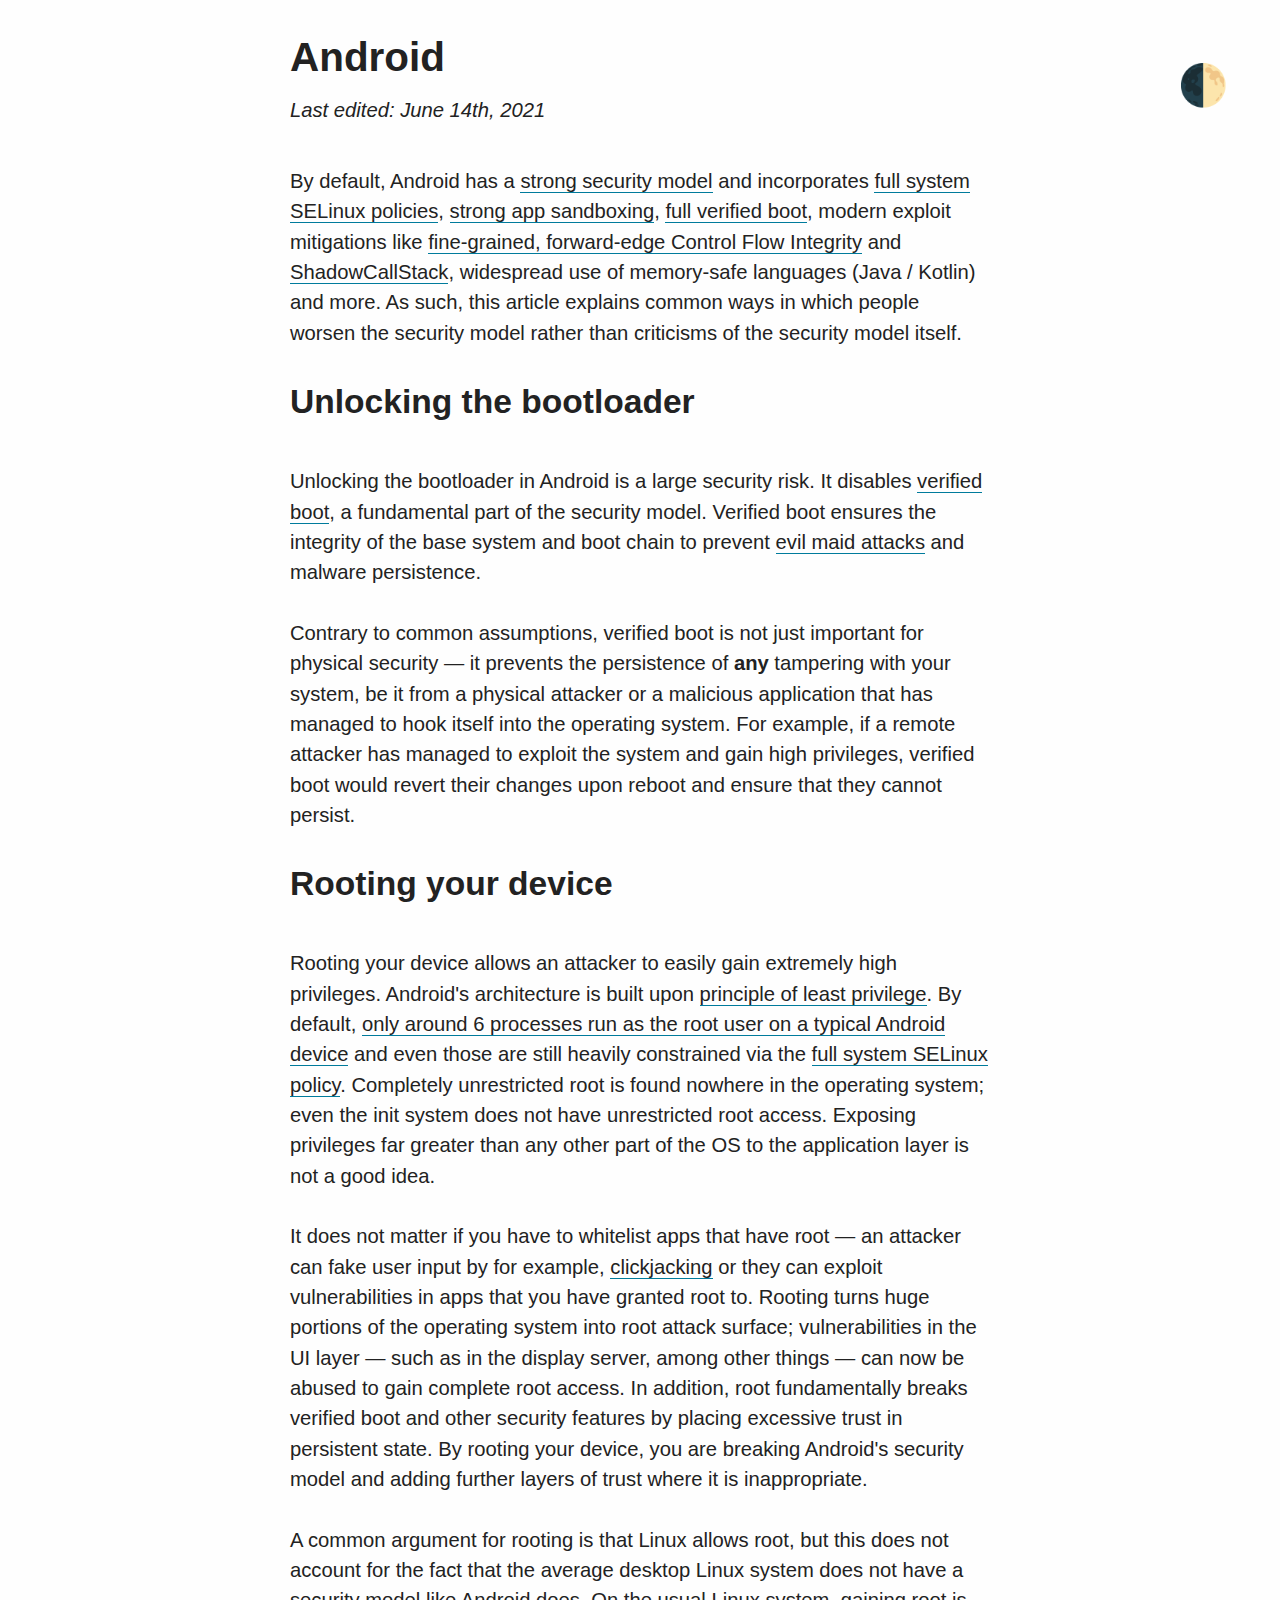
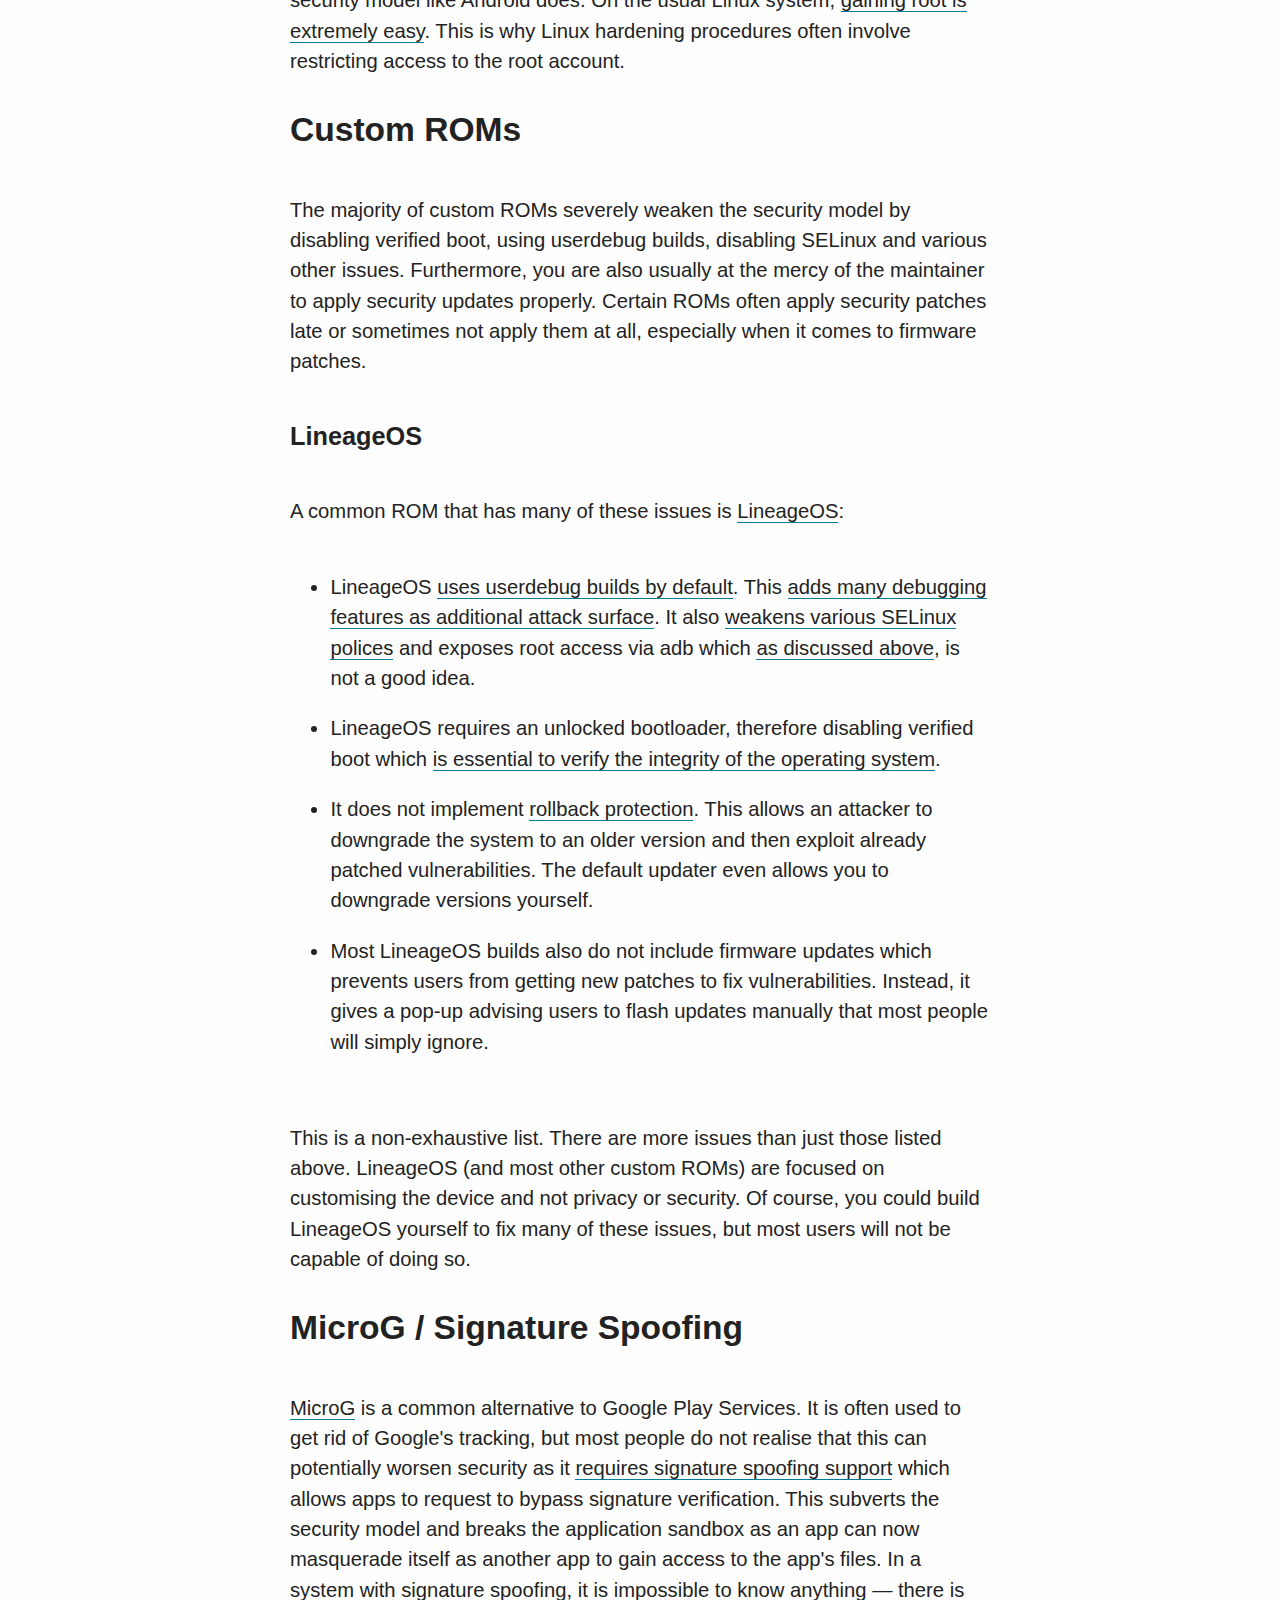
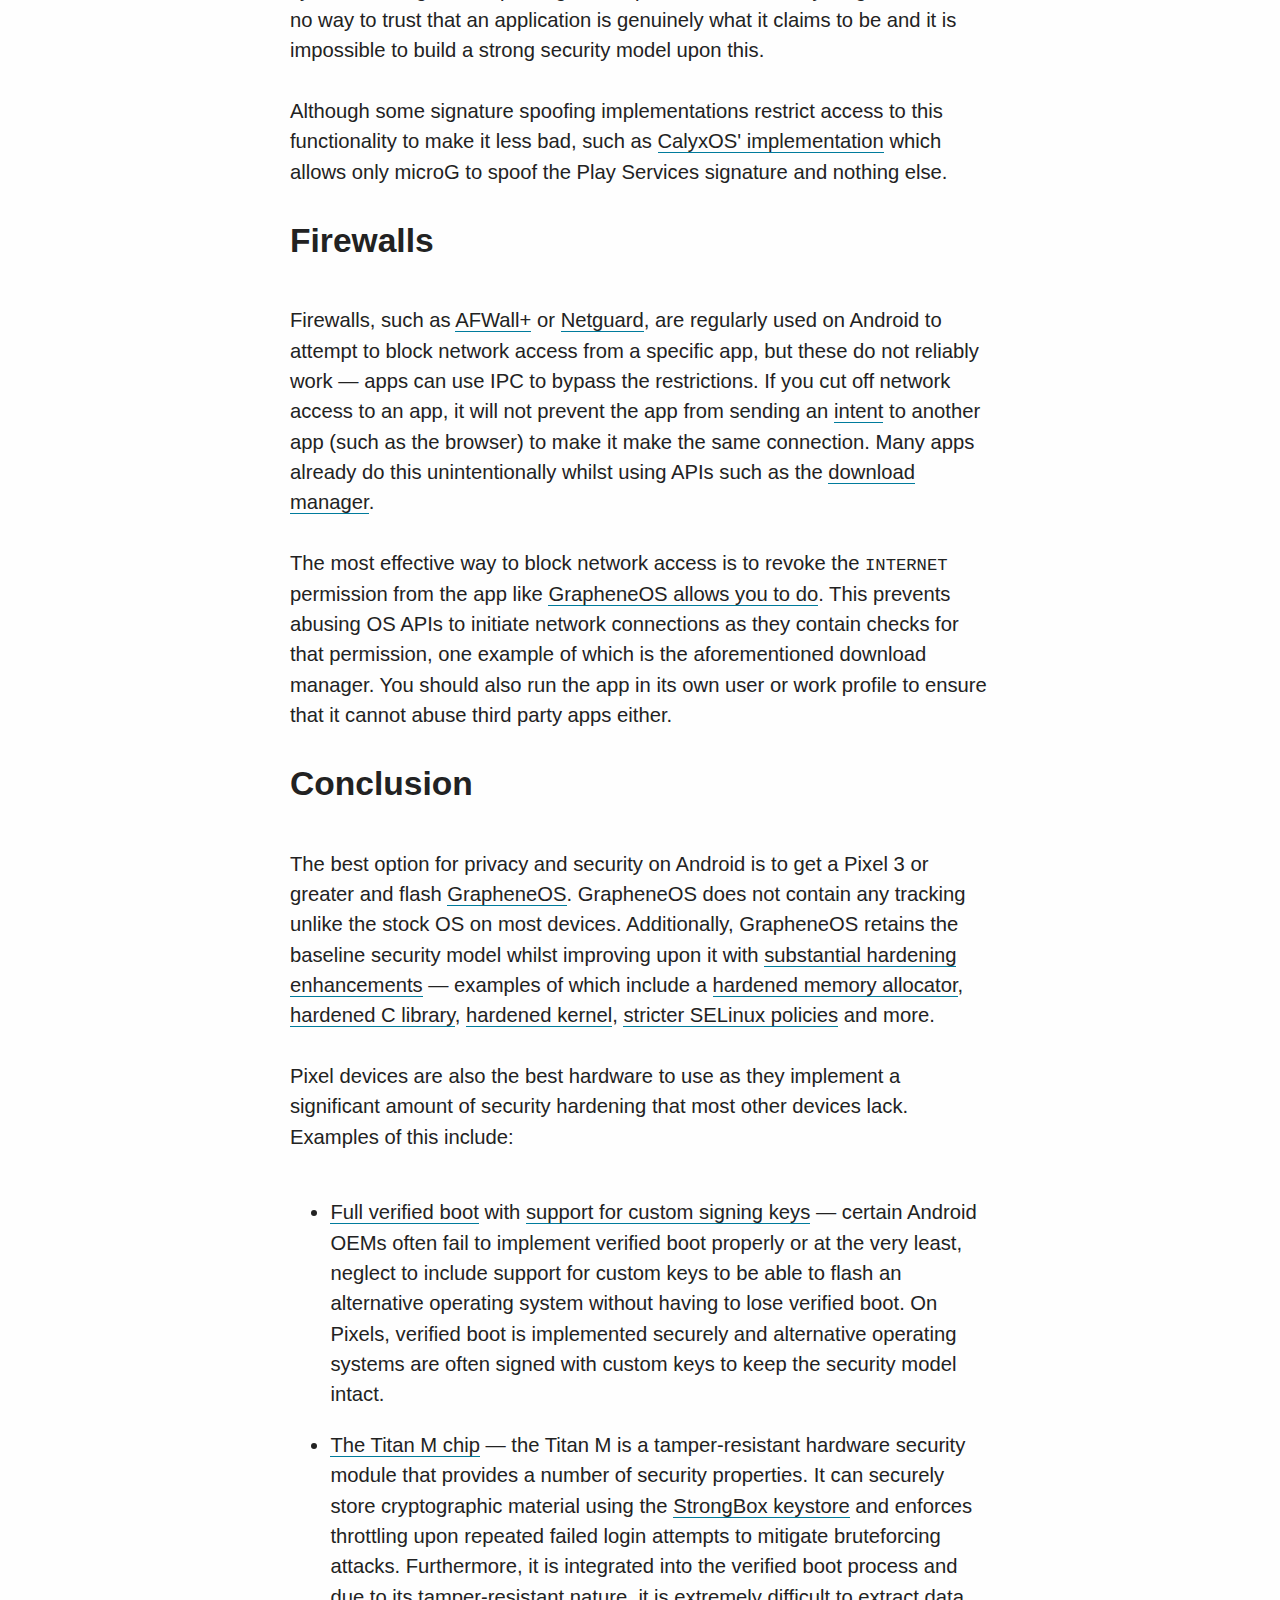
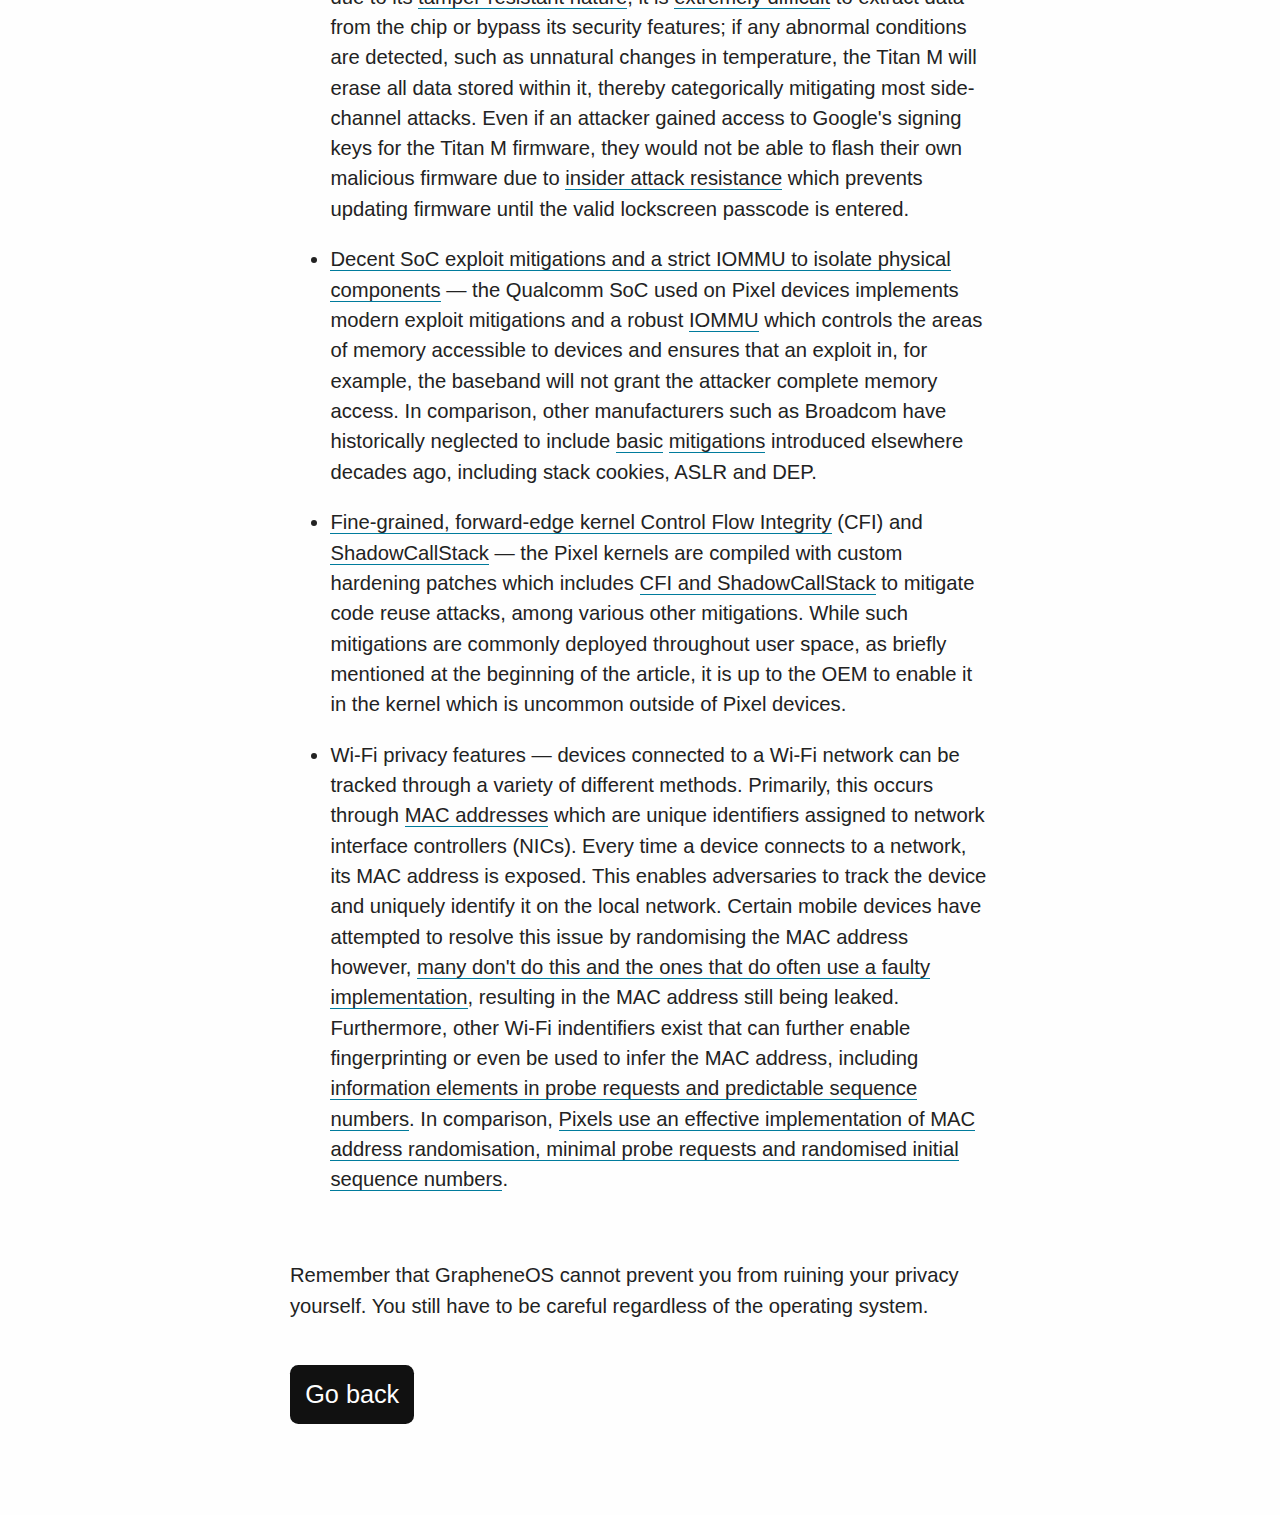
==== android.html @ 83f94c58 "add copyright" ====
<!--
Copyright (C) 2020 - 2021 madaidan
SPDX-License-Identifier: CC-BY-SA-4.0 
-->
<!DOCTYPE html>
<html lang=en>

<head>
  <meta charset="utf-8">
  <meta name="viewport" content="width=device-width, initial-scale=1.0">
  <meta http-equiv="Content-Type" content="text/html; charset=UTF-8">
  <meta http-equiv="Content-Security-Policy" content="default-src 'none'; style-src 'self' 'sha256-BHF2wjYzuFl1eF3qjlsAq+xvWjfztG2awREfjczVAIQ='; script-src 'self' 'sha256-6GFZjgP8rd6OHbLQAdEHCPBmNWb5aZRO1LA9AiwCdHI='; form-action 'none'; upgrade-insecure-requests; block-all-mixed-content; base-uri 'none'">
  <meta name="referrer" content="no-referrer">
  <link rel="stylesheet" type="text/css" href="styles.css">
  <title>Android | Madaidan's Insecurities</title>
</head>

<body>
  <h1>Android</h1>

  <p class="date"><em><time datetime="2021-06-14">Last edited: June 14th, 2021</time></em></p>

  <p>
    By default, Android has a <a href="https://arxiv.org/abs/1904.05572">strong security model</a> and incorporates
    <a href="https://source.android.com/security/selinux/">full system SELinux policies</a>, <a
    href="https://source.android.com/security/app-sandbox">strong app sandboxing</a>,
    <a href="https://source.android.com/security/verifiedboot">full verified boot</a>, modern exploit mitigations like
    <a href="https://source.android.com/devices/tech/debug/cfi">fine-grained, forward-edge Control Flow Integrity</a> and
    <a href="https://source.android.com/devices/tech/debug/shadow-call-stack">ShadowCallStack</a>, widespread use of
    memory-safe languages (Java / Kotlin) and more. As such, this article explains common ways in which people worsen the
    security model rather than criticisms of the security model itself.
  </p>

  <h2 id="unlocking-the-bootloader"><a href="#unlocking-the-bootloader">Unlocking the bootloader</a></h2>

  <p>
    Unlocking the bootloader in Android is a large security risk. It disables <a
    href="https://source.android.com/security/verifiedboot/">verified boot</a>, a fundamental part of the security
    model. Verified boot ensures the integrity of the base system and boot chain to prevent <a href="https://en.wikipedia.org/wiki/Evil_maid_attack">
    evil maid attacks</a> and malware persistence. <br>
    <br>
    Contrary to common assumptions, verified boot is not just important for physical security — it prevents the persistence
    of <strong>any</strong> tampering with your system, be it from a physical attacker or a malicious application that has managed to
    hook itself into the operating system. For example, if a remote attacker has managed to exploit the system and gain high
    privileges, verified boot would revert their changes upon reboot and ensure that they cannot persist.
  </p>

  <h2 id="rooting"><a href="#rooting">Rooting your device</a></h2>

  <p>
    Rooting your device allows an attacker to easily gain extremely high privileges. Android's architecture is built
    upon <a href="https://en.wikipedia.org/wiki/Principle_of_least_privilege">principle of least privilege</a>. By default,
    <a href="https://source.android.com/security/overview/implement#root-processes">only around 6 processes run as the root
    user on a typical Android device</a> and even those are still heavily constrained via the <a
    href="https://source.android.com/security/selinux">full system SELinux policy</a>. Completely unrestricted root is found
    nowhere in the operating system; even the init system does not have unrestricted root access. Exposing privileges far
    greater than any other part of the OS to the application layer is not a good idea. <br>
    <br>
    It does not matter if you have to whitelist apps that have root — an attacker can fake user input by for example,
    <a href="https://en.wikipedia.org/wiki/Clickjacking">clickjacking</a> or they can exploit vulnerabilities in apps that
    you have granted root to. Rooting turns huge portions of the operating system into root attack surface; vulnerabilities
    in the UI layer — such as in the display server, among other things — can now be abused to gain complete root access. In
    addition, root fundamentally breaks verified boot and other security features by placing excessive trust in persistent
    state. By rooting your device, you are breaking Android's security model and adding further layers
    of trust where it is inappropriate. <br>
    <br>
    A common argument for rooting is that Linux allows root, but this does not account for the fact that the average
    desktop Linux system does not have a security model like Android does. On the usual Linux system, <a
    href="linux.html#root">gaining root is extremely easy</a>. This is why Linux hardening procedures often involve
    restricting access to the root account.
  </p>

  <h2 id="custom-roms"><a href="#custom-roms">Custom ROMs</a></h2>

  <p>
    The majority of custom ROMs severely weaken the security model by disabling verified boot, using userdebug builds,
    disabling SELinux and various other issues. Furthermore, you are also usually at the mercy of the maintainer to
    apply security updates properly. Certain ROMs often apply security patches late or sometimes not apply them at all,
    especially when it comes to firmware patches.
  </p>

  <h3 id="lineageos"><a href="#lineageos">LineageOS</a></h3>

  <p>
    A common ROM that has many of these issues is <a href="https://lineageos.org/">LineageOS</a>:
  </p>

  <ul>
    <li class="lilist">
      LineageOS <a href="https://github.com/LineageOS/hudson/blob/master/lineage-build-targets">uses
      userdebug builds by default</a>. This <a href="https://source.android.com/setup/build/building#choose-a-target">
      adds many debugging features as additional attack surface</a>. It also <a
      href="https://github.com/LineageOS/android_system_sepolicy/search?q=userdebug&type=code">weakens various SELinux
      polices</a> and exposes root access via adb which <a href="#rooting">as discussed above</a>, is not a good idea.
    </li>

    <li class="lilist">
      LineageOS requires an unlocked bootloader, therefore disabling verified boot which <a href="#unlocking-the-bootloader">
      is essential to verify the integrity of the operating system</a>.
    </li>

    <li class="lilist">
      It does not implement <a href="https://source.android.com/security/verifiedboot/verified-boot#rollback-protection">
      rollback protection</a>. This allows an attacker to downgrade the system to an older version and then exploit already
      patched vulnerabilities. The default updater even allows you to downgrade versions yourself.
    </li>

    <li class="lilist">
      Most LineageOS builds also do not include firmware updates which prevents users from getting new patches to fix
      vulnerabilities. Instead, it gives a pop-up advising users to flash updates manually that most people will simply
      ignore.
    </li>
  </ul>

  <p>
    This is a non-exhaustive list. There are more issues than just those listed above. LineageOS (and most other custom
    ROMs) are focused on customising the device and not privacy or security. Of course, you could build LineageOS yourself
    to fix many of these issues, but most users will not be capable of doing so.
  </p>

  <h2 id="microg-signature-spoofing"><a href="#microg-signature-spoofing">MicroG / Signature Spoofing</a></h2>

  <p>
    <a href="https://microg.org/">MicroG</a> is a common alternative to Google Play Services. It is often used to get rid
    of Google's tracking, but most people do not realise that this can potentially worsen security as it
    <a href="https://github.com/microg/android_packages_apps_GmsCore/wiki/Signature-Spoofing">requires signature spoofing
    support</a> which allows apps to request to bypass signature verification. This subverts the security model and
    breaks the application sandbox as an app can now masquerade itself as another app to gain access to the app's files.
    In a system with signature spoofing, it is impossible to know anything — there is no way to trust that an application
    is genuinely what it claims to be and it is impossible to build a strong security model upon this. <br>
    <br>
    Although some signature spoofing implementations restrict access to this functionality to make it less bad, such as <a
    href="https://gitlab.com/CalyxOS/platform_frameworks_base/-/commit/bfeee22ba01b6fddb795c6c9b2d93565bb6a4965">CalyxOS'
    implementation</a> which allows only microG to spoof the Play Services signature and nothing else.
  </p>

  <h2 id="firewalls"><a href="#firewalls">Firewalls</a></h2>

  <p>
    Firewalls, such as <a href="https://github.com/ukanth/afwall/">AFWall+</a> or <a href="https://www.netguard.me/">
    Netguard</a>, are regularly used on Android to attempt to block network access from a specific app, but these
    do not reliably work — apps can use IPC to bypass the restrictions. If you cut off network access to an app, it
    will not prevent the app from sending an <a href="https://developer.android.com/reference/android/content/Intent">
    intent</a> to another app (such as the browser) to make it make the same connection. Many apps already do this
    unintentionally whilst using APIs such as the <a
    href="https://developer.android.com/reference/android/app/DownloadManager">download manager</a>. <br>
    <br>
    The most effective way to block network access is to revoke the <code>INTERNET</code> permission from the app
    like <a href="https://github.com/GrapheneOS/platform_frameworks_base/commit/5e2898e9d21dd6802bb0b0139e7e496c41e1cd80">
    GrapheneOS allows you to do</a>. This prevents abusing OS APIs to initiate network connections as they contain checks
    for that permission, one example of which is the aforementioned download manager. You should also run the app in its
    own user or work profile to ensure that it cannot abuse third party apps either.
  </p>

  <h2 id="conclusion"><a href="#conclusion">Conclusion</a></h2>

  <p>
    The best option for privacy and security on Android is to get a Pixel 3 or greater and flash <a href="https://grapheneos.org/">
    GrapheneOS</a>. GrapheneOS does not contain any tracking unlike the stock OS on most devices. Additionally, GrapheneOS
    retains the baseline security model whilst improving upon it with <a href="https://grapheneos.org/features">substantial
    hardening enhancements</a> — examples of which include a <a href="https://github.com/GrapheneOS/hardened_malloc">hardened
    memory allocator</a>, <a href="https://github.com/GrapheneOS/platform_bionic">hardened C library</a>, <a
    href="https://github.com/GrapheneOS/kernel_google_coral">hardened kernel</a>, <a
    href="https://github.com/GrapheneOS/platform_system_sepolicy">stricter SELinux policies</a> and more. <br>
    <br>
    Pixel devices are also the best hardware to use as they implement a significant amount of security hardening that most
    other devices lack. Examples of this include:
  </p>

  <ul>
    <li class="lilist">
      <a href="https://source.android.com/security/verifiedboot/">Full verified boot</a> with <a
      href="https://android.googlesource.com/platform/external/avb/+/master/README.md#pixel-2-and-later">support for custom
      signing keys</a> — certain Android OEMs often fail to implement verified boot properly or at the very least, neglect
      to include support for custom keys to be able to flash an alternative operating system without having to lose verified
      boot. On Pixels, verified boot is implemented securely and alternative operating systems are often signed with custom
      keys to keep the security model intact.
    </li>

    <li class="lilist">
      <a href="https://www.blog.google/products/pixel/titan-m-makes-pixel-3-our-most-secure-phone-yet/">The Titan M chip</a> —
      the Titan M is a tamper-resistant hardware security module that provides a number of security properties. It can securely
      store cryptographic material using the <a href="https://developer.android.com/training/articles/keystore#HardwareSecurityModule">
      StrongBox keystore</a> and enforces throttling upon repeated failed login attempts to mitigate bruteforcing attacks.
      Furthermore, it is integrated into the verified boot process and due to its <a
      href="https://android-developers.googleblog.com/2018/10/building-titan-better-security-through.html">tamper-resistant nature</a>,
      it is <a href="https://www.google.com/about/appsecurity/android-rewards/">extremely difficult</a> to extract data from the chip
      or bypass its security features; if any abnormal conditions are detected, such as unnatural changes in temperature, the Titan M
      will erase all data stored within it, thereby categorically mitigating most side-channel attacks. Even if an attacker gained
      access to Google's signing keys for the Titan M firmware, they would not be able to flash their own malicious firmware due to
      <a href="https://android-developers.googleblog.com/2018/05/insider-attack-resistance.html">insider attack resistance</a> which
      prevents updating firmware until the valid lockscreen passcode is entered.
    </li>

    <li class="lilist">
      <a href="https://i.blackhat.com/USA-19/Thursday/us-19-Pi-Exploiting-Qualcomm-WLAN-And-Modem-Over-The-Air-wp.pdf">
      Decent SoC exploit mitigations and a strict IOMMU to isolate physical components</a> — the Qualcomm SoC used on Pixel devices
      implements modern exploit mitigations and a robust <a href="https://en.wikipedia.org/wiki/Input%E2%80%93output_memory_management_unit">
      IOMMU</a> which controls the areas of memory accessible to devices and ensures that an exploit in, for example, the baseband will
      not grant the attacker complete memory access. In comparison, other manufacturers such as Broadcom have historically neglected to
      include <a href="https://googleprojectzero.blogspot.com/2017/04/over-air-exploiting-broadcoms-wi-fi_4.html">basic</a> <a
      href="https://www.youtube.com/watch?v=TDk2RId8LFo">mitigations</a> introduced elsewhere decades ago, including stack cookies, ASLR
      and DEP.
    </li>

    <li class="lilist">
      <a href="https://android-developers.googleblog.com/2018/10/control-flow-integrity-in-android-kernel.html">
      Fine-grained, forward-edge kernel Control Flow Integrity</a> (CFI) and <a
      href="https://security.googleblog.com/2019/10/protecting-against-code-reuse-in-linux_30.html">ShadowCallStack</a> — the Pixel kernels
      are compiled with custom hardening patches which includes <a href="linux.html#cfi">CFI and ShadowCallStack</a> to mitigate code reuse
      attacks, among various other mitigations. While such mitigations are commonly deployed throughout user space, as briefly mentioned at
      the beginning of the article, it is up to the OEM to enable it in the kernel which is uncommon outside of Pixel devices.
    </li>
    
    <li class="lilist">
      Wi-Fi privacy features — devices connected to a Wi-Fi network can be tracked through a variety of different methods. Primarily, this occurs
      through <a href="https://en.wikipedia.org/wiki/MAC_address">MAC addresses</a> which are unique identifiers assigned to network interface
      controllers (NICs). Every time a device connects to a network, its MAC address is exposed. This enables adversaries to track the device and
      uniquely identify it on the local network. Certain mobile devices have attempted to resolve this issue by randomising the MAC address however, <a
      href="https://arxiv.org/pdf/1703.02874.pdf">many don't do this and the ones that do often use a faulty implementation</a>, resulting in the MAC
      address still being leaked. Furthermore, other Wi-Fi indentifiers exist that can further enable fingerprinting or even be used to infer the MAC
      address, including <a href="https://papers.mathyvanhoef.com/asiaccs2016.pdf">information elements in probe requests and predictable sequence
      numbers</a>. In comparison, <a href="https://android-developers.googleblog.com/2017/04/changes-to-device-identifiers-in.html">Pixels use an
      effective implementation of MAC address randomisation, minimal probe requests and randomised initial sequence numbers</a>.
    </li>
  </ul>

  <p>
    Remember that GrapheneOS cannot prevent you from ruining your privacy yourself. You still have to be
    careful regardless of the operating system.
  </p>

  <p class="p-final">
    <a href="index.html" class="back">Go back</a>
  </p>

  <button class="dark-mode-toggle">🌓</button>
  <script type="text/javascript" src="toggle.js"></script>
</body>
</html>
---- styles.css ----
* {
    font-family: inherit;
    background-color: inherit;
    margin: 0;
    padding: 0;
    box-sizing: border-box;
}

html {
    font-size: calc(1em + 0.33vw);
}

body {
    font-family: Arial, Helvetica Neue, sans-serif;
    line-height: 1.5;
    background-color: #fefefe;
    color: #222;
    max-width: 700px;
    margin: auto;
}

ul {
    overflow: hidden;
    padding-left: 2em;
}

*+* {
    margin-top: 2.25rem;
}

br, li+li, body {
    margin-top: 0;
}

p+p {
    margin-top: 0.75rem;
}

a {
    text-decoration: none;
    border-bottom: 1px solid #007b9c;
    color: inherit;
    outline-offset: 2px;
}

h1, h2, h3, h4 {
    line-height: 1.125;
    max-width: 800px;
}

h2 a, h3 a, h4 a {
    border-bottom: 0;
}

h2 a:hover, h3 a:hover, h4 a:hover {
    border-bottom: 1px solid #007b9c;
}

h1 {
    font-size: 2rem;
    margin: 5% auto;
}

h2 {
    font-size: 1.66rem;
    margin: 5% auto;
}

h3 {
    font-size: 1.25rem;
}

pre {
    overflow-x: auto;
    padding: 1rem;
    border: 1px solid;
}

code {
    font-family: Consolas, Monaco, 'Andale Mono', 'Ubuntu Mono', monospace;
    font-size: 0.85em;
}

.lilist {
    padding-bottom: 1em;
}

.link {
    font-size: 1.3rem;
    line-height: 1.125;
    max-width: 800px;
    margin: 5% auto;
}

.back {
    font-size: 1.25rem;
    border-radius: 0.33em;
    background: #111;
    color: #fefefe;
    padding: 0.75rem;
    border: 0;
}

.dark-mode>.dark-mode-toggle {
    color: white;
}

.dark-mode {
    background-color: #252627;
    color: #a9a9b3;
}

.dark-mode-toggle {
    border: none;
    padding: 15px 32px;
    text-align: center;
    text-decoration: none;
    display: inline-block;
    position: absolute;
    top: 0;
    right: 20px;
    outline: none;
    font-size: 2rem;
    background: transparent;
}

.p-final {
    padding-top: 2rem;
    padding-bottom: 5rem;
}

.date {
    margin-top: -1rem;
    margin-bottom: 2rem;
}

.headers {
    font-size: 25px;
}

.subheaders {
    margin-left: 10px;
    font-size: 18px;
}

.subheaders2 {
    margin-left: 26px;
    font-size: 16px;
}

@media screen and (max-width: 45em) {
    body {
        padding: 25px;
    }
    body a {
        hyphens: auto;
    }
    h1 {
        margin-left: 0;
        margin-top: 0;
        max-width: 75%;
    }
    code {
        word-break: break-all;
    }
    .dark-mode-toggle {
        margin-top: 5px;
    }
}

@media print {
    a {
        border: 0;
    }
    pre code {
        white-space: pre-wrap !important;
    }
}
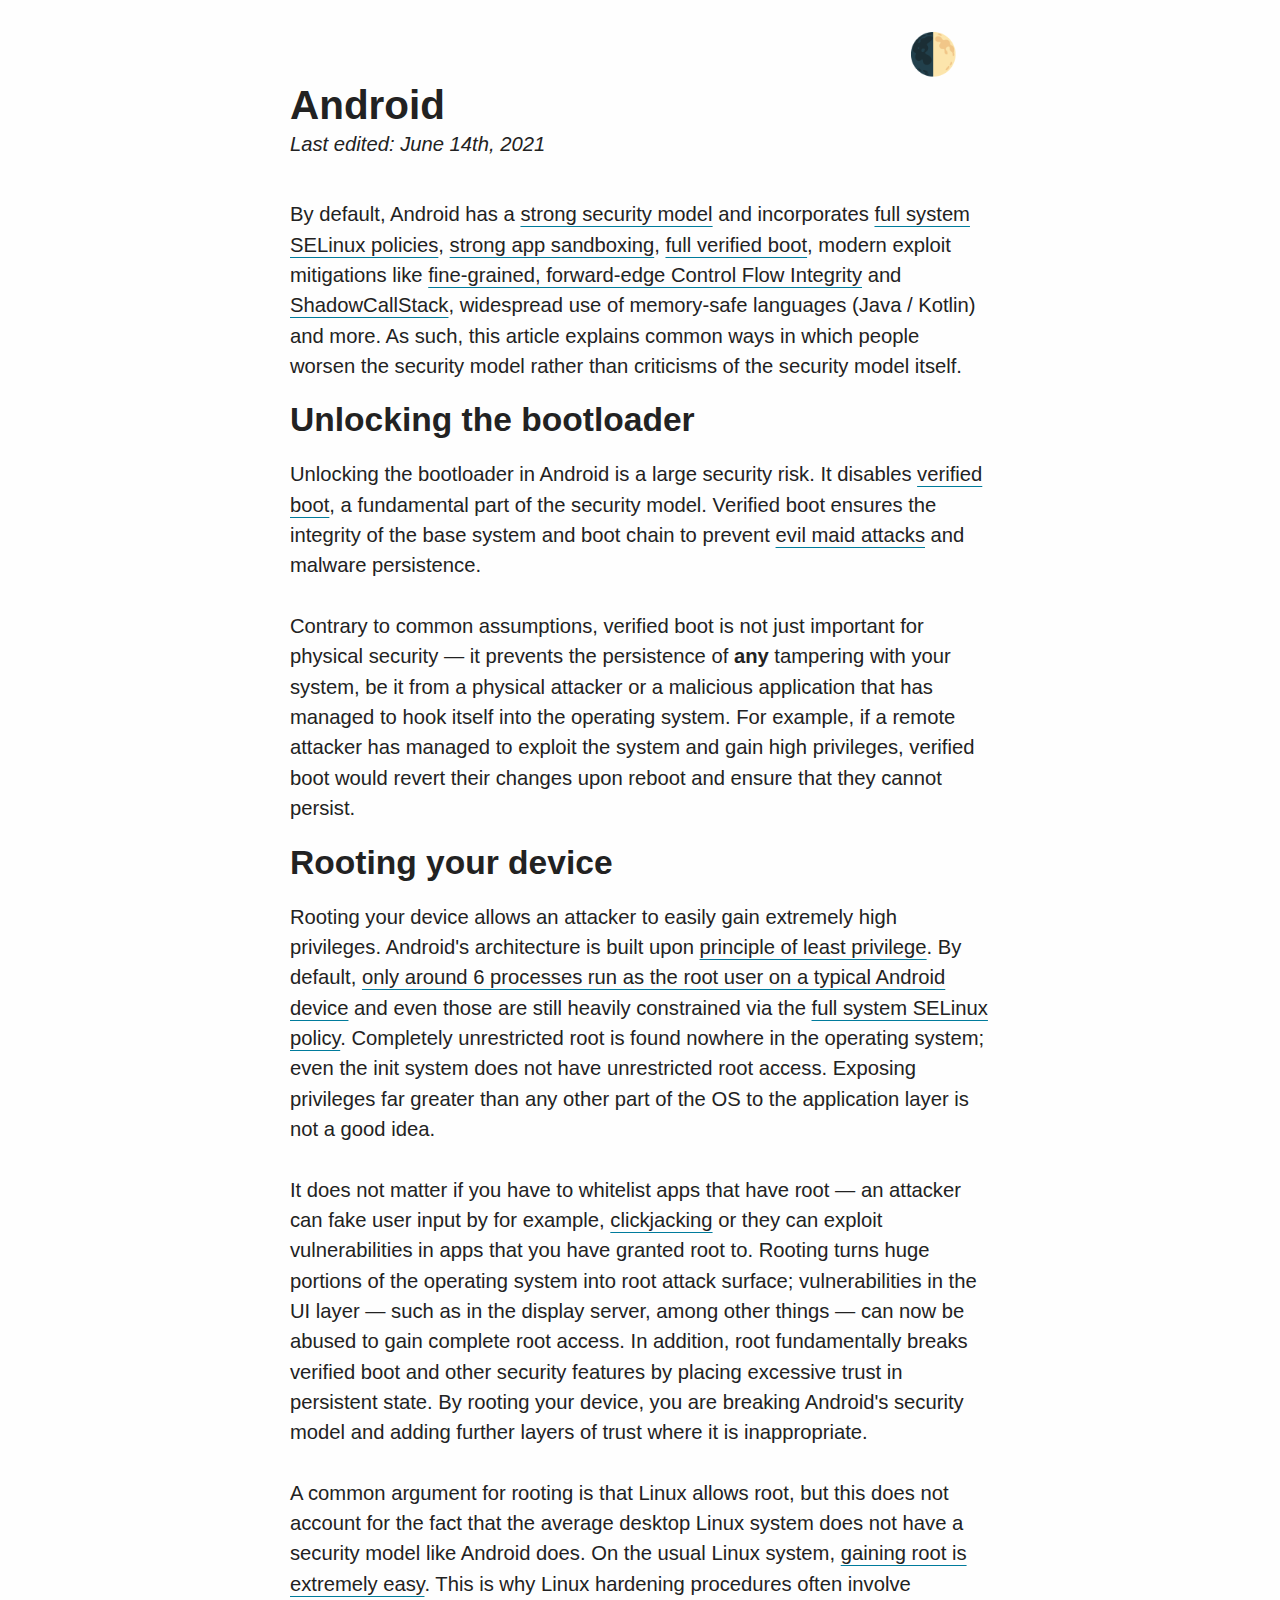
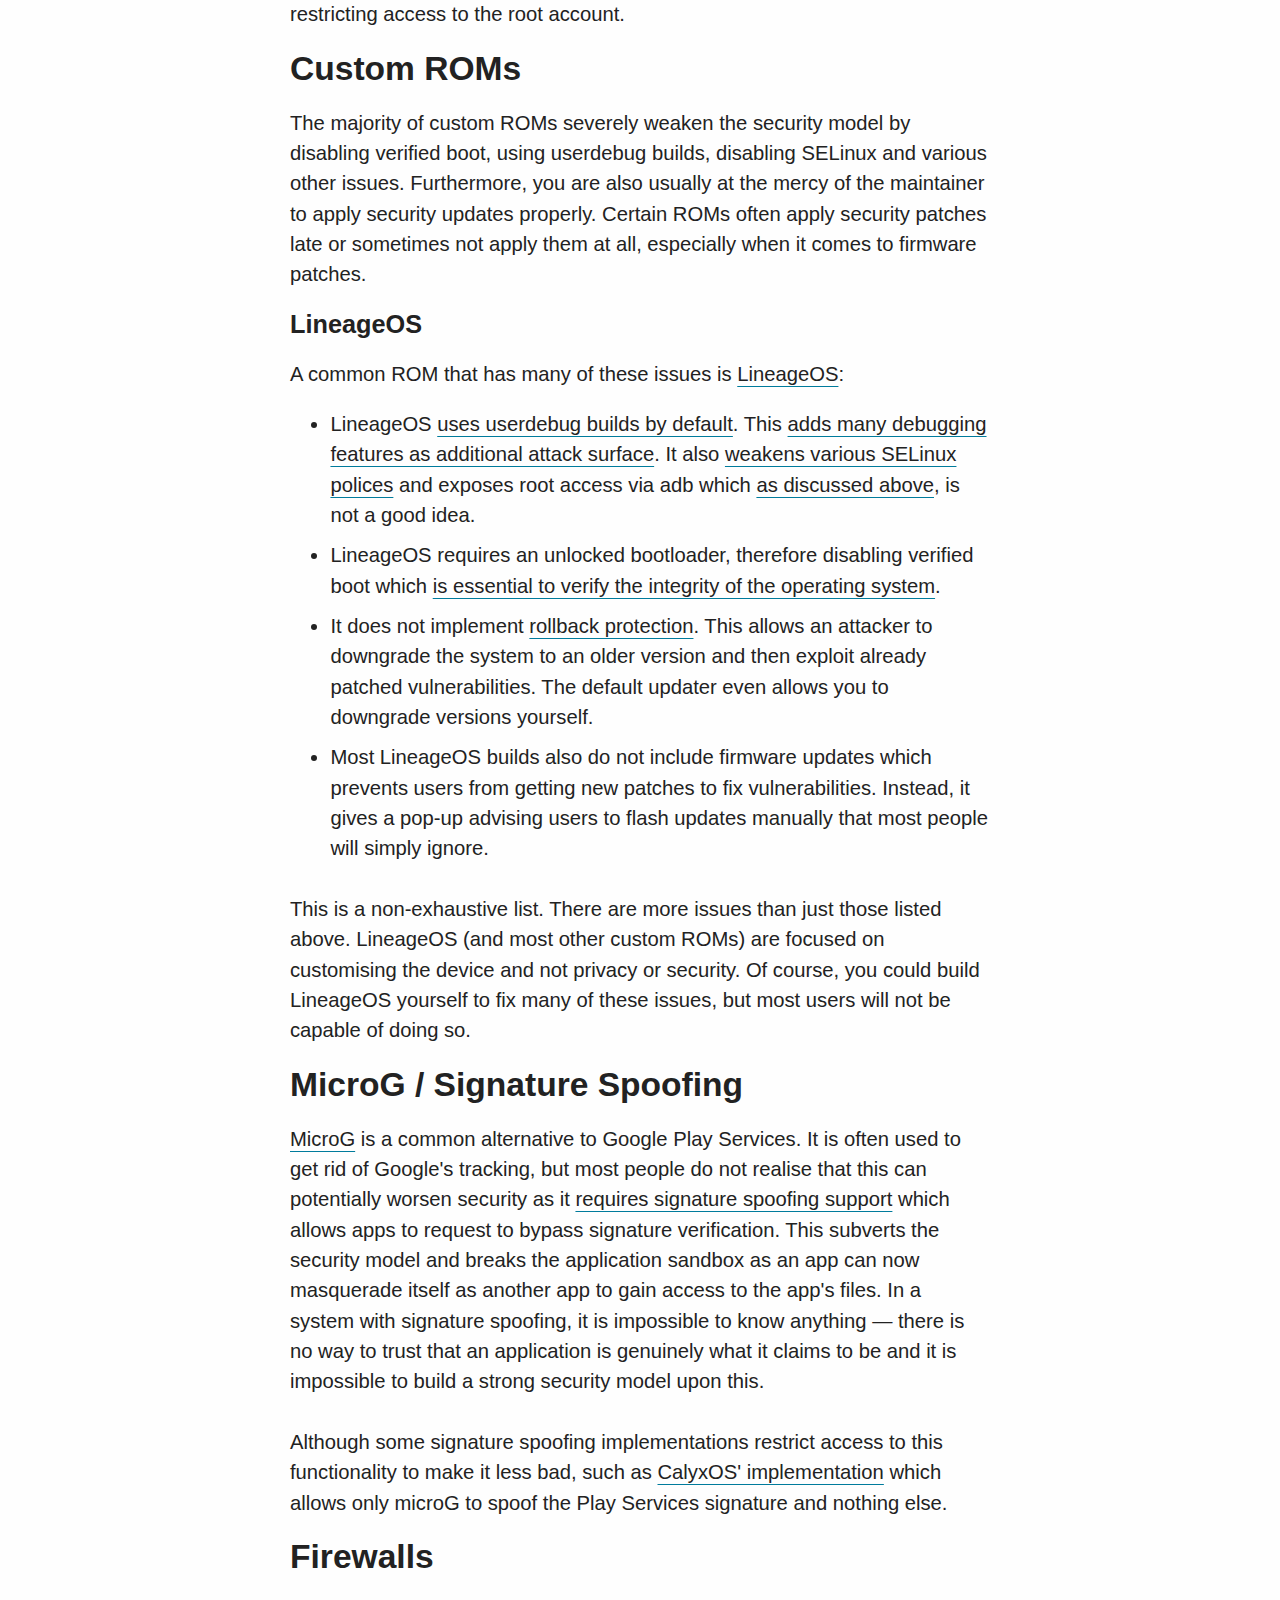
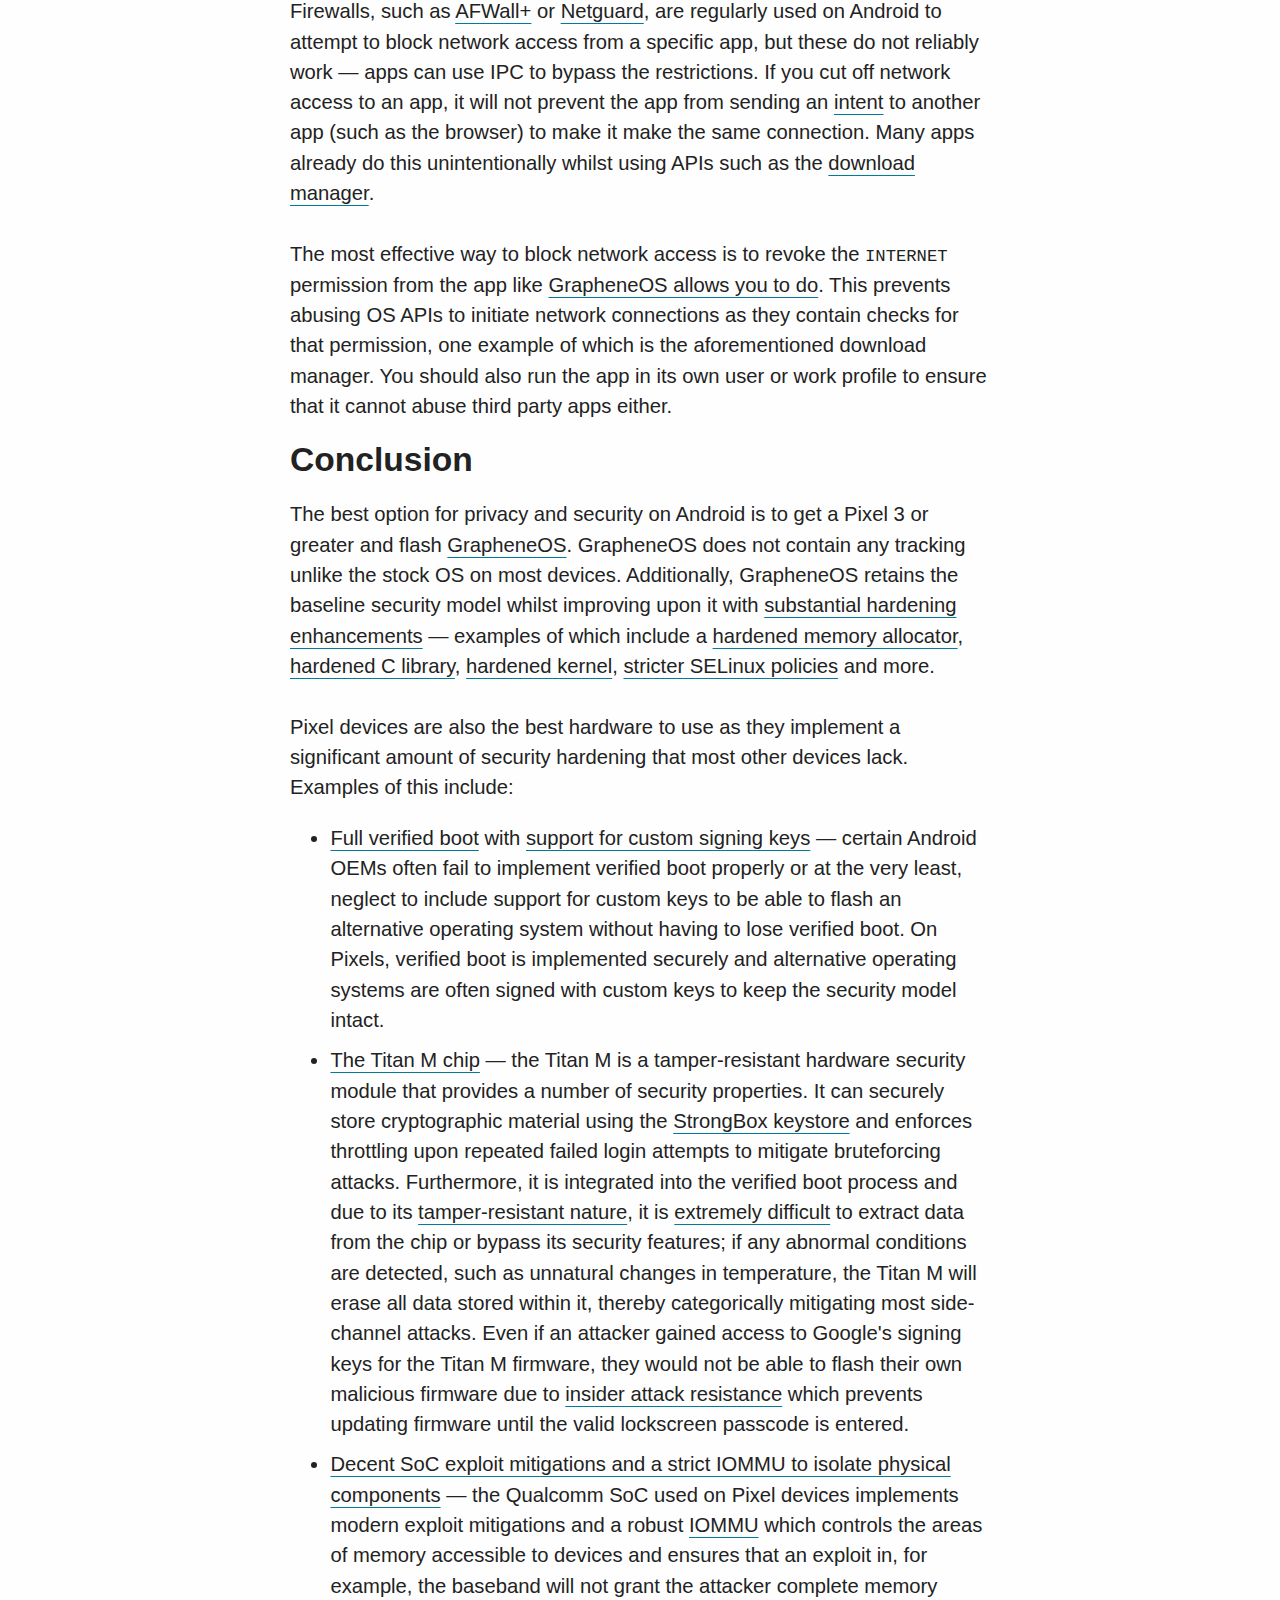
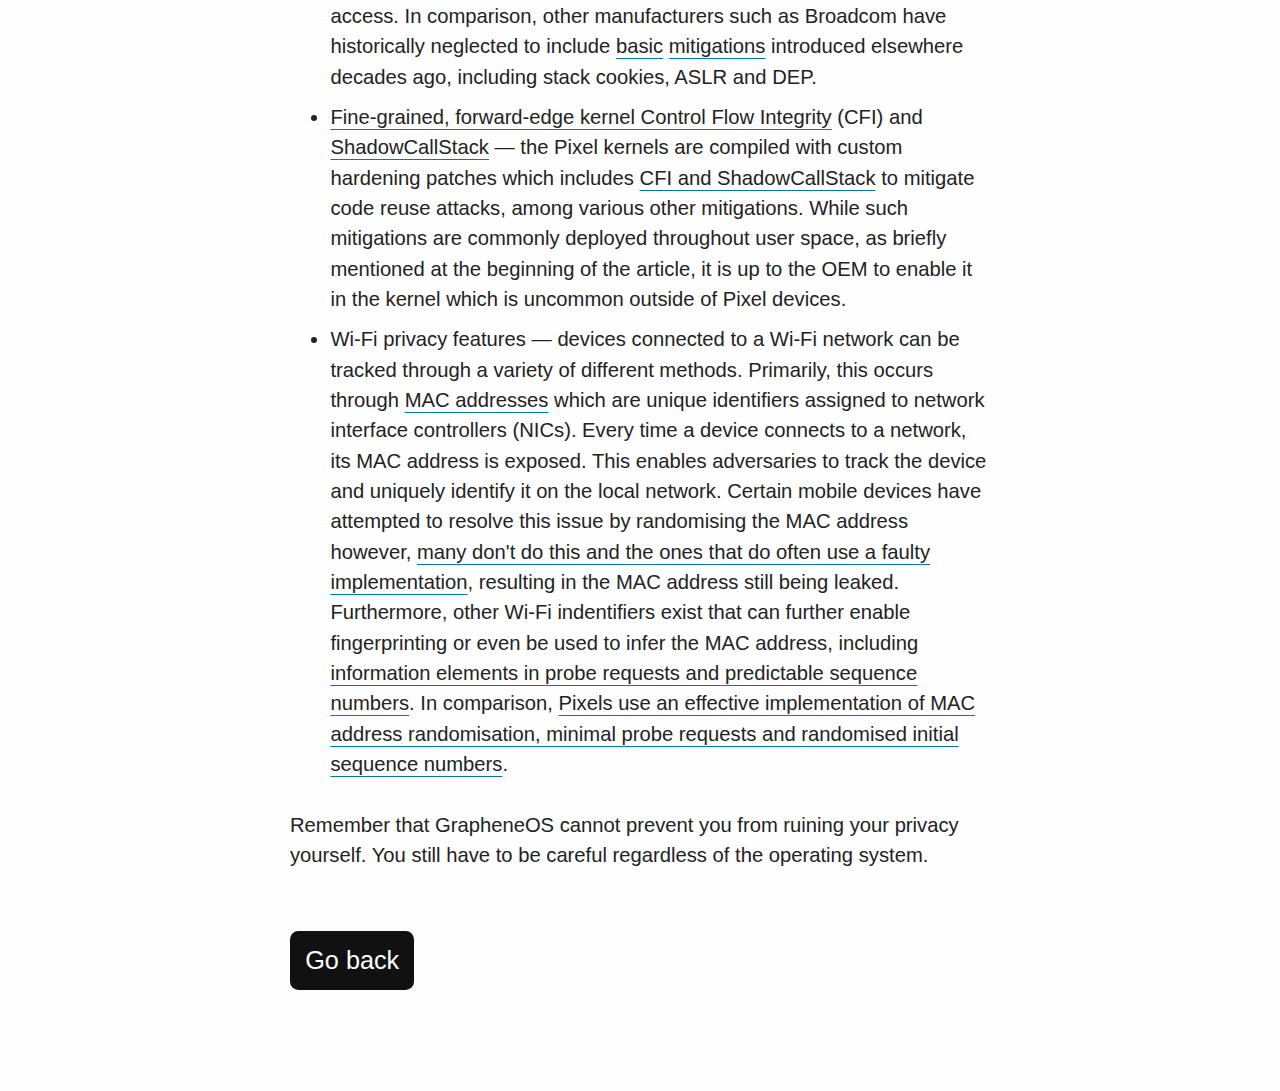
==== commit 62590dce: "Rework sematics" ====
--- a/android.html
+++ b/android.html
@@ -1,240 +1,228 @@
-<!--
-Copyright (C) 2020 - 2021 madaidan
-SPDX-License-Identifier: CC-BY-SA-4.0 
--->
 <!DOCTYPE html>
 <html lang=en>
-
-<head>
-  <meta charset="utf-8">
-  <meta name="viewport" content="width=device-width, initial-scale=1.0">
-  <meta http-equiv="Content-Type" content="text/html; charset=UTF-8">
-  <meta http-equiv="Content-Security-Policy" content="default-src 'none'; style-src 'self' 'sha256-BHF2wjYzuFl1eF3qjlsAq+xvWjfztG2awREfjczVAIQ='; script-src 'self' 'sha256-6GFZjgP8rd6OHbLQAdEHCPBmNWb5aZRO1LA9AiwCdHI='; form-action 'none'; upgrade-insecure-requests; block-all-mixed-content; base-uri 'none'">
-  <meta name="referrer" content="no-referrer">
-  <link rel="stylesheet" type="text/css" href="styles.css">
-  <title>Android | Madaidan's Insecurities</title>
-</head>
-
-<body>
-  <h1>Android</h1>
-
-  <p class="date"><em><time datetime="2021-06-14">Last edited: June 14th, 2021</time></em></p>
-
-  <p>
-    By default, Android has a <a href="https://arxiv.org/abs/1904.05572">strong security model</a> and incorporates
-    <a href="https://source.android.com/security/selinux/">full system SELinux policies</a>, <a
-    href="https://source.android.com/security/app-sandbox">strong app sandboxing</a>,
-    <a href="https://source.android.com/security/verifiedboot">full verified boot</a>, modern exploit mitigations like
-    <a href="https://source.android.com/devices/tech/debug/cfi">fine-grained, forward-edge Control Flow Integrity</a> and
-    <a href="https://source.android.com/devices/tech/debug/shadow-call-stack">ShadowCallStack</a>, widespread use of
-    memory-safe languages (Java / Kotlin) and more. As such, this article explains common ways in which people worsen the
-    security model rather than criticisms of the security model itself.
-  </p>
-
-  <h2 id="unlocking-the-bootloader"><a href="#unlocking-the-bootloader">Unlocking the bootloader</a></h2>
-
-  <p>
-    Unlocking the bootloader in Android is a large security risk. It disables <a
-    href="https://source.android.com/security/verifiedboot/">verified boot</a>, a fundamental part of the security
-    model. Verified boot ensures the integrity of the base system and boot chain to prevent <a href="https://en.wikipedia.org/wiki/Evil_maid_attack">
-    evil maid attacks</a> and malware persistence. <br>
-    <br>
-    Contrary to common assumptions, verified boot is not just important for physical security — it prevents the persistence
-    of <strong>any</strong> tampering with your system, be it from a physical attacker or a malicious application that has managed to
-    hook itself into the operating system. For example, if a remote attacker has managed to exploit the system and gain high
-    privileges, verified boot would revert their changes upon reboot and ensure that they cannot persist.
-  </p>
-
-  <h2 id="rooting"><a href="#rooting">Rooting your device</a></h2>
-
-  <p>
-    Rooting your device allows an attacker to easily gain extremely high privileges. Android's architecture is built
-    upon <a href="https://en.wikipedia.org/wiki/Principle_of_least_privilege">principle of least privilege</a>. By default,
-    <a href="https://source.android.com/security/overview/implement#root-processes">only around 6 processes run as the root
-    user on a typical Android device</a> and even those are still heavily constrained via the <a
-    href="https://source.android.com/security/selinux">full system SELinux policy</a>. Completely unrestricted root is found
-    nowhere in the operating system; even the init system does not have unrestricted root access. Exposing privileges far
-    greater than any other part of the OS to the application layer is not a good idea. <br>
-    <br>
-    It does not matter if you have to whitelist apps that have root — an attacker can fake user input by for example,
-    <a href="https://en.wikipedia.org/wiki/Clickjacking">clickjacking</a> or they can exploit vulnerabilities in apps that
-    you have granted root to. Rooting turns huge portions of the operating system into root attack surface; vulnerabilities
-    in the UI layer — such as in the display server, among other things — can now be abused to gain complete root access. In
-    addition, root fundamentally breaks verified boot and other security features by placing excessive trust in persistent
-    state. By rooting your device, you are breaking Android's security model and adding further layers
-    of trust where it is inappropriate. <br>
-    <br>
-    A common argument for rooting is that Linux allows root, but this does not account for the fact that the average
-    desktop Linux system does not have a security model like Android does. On the usual Linux system, <a
-    href="linux.html#root">gaining root is extremely easy</a>. This is why Linux hardening procedures often involve
-    restricting access to the root account.
-  </p>
-
-  <h2 id="custom-roms"><a href="#custom-roms">Custom ROMs</a></h2>
-
-  <p>
-    The majority of custom ROMs severely weaken the security model by disabling verified boot, using userdebug builds,
-    disabling SELinux and various other issues. Furthermore, you are also usually at the mercy of the maintainer to
-    apply security updates properly. Certain ROMs often apply security patches late or sometimes not apply them at all,
-    especially when it comes to firmware patches.
-  </p>
-
-  <h3 id="lineageos"><a href="#lineageos">LineageOS</a></h3>
-
-  <p>
-    A common ROM that has many of these issues is <a href="https://lineageos.org/">LineageOS</a>:
-  </p>
-
-  <ul>
-    <li class="lilist">
-      LineageOS <a href="https://github.com/LineageOS/hudson/blob/master/lineage-build-targets">uses
-      userdebug builds by default</a>. This <a href="https://source.android.com/setup/build/building#choose-a-target">
-      adds many debugging features as additional attack surface</a>. It also <a
-      href="https://github.com/LineageOS/android_system_sepolicy/search?q=userdebug&type=code">weakens various SELinux
-      polices</a> and exposes root access via adb which <a href="#rooting">as discussed above</a>, is not a good idea.
-    </li>
-
-    <li class="lilist">
-      LineageOS requires an unlocked bootloader, therefore disabling verified boot which <a href="#unlocking-the-bootloader">
-      is essential to verify the integrity of the operating system</a>.
-    </li>
-
-    <li class="lilist">
-      It does not implement <a href="https://source.android.com/security/verifiedboot/verified-boot#rollback-protection">
-      rollback protection</a>. This allows an attacker to downgrade the system to an older version and then exploit already
-      patched vulnerabilities. The default updater even allows you to downgrade versions yourself.
-    </li>
-
-    <li class="lilist">
-      Most LineageOS builds also do not include firmware updates which prevents users from getting new patches to fix
-      vulnerabilities. Instead, it gives a pop-up advising users to flash updates manually that most people will simply
-      ignore.
-    </li>
-  </ul>
-
-  <p>
-    This is a non-exhaustive list. There are more issues than just those listed above. LineageOS (and most other custom
-    ROMs) are focused on customising the device and not privacy or security. Of course, you could build LineageOS yourself
-    to fix many of these issues, but most users will not be capable of doing so.
-  </p>
-
-  <h2 id="microg-signature-spoofing"><a href="#microg-signature-spoofing">MicroG / Signature Spoofing</a></h2>
-
-  <p>
-    <a href="https://microg.org/">MicroG</a> is a common alternative to Google Play Services. It is often used to get rid
-    of Google's tracking, but most people do not realise that this can potentially worsen security as it
-    <a href="https://github.com/microg/android_packages_apps_GmsCore/wiki/Signature-Spoofing">requires signature spoofing
-    support</a> which allows apps to request to bypass signature verification. This subverts the security model and
-    breaks the application sandbox as an app can now masquerade itself as another app to gain access to the app's files.
-    In a system with signature spoofing, it is impossible to know anything — there is no way to trust that an application
-    is genuinely what it claims to be and it is impossible to build a strong security model upon this. <br>
-    <br>
-    Although some signature spoofing implementations restrict access to this functionality to make it less bad, such as <a
-    href="https://gitlab.com/CalyxOS/platform_frameworks_base/-/commit/bfeee22ba01b6fddb795c6c9b2d93565bb6a4965">CalyxOS'
-    implementation</a> which allows only microG to spoof the Play Services signature and nothing else.
-  </p>
-
-  <h2 id="firewalls"><a href="#firewalls">Firewalls</a></h2>
-
-  <p>
-    Firewalls, such as <a href="https://github.com/ukanth/afwall/">AFWall+</a> or <a href="https://www.netguard.me/">
-    Netguard</a>, are regularly used on Android to attempt to block network access from a specific app, but these
-    do not reliably work — apps can use IPC to bypass the restrictions. If you cut off network access to an app, it
-    will not prevent the app from sending an <a href="https://developer.android.com/reference/android/content/Intent">
-    intent</a> to another app (such as the browser) to make it make the same connection. Many apps already do this
-    unintentionally whilst using APIs such as the <a
-    href="https://developer.android.com/reference/android/app/DownloadManager">download manager</a>. <br>
-    <br>
-    The most effective way to block network access is to revoke the <code>INTERNET</code> permission from the app
-    like <a href="https://github.com/GrapheneOS/platform_frameworks_base/commit/5e2898e9d21dd6802bb0b0139e7e496c41e1cd80">
-    GrapheneOS allows you to do</a>. This prevents abusing OS APIs to initiate network connections as they contain checks
-    for that permission, one example of which is the aforementioned download manager. You should also run the app in its
-    own user or work profile to ensure that it cannot abuse third party apps either.
-  </p>
-
-  <h2 id="conclusion"><a href="#conclusion">Conclusion</a></h2>
-
-  <p>
-    The best option for privacy and security on Android is to get a Pixel 3 or greater and flash <a href="https://grapheneos.org/">
-    GrapheneOS</a>. GrapheneOS does not contain any tracking unlike the stock OS on most devices. Additionally, GrapheneOS
-    retains the baseline security model whilst improving upon it with <a href="https://grapheneos.org/features">substantial
-    hardening enhancements</a> — examples of which include a <a href="https://github.com/GrapheneOS/hardened_malloc">hardened
-    memory allocator</a>, <a href="https://github.com/GrapheneOS/platform_bionic">hardened C library</a>, <a
-    href="https://github.com/GrapheneOS/kernel_google_coral">hardened kernel</a>, <a
-    href="https://github.com/GrapheneOS/platform_system_sepolicy">stricter SELinux policies</a> and more. <br>
-    <br>
-    Pixel devices are also the best hardware to use as they implement a significant amount of security hardening that most
-    other devices lack. Examples of this include:
-  </p>
-
-  <ul>
-    <li class="lilist">
-      <a href="https://source.android.com/security/verifiedboot/">Full verified boot</a> with <a
-      href="https://android.googlesource.com/platform/external/avb/+/master/README.md#pixel-2-and-later">support for custom
-      signing keys</a> — certain Android OEMs often fail to implement verified boot properly or at the very least, neglect
-      to include support for custom keys to be able to flash an alternative operating system without having to lose verified
-      boot. On Pixels, verified boot is implemented securely and alternative operating systems are often signed with custom
-      keys to keep the security model intact.
-    </li>
-
-    <li class="lilist">
-      <a href="https://www.blog.google/products/pixel/titan-m-makes-pixel-3-our-most-secure-phone-yet/">The Titan M chip</a> —
-      the Titan M is a tamper-resistant hardware security module that provides a number of security properties. It can securely
-      store cryptographic material using the <a href="https://developer.android.com/training/articles/keystore#HardwareSecurityModule">
-      StrongBox keystore</a> and enforces throttling upon repeated failed login attempts to mitigate bruteforcing attacks.
-      Furthermore, it is integrated into the verified boot process and due to its <a
-      href="https://android-developers.googleblog.com/2018/10/building-titan-better-security-through.html">tamper-resistant nature</a>,
-      it is <a href="https://www.google.com/about/appsecurity/android-rewards/">extremely difficult</a> to extract data from the chip
-      or bypass its security features; if any abnormal conditions are detected, such as unnatural changes in temperature, the Titan M
-      will erase all data stored within it, thereby categorically mitigating most side-channel attacks. Even if an attacker gained
-      access to Google's signing keys for the Titan M firmware, they would not be able to flash their own malicious firmware due to
-      <a href="https://android-developers.googleblog.com/2018/05/insider-attack-resistance.html">insider attack resistance</a> which
-      prevents updating firmware until the valid lockscreen passcode is entered.
-    </li>
-
-    <li class="lilist">
-      <a href="https://i.blackhat.com/USA-19/Thursday/us-19-Pi-Exploiting-Qualcomm-WLAN-And-Modem-Over-The-Air-wp.pdf">
-      Decent SoC exploit mitigations and a strict IOMMU to isolate physical components</a> — the Qualcomm SoC used on Pixel devices
-      implements modern exploit mitigations and a robust <a href="https://en.wikipedia.org/wiki/Input%E2%80%93output_memory_management_unit">
-      IOMMU</a> which controls the areas of memory accessible to devices and ensures that an exploit in, for example, the baseband will
-      not grant the attacker complete memory access. In comparison, other manufacturers such as Broadcom have historically neglected to
-      include <a href="https://googleprojectzero.blogspot.com/2017/04/over-air-exploiting-broadcoms-wi-fi_4.html">basic</a> <a
-      href="https://www.youtube.com/watch?v=TDk2RId8LFo">mitigations</a> introduced elsewhere decades ago, including stack cookies, ASLR
-      and DEP.
-    </li>
-
-    <li class="lilist">
-      <a href="https://android-developers.googleblog.com/2018/10/control-flow-integrity-in-android-kernel.html">
-      Fine-grained, forward-edge kernel Control Flow Integrity</a> (CFI) and <a
-      href="https://security.googleblog.com/2019/10/protecting-against-code-reuse-in-linux_30.html">ShadowCallStack</a> — the Pixel kernels
-      are compiled with custom hardening patches which includes <a href="linux.html#cfi">CFI and ShadowCallStack</a> to mitigate code reuse
-      attacks, among various other mitigations. While such mitigations are commonly deployed throughout user space, as briefly mentioned at
-      the beginning of the article, it is up to the OEM to enable it in the kernel which is uncommon outside of Pixel devices.
-    </li>
-    
-    <li class="lilist">
-      Wi-Fi privacy features — devices connected to a Wi-Fi network can be tracked through a variety of different methods. Primarily, this occurs
-      through <a href="https://en.wikipedia.org/wiki/MAC_address">MAC addresses</a> which are unique identifiers assigned to network interface
-      controllers (NICs). Every time a device connects to a network, its MAC address is exposed. This enables adversaries to track the device and
-      uniquely identify it on the local network. Certain mobile devices have attempted to resolve this issue by randomising the MAC address however, <a
-      href="https://arxiv.org/pdf/1703.02874.pdf">many don't do this and the ones that do often use a faulty implementation</a>, resulting in the MAC
-      address still being leaked. Furthermore, other Wi-Fi indentifiers exist that can further enable fingerprinting or even be used to infer the MAC
-      address, including <a href="https://papers.mathyvanhoef.com/asiaccs2016.pdf">information elements in probe requests and predictable sequence
-      numbers</a>. In comparison, <a href="https://android-developers.googleblog.com/2017/04/changes-to-device-identifiers-in.html">Pixels use an
-      effective implementation of MAC address randomisation, minimal probe requests and randomised initial sequence numbers</a>.
-    </li>
-  </ul>
-
-  <p>
-    Remember that GrapheneOS cannot prevent you from ruining your privacy yourself. You still have to be
-    careful regardless of the operating system.
-  </p>
-
-  <p class="p-final">
-    <a href="index.html" class="back">Go back</a>
-  </p>
-
-  <button class="dark-mode-toggle">🌓</button>
-  <script type="text/javascript" src="toggle.js"></script>
-</body>
+  <head>
+    <meta charset="utf-8">
+    <meta name="viewport" content="width=device-width, initial-scale=1.0">
+    <meta http-equiv="Content-Type" content="text/html; charset=UTF-8">
+    <meta http-equiv="Content-Security-Policy" content="default-src 'none'; style-src 'self' 'sha256-BHF2wjYzuFl1eF3qjlsAq+xvWjfztG2awREfjczVAIQ='; script-src 'self' 'sha256-6GFZjgP8rd6OHbLQAdEHCPBmNWb5aZRO1LA9AiwCdHI='; form-action 'none'; upgrade-insecure-requests; block-all-mixed-content; base-uri 'none'">
+    <meta name="referrer" content="no-referrer">
+    <link rel="stylesheet" type="text/css" href="stylesheets/styles.css">
+    <script type="module" src="js/theme.min.js"></script>
+    <title>Android | Madaidan's Insecurities</title>
+  </head>
+
+  <body>
+    <button class="theme-toggle">🌓</button>
+    <h1>Android</h1>
+
+    <p class="date"><em><time datetime="2021-06-14">Last edited: June 14th, 2021</time></em></p>
+
+    <p>
+      By default, Android has a <a href="https://arxiv.org/abs/1904.05572">strong security model</a> and incorporates
+      <a href="https://source.android.com/security/selinux/">full system SELinux policies</a>, <a
+      href="https://source.android.com/security/app-sandbox">strong app sandboxing</a>,
+      <a href="https://source.android.com/security/verifiedboot">full verified boot</a>, modern exploit mitigations like
+      <a href="https://source.android.com/devices/tech/debug/cfi">fine-grained, forward-edge Control Flow Integrity</a> and
+      <a href="https://source.android.com/devices/tech/debug/shadow-call-stack">ShadowCallStack</a>, widespread use of
+      memory-safe languages (Java / Kotlin) and more. As such, this article explains common ways in which people worsen the
+      security model rather than criticisms of the security model itself.
+    </p>
+
+    <h2 id="unlocking-the-bootloader"><a href="#unlocking-the-bootloader">Unlocking the bootloader</a></h2>
+
+    <p>
+      Unlocking the bootloader in Android is a large security risk. It disables <a
+      href="https://source.android.com/security/verifiedboot/">verified boot</a>, a fundamental part of the security
+      model. Verified boot ensures the integrity of the base system and boot chain to prevent <a href="https://en.wikipedia.org/wiki/Evil_maid_attack">
+      evil maid attacks</a> and malware persistence. <br>
+      <br>
+      Contrary to common assumptions, verified boot is not just important for physical security — it prevents the persistence
+      of <strong>any</strong> tampering with your system, be it from a physical attacker or a malicious application that has managed to
+      hook itself into the operating system. For example, if a remote attacker has managed to exploit the system and gain high
+      privileges, verified boot would revert their changes upon reboot and ensure that they cannot persist.
+    </p>
+
+    <h2 id="rooting"><a href="#rooting">Rooting your device</a></h2>
+
+    <p>
+      Rooting your device allows an attacker to easily gain extremely high privileges. Android's architecture is built
+      upon <a href="https://en.wikipedia.org/wiki/Principle_of_least_privilege">principle of least privilege</a>. By default,
+      <a href="https://source.android.com/security/overview/implement#root-processes">only around 6 processes run as the root
+      user on a typical Android device</a> and even those are still heavily constrained via the <a
+      href="https://source.android.com/security/selinux">full system SELinux policy</a>. Completely unrestricted root is found
+      nowhere in the operating system; even the init system does not have unrestricted root access. Exposing privileges far
+      greater than any other part of the OS to the application layer is not a good idea. <br>
+      <br>
+      It does not matter if you have to whitelist apps that have root — an attacker can fake user input by for example,
+      <a href="https://en.wikipedia.org/wiki/Clickjacking">clickjacking</a> or they can exploit vulnerabilities in apps that
+      you have granted root to. Rooting turns huge portions of the operating system into root attack surface; vulnerabilities
+      in the UI layer — such as in the display server, among other things — can now be abused to gain complete root access. In
+      addition, root fundamentally breaks verified boot and other security features by placing excessive trust in persistent
+      state. By rooting your device, you are breaking Android's security model and adding further layers
+      of trust where it is inappropriate. <br>
+      <br>
+      A common argument for rooting is that Linux allows root, but this does not account for the fact that the average
+      desktop Linux system does not have a security model like Android does. On the usual Linux system, <a
+      href="linux.html#root">gaining root is extremely easy</a>. This is why Linux hardening procedures often involve
+      restricting access to the root account.
+    </p>
+
+    <h2 id="custom-roms"><a href="#custom-roms">Custom ROMs</a></h2>
+
+    <p>
+      The majority of custom ROMs severely weaken the security model by disabling verified boot, using userdebug builds,
+      disabling SELinux and various other issues. Furthermore, you are also usually at the mercy of the maintainer to
+      apply security updates properly. Certain ROMs often apply security patches late or sometimes not apply them at all,
+      especially when it comes to firmware patches.
+    </p>
+
+    <h3 id="lineageos"><a href="#lineageos">LineageOS</a></h3>
+
+    <p>
+      A common ROM that has many of these issues is <a href="https://lineageos.org/">LineageOS</a>:
+    </p>
+
+    <ul>
+      <li>
+        LineageOS <a href="https://github.com/LineageOS/hudson/blob/master/lineage-build-targets">uses
+        userdebug builds by default</a>. This <a href="https://source.android.com/setup/build/building#choose-a-target">
+        adds many debugging features as additional attack surface</a>. It also <a
+        href="https://github.com/LineageOS/android_system_sepolicy/search?q=userdebug&type=code">weakens various SELinux
+        polices</a> and exposes root access via adb which <a href="#rooting">as discussed above</a>, is not a good idea.
+      </li>
+
+      <li>
+        LineageOS requires an unlocked bootloader, therefore disabling verified boot which <a href="#unlocking-the-bootloader">
+        is essential to verify the integrity of the operating system</a>.
+      </li>
+
+      <li>
+        It does not implement <a href="https://source.android.com/security/verifiedboot/verified-boot#rollback-protection">
+        rollback protection</a>. This allows an attacker to downgrade the system to an older version and then exploit already
+        patched vulnerabilities. The default updater even allows you to downgrade versions yourself.
+      </li>
+
+      <li>
+        Most LineageOS builds also do not include firmware updates which prevents users from getting new patches to fix
+        vulnerabilities. Instead, it gives a pop-up advising users to flash updates manually that most people will simply
+        ignore.
+      </li>
+    </ul>
+
+    <p>
+      This is a non-exhaustive list. There are more issues than just those listed above. LineageOS (and most other custom
+      ROMs) are focused on customising the device and not privacy or security. Of course, you could build LineageOS yourself
+      to fix many of these issues, but most users will not be capable of doing so.
+    </p>
+
+    <h2 id="microg-signature-spoofing"><a href="#microg-signature-spoofing">MicroG / Signature Spoofing</a></h2>
+
+    <p>
+      <a href="https://microg.org/">MicroG</a> is a common alternative to Google Play Services. It is often used to get rid
+      of Google's tracking, but most people do not realise that this can potentially worsen security as it
+      <a href="https://github.com/microg/android_packages_apps_GmsCore/wiki/Signature-Spoofing">requires signature spoofing
+      support</a> which allows apps to request to bypass signature verification. This subverts the security model and
+      breaks the application sandbox as an app can now masquerade itself as another app to gain access to the app's files.
+      In a system with signature spoofing, it is impossible to know anything — there is no way to trust that an application
+      is genuinely what it claims to be and it is impossible to build a strong security model upon this. <br>
+      <br>
+      Although some signature spoofing implementations restrict access to this functionality to make it less bad, such as <a
+      href="https://gitlab.com/CalyxOS/platform_frameworks_base/-/commit/bfeee22ba01b6fddb795c6c9b2d93565bb6a4965">CalyxOS'
+      implementation</a> which allows only microG to spoof the Play Services signature and nothing else.
+    </p>
+
+    <h2 id="firewalls"><a href="#firewalls">Firewalls</a></h2>
+
+    <p>
+      Firewalls, such as <a href="https://github.com/ukanth/afwall/">AFWall+</a> or <a href="https://www.netguard.me/">
+      Netguard</a>, are regularly used on Android to attempt to block network access from a specific app, but these
+      do not reliably work — apps can use IPC to bypass the restrictions. If you cut off network access to an app, it
+      will not prevent the app from sending an <a href="https://developer.android.com/reference/android/content/Intent">
+      intent</a> to another app (such as the browser) to make it make the same connection. Many apps already do this
+      unintentionally whilst using APIs such as the <a
+      href="https://developer.android.com/reference/android/app/DownloadManager">download manager</a>. <br>
+      <br>
+      The most effective way to block network access is to revoke the <code>INTERNET</code> permission from the app
+      like <a href="https://github.com/GrapheneOS/platform_frameworks_base/commit/5e2898e9d21dd6802bb0b0139e7e496c41e1cd80">
+      GrapheneOS allows you to do</a>. This prevents abusing OS APIs to initiate network connections as they contain checks
+      for that permission, one example of which is the aforementioned download manager. You should also run the app in its
+      own user or work profile to ensure that it cannot abuse third party apps either.
+    </p>
+
+    <h2 id="conclusion"><a href="#conclusion">Conclusion</a></h2>
+
+    <p>
+      The best option for privacy and security on Android is to get a Pixel 3 or greater and flash <a href="https://grapheneos.org/">
+      GrapheneOS</a>. GrapheneOS does not contain any tracking unlike the stock OS on most devices. Additionally, GrapheneOS
+      retains the baseline security model whilst improving upon it with <a href="https://grapheneos.org/features">substantial
+      hardening enhancements</a> — examples of which include a <a href="https://github.com/GrapheneOS/hardened_malloc">hardened
+      memory allocator</a>, <a href="https://github.com/GrapheneOS/platform_bionic">hardened C library</a>, <a
+      href="https://github.com/GrapheneOS/kernel_google_coral">hardened kernel</a>, <a
+      href="https://github.com/GrapheneOS/platform_system_sepolicy">stricter SELinux policies</a> and more. <br>
+      <br>
+      Pixel devices are also the best hardware to use as they implement a significant amount of security hardening that most
+      other devices lack. Examples of this include:
+    </p>
+
+    <ul>
+      <li>
+        <a href="https://source.android.com/security/verifiedboot/">Full verified boot</a> with <a
+        href="https://android.googlesource.com/platform/external/avb/+/master/README.md#pixel-2-and-later">support for custom
+        signing keys</a> — certain Android OEMs often fail to implement verified boot properly or at the very least, neglect
+        to include support for custom keys to be able to flash an alternative operating system without having to lose verified
+        boot. On Pixels, verified boot is implemented securely and alternative operating systems are often signed with custom
+        keys to keep the security model intact.
+      </li>
+
+      <li>
+        <a href="https://www.blog.google/products/pixel/titan-m-makes-pixel-3-our-most-secure-phone-yet/">The Titan M chip</a> —
+        the Titan M is a tamper-resistant hardware security module that provides a number of security properties. It can securely
+        store cryptographic material using the <a href="https://developer.android.com/training/articles/keystore#HardwareSecurityModule">
+        StrongBox keystore</a> and enforces throttling upon repeated failed login attempts to mitigate bruteforcing attacks.
+        Furthermore, it is integrated into the verified boot process and due to its <a
+        href="https://android-developers.googleblog.com/2018/10/building-titan-better-security-through.html">tamper-resistant nature</a>,
+        it is <a href="https://www.google.com/about/appsecurity/android-rewards/">extremely difficult</a> to extract data from the chip
+        or bypass its security features; if any abnormal conditions are detected, such as unnatural changes in temperature, the Titan M
+        will erase all data stored within it, thereby categorically mitigating most side-channel attacks. Even if an attacker gained
+        access to Google's signing keys for the Titan M firmware, they would not be able to flash their own malicious firmware due to
+        <a href="https://android-developers.googleblog.com/2018/05/insider-attack-resistance.html">insider attack resistance</a> which
+        prevents updating firmware until the valid lockscreen passcode is entered.
+      </li>
+
+      <li>
+        <a href="https://i.blackhat.com/USA-19/Thursday/us-19-Pi-Exploiting-Qualcomm-WLAN-And-Modem-Over-The-Air-wp.pdf">
+        Decent SoC exploit mitigations and a strict IOMMU to isolate physical components</a> — the Qualcomm SoC used on Pixel devices
+        implements modern exploit mitigations and a robust <a href="https://en.wikipedia.org/wiki/Input%E2%80%93output_memory_management_unit">
+        IOMMU</a> which controls the areas of memory accessible to devices and ensures that an exploit in, for example, the baseband will
+        not grant the attacker complete memory access. In comparison, other manufacturers such as Broadcom have historically neglected to
+        include <a href="https://googleprojectzero.blogspot.com/2017/04/over-air-exploiting-broadcoms-wi-fi_4.html">basic</a> <a
+        href="https://www.youtube.com/watch?v=TDk2RId8LFo">mitigations</a> introduced elsewhere decades ago, including stack cookies, ASLR
+        and DEP.
+      </li>
+
+      <li>
+        <a href="https://android-developers.googleblog.com/2018/10/control-flow-integrity-in-android-kernel.html">
+        Fine-grained, forward-edge kernel Control Flow Integrity</a> (CFI) and <a
+        href="https://security.googleblog.com/2019/10/protecting-against-code-reuse-in-linux_30.html">ShadowCallStack</a> — the Pixel kernels
+        are compiled with custom hardening patches which includes <a href="linux.html#cfi">CFI and ShadowCallStack</a> to mitigate code reuse
+        attacks, among various other mitigations. While such mitigations are commonly deployed throughout user space, as briefly mentioned at
+        the beginning of the article, it is up to the OEM to enable it in the kernel which is uncommon outside of Pixel devices.
+      </li>
+      
+      <li>
+        Wi-Fi privacy features — devices connected to a Wi-Fi network can be tracked through a variety of different methods. Primarily, this occurs
+        through <a href="https://en.wikipedia.org/wiki/MAC_address">MAC addresses</a> which are unique identifiers assigned to network interface
+        controllers (NICs). Every time a device connects to a network, its MAC address is exposed. This enables adversaries to track the device and
+        uniquely identify it on the local network. Certain mobile devices have attempted to resolve this issue by randomising the MAC address however, <a
+        href="https://arxiv.org/pdf/1703.02874.pdf">many don't do this and the ones that do often use a faulty implementation</a>, resulting in the MAC
+        address still being leaked. Furthermore, other Wi-Fi indentifiers exist that can further enable fingerprinting or even be used to infer the MAC
+        address, including <a href="https://papers.mathyvanhoef.com/asiaccs2016.pdf">information elements in probe requests and predictable sequence
+        numbers</a>. In comparison, <a href="https://android-developers.googleblog.com/2017/04/changes-to-device-identifiers-in.html">Pixels use an
+        effective implementation of MAC address randomisation, minimal probe requests and randomised initial sequence numbers</a>.
+      </li>
+    </ul>
+
+    <p>Remember that GrapheneOS cannot prevent you from ruining your privacy yourself. You still have to be careful regardless of the operating system.</p>
+    <button class="back"><a href="index.html">Go back</a></button>
+  </body>
 </html>
--- a/stylesheets/styles.css
+++ b/stylesheets/styles.css
@@ -0,0 +1,263 @@
+:root {
+    --background-color-dark: #252627;
+    --background-color-light: #fefefe;
+    --color-dark: #a9a9b3;
+    --color-light: #222;
+}
+
+* {
+    box-sizing: border-box;
+    background-color: inherit;
+    font-family: inherit;
+    margin: 0;
+    padding: 0;
+}
+
+html {
+    font-size: calc(1em + 0.33vw);
+}
+
+body {
+    background-color: var(--background-color-light);
+    color: var(--color-light);
+    font-family: Arial, "Helvetica Neue", sans-serif;
+    line-height: 1.5;
+    /* need to add top margin */
+    margin: 0 auto;
+    max-width: 700px;
+}
+
+h1,
+h2,
+h3, 
+h4 {
+    line-height: 1.125;
+}
+
+h1, 
+h2,
+h3,
+h4,
+h5,
+h6 {
+    margin: 0 auto 1rem;
+}
+
+h1 {
+    font-size: 2rem;
+}
+
+h2 {
+    font-size: 1.66rem;
+}
+
+h3 {
+    font-size: 1.25rem;
+}
+
+h2 a, 
+h3 a, 
+h4 a,
+h5 a,
+h6 a {
+    text-decoration: none;
+}
+
+h2 a:hover, 
+h3 a:hover, 
+h4 a:hover,
+h5 a:hover,
+h6 a:hover {
+    text-decoration: underline solid #007b9c 1px;
+}
+
+p {
+    margin-bottom: 1rem;
+}
+
+a {
+    color: inherit;
+    text-decoration: underline solid #007b9c 1px;
+    text-underline-position: under;
+}
+
+pre {
+    overflow-x: auto;
+    padding: 1rem;
+    border: 1px solid;
+    margin-bottom: 1rem;
+}
+
+code {
+    font-family: Consolas, Monaco, 'Andale Mono', 'Ubuntu Mono', monospace;
+    font-size: 0.85em;
+    background-color: transparent;
+}
+
+ul {
+    overflow: hidden;
+    padding-left: 2em;
+    margin-bottom: 1rem;
+}
+
+li {
+    margin-bottom: 10px;
+}
+
+table,
+td {
+    border: 1px solid #333;
+}
+
+table {
+    margin-bottom: 1rem;
+}
+
+td {
+    padding: 5px 10px;
+    text-align: center;
+}
+
+thead,
+tfoot {
+    background-color: #333;
+    color: #fff;
+}
+
+ol {
+    counter-reset: item;
+    list-style-type: none;
+    margin-top: .6em;
+    margin-bottom: 1rem;
+}
+
+ol > li {
+  counter-increment: item;
+  margin-bottom: 0.6em;
+  margin-left: 1em;
+}
+
+ol > li:before {
+  content: counters(item, ".") ". ";
+  padding-right: 0.2em;    
+}
+
+li > ol {
+    margin-bottom: 0;
+}
+
+.anchor {
+    border-bottom: initial;
+}
+
+.anchor:hover {
+    border-bottom: 1px solid #007b9c;
+}
+
+.identifier-column, .identifier-row {
+    text-align: left;
+}
+
+.identifier-row {
+    font-weight: bold;
+}
+
+blockquote {
+    border: 1px solid;
+    font-style: italic;
+    margin-bottom: 1rem;
+    overflow-x: auto;
+    padding: 1rem;
+}
+
+.italic {
+    font-style: italic;
+}
+
+.index-column {
+    margin-bottom: 1rem;
+}
+
+.index-column-list {
+    margin-left: -1rem;
+}
+
+.index-row {
+    columns: 2;
+    margin-bottom: 5%;
+}
+
+.back {
+    background: #111;
+    border-radius: 0.33em;
+    color: #fefefe;
+    font-size: 1.25rem;
+    margin: 2rem 0 5rem;
+    padding: .75rem;
+    border: 0;
+}
+
+.back a {
+    text-decoration: none;
+}
+
+.theme-toggle {
+    background: transparent;
+    border: none;
+    display: block;
+    font-size: 2rem;
+    margin: 30px 0 0 auto;
+    outline: none;
+    padding-right: 32px;
+    padding-bottom: 5px;
+    text-align: right;
+    text-decoration: none;
+    visibility: hidden;
+}
+
+.date {
+    margin-top: -1rem;
+    margin-bottom: 2rem;
+}
+
+/* Makes the index columns stack on top of each other at low screen width */
+@media screen and (max-width: 360px) {
+    .index-row {
+        width: 100%;
+    }
+}
+
+@media screen and (max-width: 45em) {
+    body {
+        padding: 25px;
+    }
+    body a {
+        hyphens: auto;
+    }
+    h1 {
+        margin-left: 0;
+        max-width: 75%;
+    }
+    code {
+        word-break: break-all;
+    }
+    .theme-toggle {
+        margin-top: 5px;
+    }
+}
+
+@media print {
+    a {
+        border: 0;
+    }
+    pre code {
+        white-space: pre-wrap !important;
+    }
+}
+
+@media (prefers-color-scheme: dark) {
+    body {
+        background-color: var(--background-color-dark);
+        color: var(--color-dark);
+    }
+}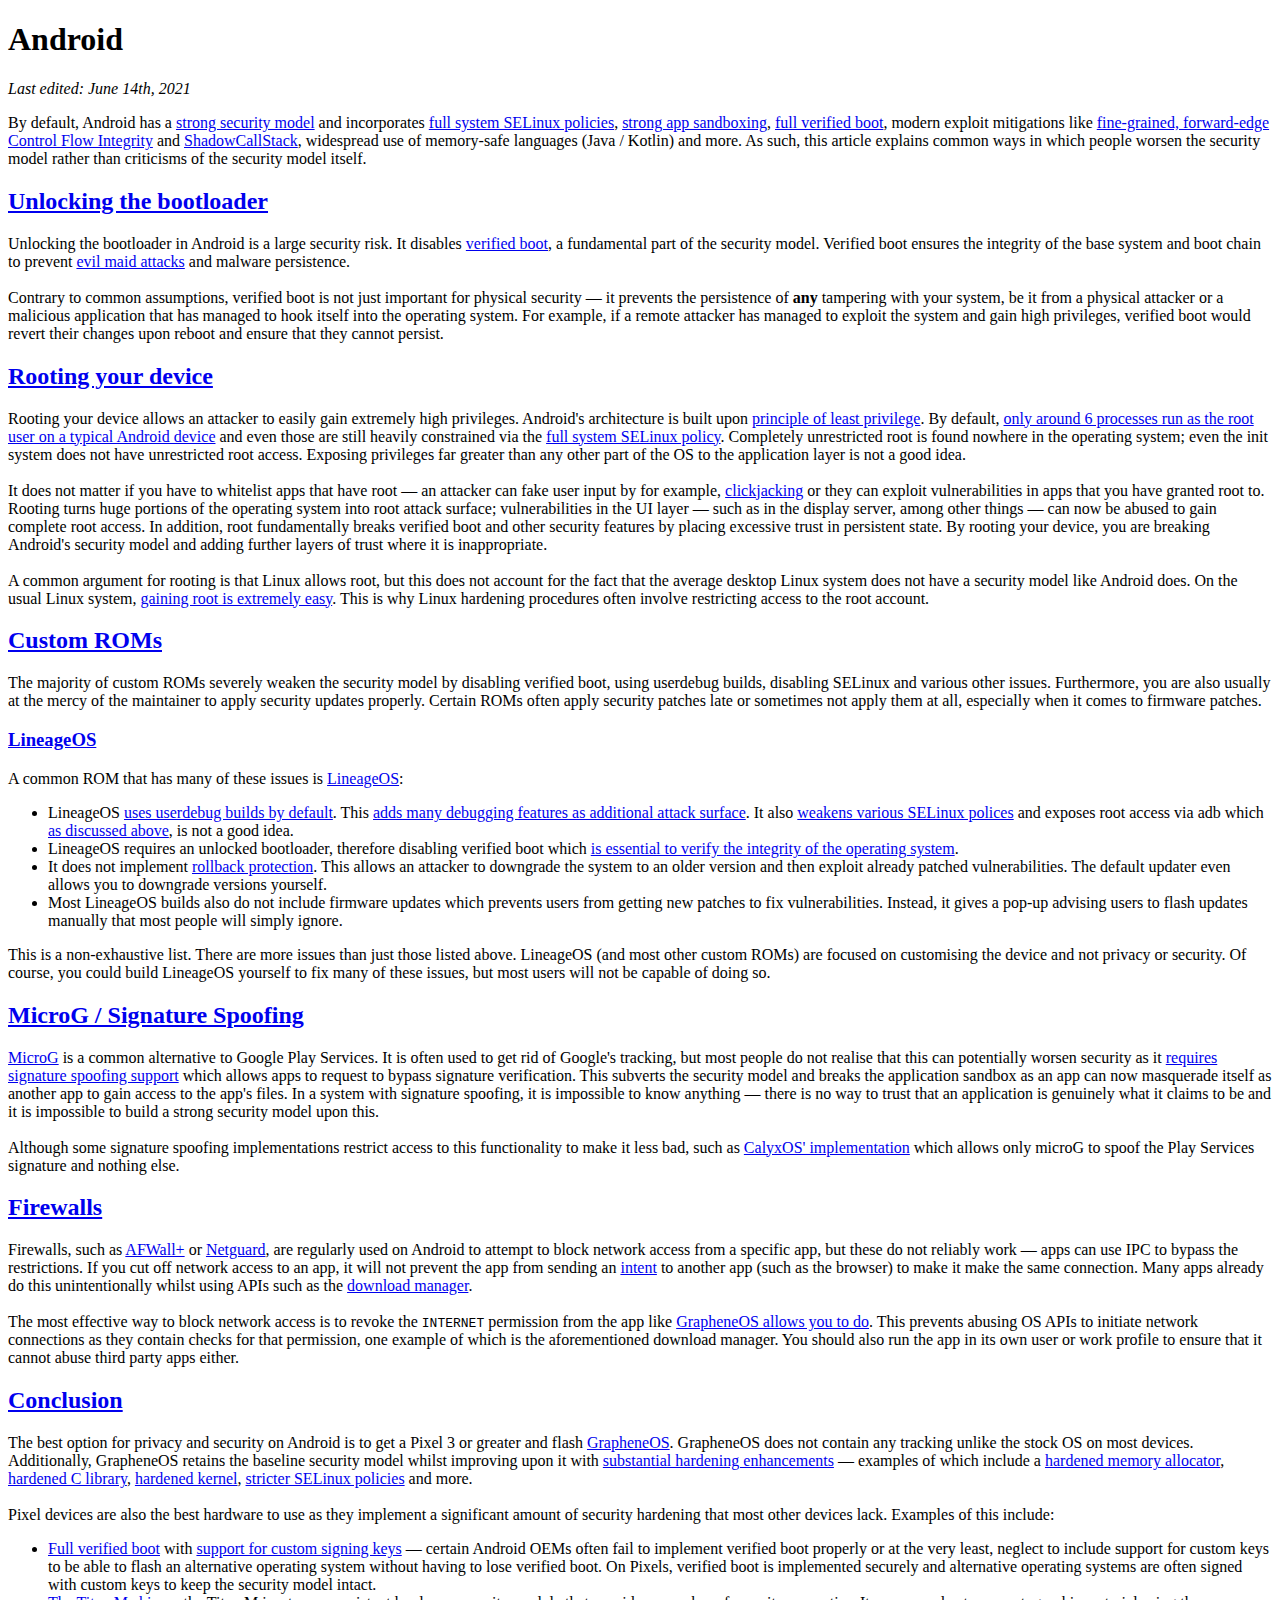
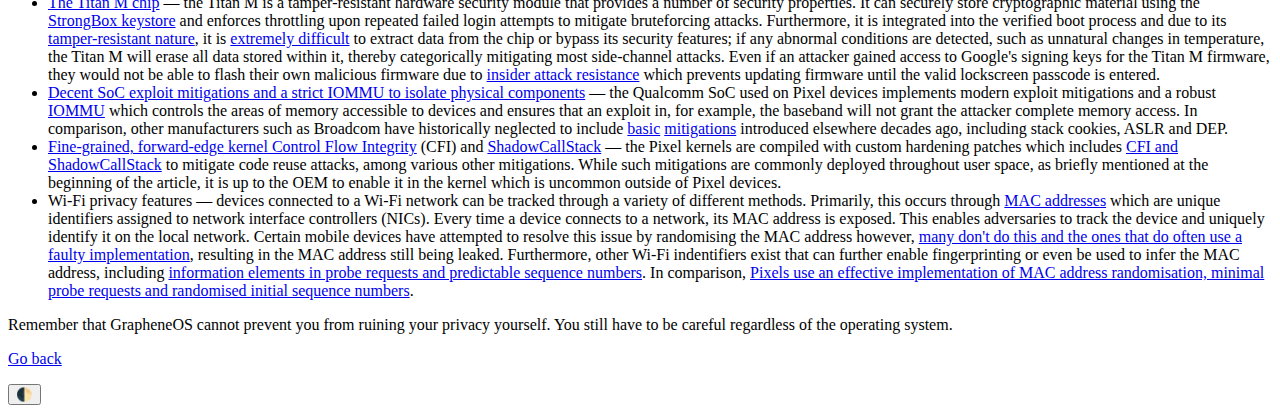
==== commit 35a75459: "Move script to head" ====
--- a/android.html
+++ b/android.html
@@ -1,228 +1,237 @@
 <!DOCTYPE html>
 <html lang=en>
-  <head>
-    <meta charset="utf-8">
-    <meta name="viewport" content="width=device-width, initial-scale=1.0">
-    <meta http-equiv="Content-Type" content="text/html; charset=UTF-8">
-    <meta http-equiv="Content-Security-Policy" content="default-src 'none'; style-src 'self' 'sha256-BHF2wjYzuFl1eF3qjlsAq+xvWjfztG2awREfjczVAIQ='; script-src 'self' 'sha256-6GFZjgP8rd6OHbLQAdEHCPBmNWb5aZRO1LA9AiwCdHI='; form-action 'none'; upgrade-insecure-requests; block-all-mixed-content; base-uri 'none'">
-    <meta name="referrer" content="no-referrer">
-    <link rel="stylesheet" type="text/css" href="stylesheets/styles.css">
-    <script type="module" src="js/theme.min.js"></script>
-    <title>Android | Madaidan's Insecurities</title>
-  </head>
-
-  <body>
-    <button class="theme-toggle">🌓</button>
-    <h1>Android</h1>
-
-    <p class="date"><em><time datetime="2021-06-14">Last edited: June 14th, 2021</time></em></p>
-
-    <p>
-      By default, Android has a <a href="https://arxiv.org/abs/1904.05572">strong security model</a> and incorporates
-      <a href="https://source.android.com/security/selinux/">full system SELinux policies</a>, <a
-      href="https://source.android.com/security/app-sandbox">strong app sandboxing</a>,
-      <a href="https://source.android.com/security/verifiedboot">full verified boot</a>, modern exploit mitigations like
-      <a href="https://source.android.com/devices/tech/debug/cfi">fine-grained, forward-edge Control Flow Integrity</a> and
-      <a href="https://source.android.com/devices/tech/debug/shadow-call-stack">ShadowCallStack</a>, widespread use of
-      memory-safe languages (Java / Kotlin) and more. As such, this article explains common ways in which people worsen the
-      security model rather than criticisms of the security model itself.
-    </p>
-
-    <h2 id="unlocking-the-bootloader"><a href="#unlocking-the-bootloader">Unlocking the bootloader</a></h2>
-
-    <p>
-      Unlocking the bootloader in Android is a large security risk. It disables <a
-      href="https://source.android.com/security/verifiedboot/">verified boot</a>, a fundamental part of the security
-      model. Verified boot ensures the integrity of the base system and boot chain to prevent <a href="https://en.wikipedia.org/wiki/Evil_maid_attack">
-      evil maid attacks</a> and malware persistence. <br>
-      <br>
-      Contrary to common assumptions, verified boot is not just important for physical security — it prevents the persistence
-      of <strong>any</strong> tampering with your system, be it from a physical attacker or a malicious application that has managed to
-      hook itself into the operating system. For example, if a remote attacker has managed to exploit the system and gain high
-      privileges, verified boot would revert their changes upon reboot and ensure that they cannot persist.
-    </p>
-
-    <h2 id="rooting"><a href="#rooting">Rooting your device</a></h2>
-
-    <p>
-      Rooting your device allows an attacker to easily gain extremely high privileges. Android's architecture is built
-      upon <a href="https://en.wikipedia.org/wiki/Principle_of_least_privilege">principle of least privilege</a>. By default,
-      <a href="https://source.android.com/security/overview/implement#root-processes">only around 6 processes run as the root
-      user on a typical Android device</a> and even those are still heavily constrained via the <a
-      href="https://source.android.com/security/selinux">full system SELinux policy</a>. Completely unrestricted root is found
-      nowhere in the operating system; even the init system does not have unrestricted root access. Exposing privileges far
-      greater than any other part of the OS to the application layer is not a good idea. <br>
-      <br>
-      It does not matter if you have to whitelist apps that have root — an attacker can fake user input by for example,
-      <a href="https://en.wikipedia.org/wiki/Clickjacking">clickjacking</a> or they can exploit vulnerabilities in apps that
-      you have granted root to. Rooting turns huge portions of the operating system into root attack surface; vulnerabilities
-      in the UI layer — such as in the display server, among other things — can now be abused to gain complete root access. In
-      addition, root fundamentally breaks verified boot and other security features by placing excessive trust in persistent
-      state. By rooting your device, you are breaking Android's security model and adding further layers
-      of trust where it is inappropriate. <br>
-      <br>
-      A common argument for rooting is that Linux allows root, but this does not account for the fact that the average
-      desktop Linux system does not have a security model like Android does. On the usual Linux system, <a
-      href="linux.html#root">gaining root is extremely easy</a>. This is why Linux hardening procedures often involve
-      restricting access to the root account.
-    </p>
-
-    <h2 id="custom-roms"><a href="#custom-roms">Custom ROMs</a></h2>
-
-    <p>
-      The majority of custom ROMs severely weaken the security model by disabling verified boot, using userdebug builds,
-      disabling SELinux and various other issues. Furthermore, you are also usually at the mercy of the maintainer to
-      apply security updates properly. Certain ROMs often apply security patches late or sometimes not apply them at all,
-      especially when it comes to firmware patches.
-    </p>
-
-    <h3 id="lineageos"><a href="#lineageos">LineageOS</a></h3>
-
-    <p>
-      A common ROM that has many of these issues is <a href="https://lineageos.org/">LineageOS</a>:
-    </p>
-
-    <ul>
-      <li>
-        LineageOS <a href="https://github.com/LineageOS/hudson/blob/master/lineage-build-targets">uses
-        userdebug builds by default</a>. This <a href="https://source.android.com/setup/build/building#choose-a-target">
-        adds many debugging features as additional attack surface</a>. It also <a
-        href="https://github.com/LineageOS/android_system_sepolicy/search?q=userdebug&type=code">weakens various SELinux
-        polices</a> and exposes root access via adb which <a href="#rooting">as discussed above</a>, is not a good idea.
-      </li>
-
-      <li>
-        LineageOS requires an unlocked bootloader, therefore disabling verified boot which <a href="#unlocking-the-bootloader">
-        is essential to verify the integrity of the operating system</a>.
-      </li>
-
-      <li>
-        It does not implement <a href="https://source.android.com/security/verifiedboot/verified-boot#rollback-protection">
-        rollback protection</a>. This allows an attacker to downgrade the system to an older version and then exploit already
-        patched vulnerabilities. The default updater even allows you to downgrade versions yourself.
-      </li>
-
-      <li>
-        Most LineageOS builds also do not include firmware updates which prevents users from getting new patches to fix
-        vulnerabilities. Instead, it gives a pop-up advising users to flash updates manually that most people will simply
-        ignore.
-      </li>
-    </ul>
-
-    <p>
-      This is a non-exhaustive list. There are more issues than just those listed above. LineageOS (and most other custom
-      ROMs) are focused on customising the device and not privacy or security. Of course, you could build LineageOS yourself
-      to fix many of these issues, but most users will not be capable of doing so.
-    </p>
-
-    <h2 id="microg-signature-spoofing"><a href="#microg-signature-spoofing">MicroG / Signature Spoofing</a></h2>
-
-    <p>
-      <a href="https://microg.org/">MicroG</a> is a common alternative to Google Play Services. It is often used to get rid
-      of Google's tracking, but most people do not realise that this can potentially worsen security as it
-      <a href="https://github.com/microg/android_packages_apps_GmsCore/wiki/Signature-Spoofing">requires signature spoofing
-      support</a> which allows apps to request to bypass signature verification. This subverts the security model and
-      breaks the application sandbox as an app can now masquerade itself as another app to gain access to the app's files.
-      In a system with signature spoofing, it is impossible to know anything — there is no way to trust that an application
-      is genuinely what it claims to be and it is impossible to build a strong security model upon this. <br>
-      <br>
-      Although some signature spoofing implementations restrict access to this functionality to make it less bad, such as <a
-      href="https://gitlab.com/CalyxOS/platform_frameworks_base/-/commit/bfeee22ba01b6fddb795c6c9b2d93565bb6a4965">CalyxOS'
-      implementation</a> which allows only microG to spoof the Play Services signature and nothing else.
-    </p>
-
-    <h2 id="firewalls"><a href="#firewalls">Firewalls</a></h2>
-
-    <p>
-      Firewalls, such as <a href="https://github.com/ukanth/afwall/">AFWall+</a> or <a href="https://www.netguard.me/">
-      Netguard</a>, are regularly used on Android to attempt to block network access from a specific app, but these
-      do not reliably work — apps can use IPC to bypass the restrictions. If you cut off network access to an app, it
-      will not prevent the app from sending an <a href="https://developer.android.com/reference/android/content/Intent">
-      intent</a> to another app (such as the browser) to make it make the same connection. Many apps already do this
-      unintentionally whilst using APIs such as the <a
-      href="https://developer.android.com/reference/android/app/DownloadManager">download manager</a>. <br>
-      <br>
-      The most effective way to block network access is to revoke the <code>INTERNET</code> permission from the app
-      like <a href="https://github.com/GrapheneOS/platform_frameworks_base/commit/5e2898e9d21dd6802bb0b0139e7e496c41e1cd80">
-      GrapheneOS allows you to do</a>. This prevents abusing OS APIs to initiate network connections as they contain checks
-      for that permission, one example of which is the aforementioned download manager. You should also run the app in its
-      own user or work profile to ensure that it cannot abuse third party apps either.
-    </p>
-
-    <h2 id="conclusion"><a href="#conclusion">Conclusion</a></h2>
-
-    <p>
-      The best option for privacy and security on Android is to get a Pixel 3 or greater and flash <a href="https://grapheneos.org/">
-      GrapheneOS</a>. GrapheneOS does not contain any tracking unlike the stock OS on most devices. Additionally, GrapheneOS
-      retains the baseline security model whilst improving upon it with <a href="https://grapheneos.org/features">substantial
-      hardening enhancements</a> — examples of which include a <a href="https://github.com/GrapheneOS/hardened_malloc">hardened
-      memory allocator</a>, <a href="https://github.com/GrapheneOS/platform_bionic">hardened C library</a>, <a
-      href="https://github.com/GrapheneOS/kernel_google_coral">hardened kernel</a>, <a
-      href="https://github.com/GrapheneOS/platform_system_sepolicy">stricter SELinux policies</a> and more. <br>
-      <br>
-      Pixel devices are also the best hardware to use as they implement a significant amount of security hardening that most
-      other devices lack. Examples of this include:
-    </p>
-
-    <ul>
-      <li>
-        <a href="https://source.android.com/security/verifiedboot/">Full verified boot</a> with <a
-        href="https://android.googlesource.com/platform/external/avb/+/master/README.md#pixel-2-and-later">support for custom
-        signing keys</a> — certain Android OEMs often fail to implement verified boot properly or at the very least, neglect
-        to include support for custom keys to be able to flash an alternative operating system without having to lose verified
-        boot. On Pixels, verified boot is implemented securely and alternative operating systems are often signed with custom
-        keys to keep the security model intact.
-      </li>
-
-      <li>
-        <a href="https://www.blog.google/products/pixel/titan-m-makes-pixel-3-our-most-secure-phone-yet/">The Titan M chip</a> —
-        the Titan M is a tamper-resistant hardware security module that provides a number of security properties. It can securely
-        store cryptographic material using the <a href="https://developer.android.com/training/articles/keystore#HardwareSecurityModule">
-        StrongBox keystore</a> and enforces throttling upon repeated failed login attempts to mitigate bruteforcing attacks.
-        Furthermore, it is integrated into the verified boot process and due to its <a
-        href="https://android-developers.googleblog.com/2018/10/building-titan-better-security-through.html">tamper-resistant nature</a>,
-        it is <a href="https://www.google.com/about/appsecurity/android-rewards/">extremely difficult</a> to extract data from the chip
-        or bypass its security features; if any abnormal conditions are detected, such as unnatural changes in temperature, the Titan M
-        will erase all data stored within it, thereby categorically mitigating most side-channel attacks. Even if an attacker gained
-        access to Google's signing keys for the Titan M firmware, they would not be able to flash their own malicious firmware due to
-        <a href="https://android-developers.googleblog.com/2018/05/insider-attack-resistance.html">insider attack resistance</a> which
-        prevents updating firmware until the valid lockscreen passcode is entered.
-      </li>
-
-      <li>
-        <a href="https://i.blackhat.com/USA-19/Thursday/us-19-Pi-Exploiting-Qualcomm-WLAN-And-Modem-Over-The-Air-wp.pdf">
-        Decent SoC exploit mitigations and a strict IOMMU to isolate physical components</a> — the Qualcomm SoC used on Pixel devices
-        implements modern exploit mitigations and a robust <a href="https://en.wikipedia.org/wiki/Input%E2%80%93output_memory_management_unit">
-        IOMMU</a> which controls the areas of memory accessible to devices and ensures that an exploit in, for example, the baseband will
-        not grant the attacker complete memory access. In comparison, other manufacturers such as Broadcom have historically neglected to
-        include <a href="https://googleprojectzero.blogspot.com/2017/04/over-air-exploiting-broadcoms-wi-fi_4.html">basic</a> <a
-        href="https://www.youtube.com/watch?v=TDk2RId8LFo">mitigations</a> introduced elsewhere decades ago, including stack cookies, ASLR
-        and DEP.
-      </li>
-
-      <li>
-        <a href="https://android-developers.googleblog.com/2018/10/control-flow-integrity-in-android-kernel.html">
-        Fine-grained, forward-edge kernel Control Flow Integrity</a> (CFI) and <a
-        href="https://security.googleblog.com/2019/10/protecting-against-code-reuse-in-linux_30.html">ShadowCallStack</a> — the Pixel kernels
-        are compiled with custom hardening patches which includes <a href="linux.html#cfi">CFI and ShadowCallStack</a> to mitigate code reuse
-        attacks, among various other mitigations. While such mitigations are commonly deployed throughout user space, as briefly mentioned at
-        the beginning of the article, it is up to the OEM to enable it in the kernel which is uncommon outside of Pixel devices.
-      </li>
-      
-      <li>
-        Wi-Fi privacy features — devices connected to a Wi-Fi network can be tracked through a variety of different methods. Primarily, this occurs
-        through <a href="https://en.wikipedia.org/wiki/MAC_address">MAC addresses</a> which are unique identifiers assigned to network interface
-        controllers (NICs). Every time a device connects to a network, its MAC address is exposed. This enables adversaries to track the device and
-        uniquely identify it on the local network. Certain mobile devices have attempted to resolve this issue by randomising the MAC address however, <a
-        href="https://arxiv.org/pdf/1703.02874.pdf">many don't do this and the ones that do often use a faulty implementation</a>, resulting in the MAC
-        address still being leaked. Furthermore, other Wi-Fi indentifiers exist that can further enable fingerprinting or even be used to infer the MAC
-        address, including <a href="https://papers.mathyvanhoef.com/asiaccs2016.pdf">information elements in probe requests and predictable sequence
-        numbers</a>. In comparison, <a href="https://android-developers.googleblog.com/2017/04/changes-to-device-identifiers-in.html">Pixels use an
-        effective implementation of MAC address randomisation, minimal probe requests and randomised initial sequence numbers</a>.
-      </li>
-    </ul>
-
-    <p>Remember that GrapheneOS cannot prevent you from ruining your privacy yourself. You still have to be careful regardless of the operating system.</p>
-    <button class="back"><a href="index.html">Go back</a></button>
-  </body>
+
+<head>
+  <meta charset="utf-8">
+  <meta name="viewport" content="width=device-width, initial-scale=1.0">
+  <meta http-equiv="Content-Type" content="text/html; charset=UTF-8">
+  <meta http-equiv="Content-Security-Policy" content="default-src 'none'; style-src 'self' 'sha256-BHF2wjYzuFl1eF3qjlsAq+xvWjfztG2awREfjczVAIQ='; script-src 'self' 'sha256-6GFZjgP8rd6OHbLQAdEHCPBmNWb5aZRO1LA9AiwCdHI='; form-action 'none'; upgrade-insecure-requests; block-all-mixed-content; base-uri 'none'">
+  <meta name="referrer" content="no-referrer">
+  <link rel="stylesheet" type="text/css" href="styles.css">
+  <script type="text/javascript" src="dark.js"></script>
+  <title>Android | Madaidan's Insecurities</title>
+</head>
+
+<body>
+  <h1>Android</h1>
+
+  <p class="date"><em><time datetime="2021-06-14">Last edited: June 14th, 2021</time></em></p>
+
+  <p>
+    By default, Android has a <a href="https://arxiv.org/abs/1904.05572">strong security model</a> and incorporates
+    <a href="https://source.android.com/security/selinux/">full system SELinux policies</a>, <a
+    href="https://source.android.com/security/app-sandbox">strong app sandboxing</a>,
+    <a href="https://source.android.com/security/verifiedboot">full verified boot</a>, modern exploit mitigations like
+    <a href="https://source.android.com/devices/tech/debug/cfi">fine-grained, forward-edge Control Flow Integrity</a> and
+    <a href="https://source.android.com/devices/tech/debug/shadow-call-stack">ShadowCallStack</a>, widespread use of
+    memory-safe languages (Java / Kotlin) and more. As such, this article explains common ways in which people worsen the
+    security model rather than criticisms of the security model itself.
+  </p>
+
+  <h2 id="unlocking-the-bootloader"><a href="#unlocking-the-bootloader">Unlocking the bootloader</a></h2>
+
+  <p>
+    Unlocking the bootloader in Android is a large security risk. It disables <a
+    href="https://source.android.com/security/verifiedboot/">verified boot</a>, a fundamental part of the security
+    model. Verified boot ensures the integrity of the base system and boot chain to prevent <a href="https://en.wikipedia.org/wiki/Evil_maid_attack">
+    evil maid attacks</a> and malware persistence. <br>
+    <br>
+    Contrary to common assumptions, verified boot is not just important for physical security — it prevents the persistence
+    of <strong>any</strong> tampering with your system, be it from a physical attacker or a malicious application that has managed to
+    hook itself into the operating system. For example, if a remote attacker has managed to exploit the system and gain high
+    privileges, verified boot would revert their changes upon reboot and ensure that they cannot persist.
+  </p>
+
+  <h2 id="rooting"><a href="#rooting">Rooting your device</a></h2>
+
+  <p>
+    Rooting your device allows an attacker to easily gain extremely high privileges. Android's architecture is built
+    upon <a href="https://en.wikipedia.org/wiki/Principle_of_least_privilege">principle of least privilege</a>. By default,
+    <a href="https://source.android.com/security/overview/implement#root-processes">only around 6 processes run as the root
+    user on a typical Android device</a> and even those are still heavily constrained via the <a
+    href="https://source.android.com/security/selinux">full system SELinux policy</a>. Completely unrestricted root is found
+    nowhere in the operating system; even the init system does not have unrestricted root access. Exposing privileges far
+    greater than any other part of the OS to the application layer is not a good idea. <br>
+    <br>
+    It does not matter if you have to whitelist apps that have root — an attacker can fake user input by for example,
+    <a href="https://en.wikipedia.org/wiki/Clickjacking">clickjacking</a> or they can exploit vulnerabilities in apps that
+    you have granted root to. Rooting turns huge portions of the operating system into root attack surface; vulnerabilities
+    in the UI layer — such as in the display server, among other things — can now be abused to gain complete root access. In
+    addition, root fundamentally breaks verified boot and other security features by placing excessive trust in persistent
+    state. By rooting your device, you are breaking Android's security model and adding further layers
+    of trust where it is inappropriate. <br>
+    <br>
+    A common argument for rooting is that Linux allows root, but this does not account for the fact that the average
+    desktop Linux system does not have a security model like Android does. On the usual Linux system, <a
+    href="linux.html#root">gaining root is extremely easy</a>. This is why Linux hardening procedures often involve
+    restricting access to the root account.
+  </p>
+
+  <h2 id="custom-roms"><a href="#custom-roms">Custom ROMs</a></h2>
+
+  <p>
+    The majority of custom ROMs severely weaken the security model by disabling verified boot, using userdebug builds,
+    disabling SELinux and various other issues. Furthermore, you are also usually at the mercy of the maintainer to
+    apply security updates properly. Certain ROMs often apply security patches late or sometimes not apply them at all,
+    especially when it comes to firmware patches.
+  </p>
+
+  <h3 id="lineageos"><a href="#lineageos">LineageOS</a></h3>
+
+  <p>
+    A common ROM that has many of these issues is <a href="https://lineageos.org/">LineageOS</a>:
+  </p>
+
+  <ul>
+    <li class="lilist">
+      LineageOS <a href="https://github.com/LineageOS/hudson/blob/master/lineage-build-targets">uses
+      userdebug builds by default</a>. This <a href="https://source.android.com/setup/build/building#choose-a-target">
+      adds many debugging features as additional attack surface</a>. It also <a
+      href="https://github.com/LineageOS/android_system_sepolicy/search?q=userdebug&type=code">weakens various SELinux
+      polices</a> and exposes root access via adb which <a href="#rooting">as discussed above</a>, is not a good idea.
+    </li>
+
+    <li class="lilist">
+      LineageOS requires an unlocked bootloader, therefore disabling verified boot which <a href="#unlocking-the-bootloader">
+      is essential to verify the integrity of the operating system</a>.
+    </li>
+
+    <li class="lilist">
+      It does not implement <a href="https://source.android.com/security/verifiedboot/verified-boot#rollback-protection">
+      rollback protection</a>. This allows an attacker to downgrade the system to an older version and then exploit already
+      patched vulnerabilities. The default updater even allows you to downgrade versions yourself.
+    </li>
+
+    <li class="lilist">
+      Most LineageOS builds also do not include firmware updates which prevents users from getting new patches to fix
+      vulnerabilities. Instead, it gives a pop-up advising users to flash updates manually that most people will simply
+      ignore.
+    </li>
+  </ul>
+
+  <p>
+    This is a non-exhaustive list. There are more issues than just those listed above. LineageOS (and most other custom
+    ROMs) are focused on customising the device and not privacy or security. Of course, you could build LineageOS yourself
+    to fix many of these issues, but most users will not be capable of doing so.
+  </p>
+
+  <h2 id="microg-signature-spoofing"><a href="#microg-signature-spoofing">MicroG / Signature Spoofing</a></h2>
+
+  <p>
+    <a href="https://microg.org/">MicroG</a> is a common alternative to Google Play Services. It is often used to get rid
+    of Google's tracking, but most people do not realise that this can potentially worsen security as it
+    <a href="https://github.com/microg/android_packages_apps_GmsCore/wiki/Signature-Spoofing">requires signature spoofing
+    support</a> which allows apps to request to bypass signature verification. This subverts the security model and
+    breaks the application sandbox as an app can now masquerade itself as another app to gain access to the app's files.
+    In a system with signature spoofing, it is impossible to know anything — there is no way to trust that an application
+    is genuinely what it claims to be and it is impossible to build a strong security model upon this. <br>
+    <br>
+    Although some signature spoofing implementations restrict access to this functionality to make it less bad, such as <a
+    href="https://gitlab.com/CalyxOS/platform_frameworks_base/-/commit/bfeee22ba01b6fddb795c6c9b2d93565bb6a4965">CalyxOS'
+    implementation</a> which allows only microG to spoof the Play Services signature and nothing else.
+  </p>
+
+  <h2 id="firewalls"><a href="#firewalls">Firewalls</a></h2>
+
+  <p>
+    Firewalls, such as <a href="https://github.com/ukanth/afwall/">AFWall+</a> or <a href="https://www.netguard.me/">
+    Netguard</a>, are regularly used on Android to attempt to block network access from a specific app, but these
+    do not reliably work — apps can use IPC to bypass the restrictions. If you cut off network access to an app, it
+    will not prevent the app from sending an <a href="https://developer.android.com/reference/android/content/Intent">
+    intent</a> to another app (such as the browser) to make it make the same connection. Many apps already do this
+    unintentionally whilst using APIs such as the <a
+    href="https://developer.android.com/reference/android/app/DownloadManager">download manager</a>. <br>
+    <br>
+    The most effective way to block network access is to revoke the <code>INTERNET</code> permission from the app
+    like <a href="https://github.com/GrapheneOS/platform_frameworks_base/commit/5e2898e9d21dd6802bb0b0139e7e496c41e1cd80">
+    GrapheneOS allows you to do</a>. This prevents abusing OS APIs to initiate network connections as they contain checks
+    for that permission, one example of which is the aforementioned download manager. You should also run the app in its
+    own user or work profile to ensure that it cannot abuse third party apps either.
+  </p>
+
+  <h2 id="conclusion"><a href="#conclusion">Conclusion</a></h2>
+
+  <p>
+    The best option for privacy and security on Android is to get a Pixel 3 or greater and flash <a href="https://grapheneos.org/">
+    GrapheneOS</a>. GrapheneOS does not contain any tracking unlike the stock OS on most devices. Additionally, GrapheneOS
+    retains the baseline security model whilst improving upon it with <a href="https://grapheneos.org/features">substantial
+    hardening enhancements</a> — examples of which include a <a href="https://github.com/GrapheneOS/hardened_malloc">hardened
+    memory allocator</a>, <a href="https://github.com/GrapheneOS/platform_bionic">hardened C library</a>, <a
+    href="https://github.com/GrapheneOS/kernel_google_coral">hardened kernel</a>, <a
+    href="https://github.com/GrapheneOS/platform_system_sepolicy">stricter SELinux policies</a> and more. <br>
+    <br>
+    Pixel devices are also the best hardware to use as they implement a significant amount of security hardening that most
+    other devices lack. Examples of this include:
+  </p>
+
+  <ul>
+    <li class="lilist">
+      <a href="https://source.android.com/security/verifiedboot/">Full verified boot</a> with <a
+      href="https://android.googlesource.com/platform/external/avb/+/master/README.md#pixel-2-and-later">support for custom
+      signing keys</a> — certain Android OEMs often fail to implement verified boot properly or at the very least, neglect
+      to include support for custom keys to be able to flash an alternative operating system without having to lose verified
+      boot. On Pixels, verified boot is implemented securely and alternative operating systems are often signed with custom
+      keys to keep the security model intact.
+    </li>
+
+    <li class="lilist">
+      <a href="https://www.blog.google/products/pixel/titan-m-makes-pixel-3-our-most-secure-phone-yet/">The Titan M chip</a> —
+      the Titan M is a tamper-resistant hardware security module that provides a number of security properties. It can securely
+      store cryptographic material using the <a href="https://developer.android.com/training/articles/keystore#HardwareSecurityModule">
+      StrongBox keystore</a> and enforces throttling upon repeated failed login attempts to mitigate bruteforcing attacks.
+      Furthermore, it is integrated into the verified boot process and due to its <a
+      href="https://android-developers.googleblog.com/2018/10/building-titan-better-security-through.html">tamper-resistant nature</a>,
+      it is <a href="https://www.google.com/about/appsecurity/android-rewards/">extremely difficult</a> to extract data from the chip
+      or bypass its security features; if any abnormal conditions are detected, such as unnatural changes in temperature, the Titan M
+      will erase all data stored within it, thereby categorically mitigating most side-channel attacks. Even if an attacker gained
+      access to Google's signing keys for the Titan M firmware, they would not be able to flash their own malicious firmware due to
+      <a href="https://android-developers.googleblog.com/2018/05/insider-attack-resistance.html">insider attack resistance</a> which
+      prevents updating firmware until the valid lockscreen passcode is entered.
+    </li>
+
+    <li class="lilist">
+      <a href="https://i.blackhat.com/USA-19/Thursday/us-19-Pi-Exploiting-Qualcomm-WLAN-And-Modem-Over-The-Air-wp.pdf">
+      Decent SoC exploit mitigations and a strict IOMMU to isolate physical components</a> — the Qualcomm SoC used on Pixel devices
+      implements modern exploit mitigations and a robust <a href="https://en.wikipedia.org/wiki/Input%E2%80%93output_memory_management_unit">
+      IOMMU</a> which controls the areas of memory accessible to devices and ensures that an exploit in, for example, the baseband will
+      not grant the attacker complete memory access. In comparison, other manufacturers such as Broadcom have historically neglected to
+      include <a href="https://googleprojectzero.blogspot.com/2017/04/over-air-exploiting-broadcoms-wi-fi_4.html">basic</a> <a
+      href="https://www.youtube.com/watch?v=TDk2RId8LFo">mitigations</a> introduced elsewhere decades ago, including stack cookies, ASLR
+      and DEP.
+    </li>
+
+    <li class="lilist">
+      <a href="https://android-developers.googleblog.com/2018/10/control-flow-integrity-in-android-kernel.html">
+      Fine-grained, forward-edge kernel Control Flow Integrity</a> (CFI) and <a
+      href="https://security.googleblog.com/2019/10/protecting-against-code-reuse-in-linux_30.html">ShadowCallStack</a> — the Pixel kernels
+      are compiled with custom hardening patches which includes <a href="linux.html#cfi">CFI and ShadowCallStack</a> to mitigate code reuse
+      attacks, among various other mitigations. While such mitigations are commonly deployed throughout user space, as briefly mentioned at
+      the beginning of the article, it is up to the OEM to enable it in the kernel which is uncommon outside of Pixel devices.
+    </li>
+    
+    <li class="lilist">
+      Wi-Fi privacy features — devices connected to a Wi-Fi network can be tracked through a variety of different methods. Primarily, this occurs
+      through <a href="https://en.wikipedia.org/wiki/MAC_address">MAC addresses</a> which are unique identifiers assigned to network interface
+      controllers (NICs). Every time a device connects to a network, its MAC address is exposed. This enables adversaries to track the device and
+      uniquely identify it on the local network. Certain mobile devices have attempted to resolve this issue by randomising the MAC address however, <a
+      href="https://arxiv.org/pdf/1703.02874.pdf">many don't do this and the ones that do often use a faulty implementation</a>, resulting in the MAC
+      address still being leaked. Furthermore, other Wi-Fi indentifiers exist that can further enable fingerprinting or even be used to infer the MAC
+      address, including <a href="https://papers.mathyvanhoef.com/asiaccs2016.pdf">information elements in probe requests and predictable sequence
+      numbers</a>. In comparison, <a href="https://android-developers.googleblog.com/2017/04/changes-to-device-identifiers-in.html">Pixels use an
+      effective implementation of MAC address randomisation, minimal probe requests and randomised initial sequence numbers</a>.
+    </li>
+  </ul>
+
+  <p>
+    Remember that GrapheneOS cannot prevent you from ruining your privacy yourself. You still have to be
+    careful regardless of the operating system.
+  </p>
+
+  <p class="p-final">
+    <a href="index.html" class="back">Go back</a>
+  </p>
+
+  <button class="dark-mode-toggle">🌓</button>
+  <script type="text/javascript" src="toggle.js"></script>
+</body>
 </html>
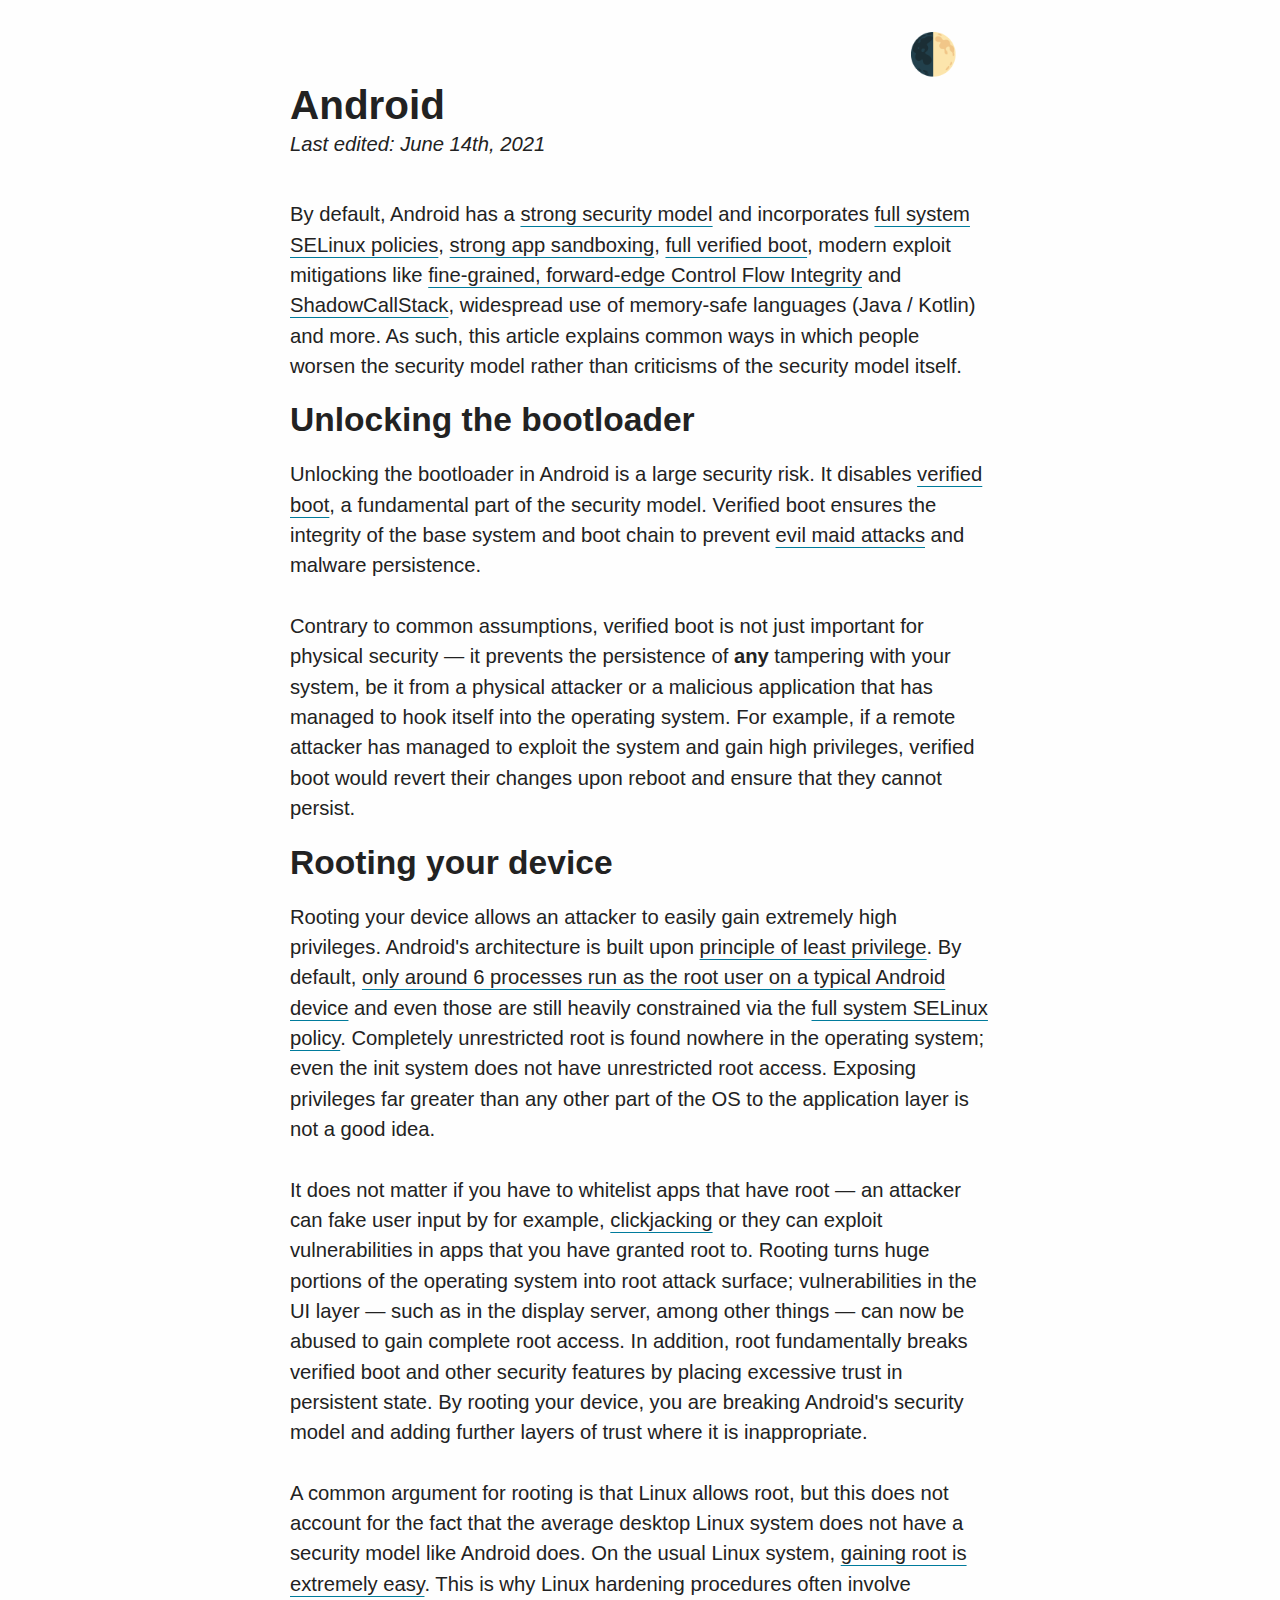
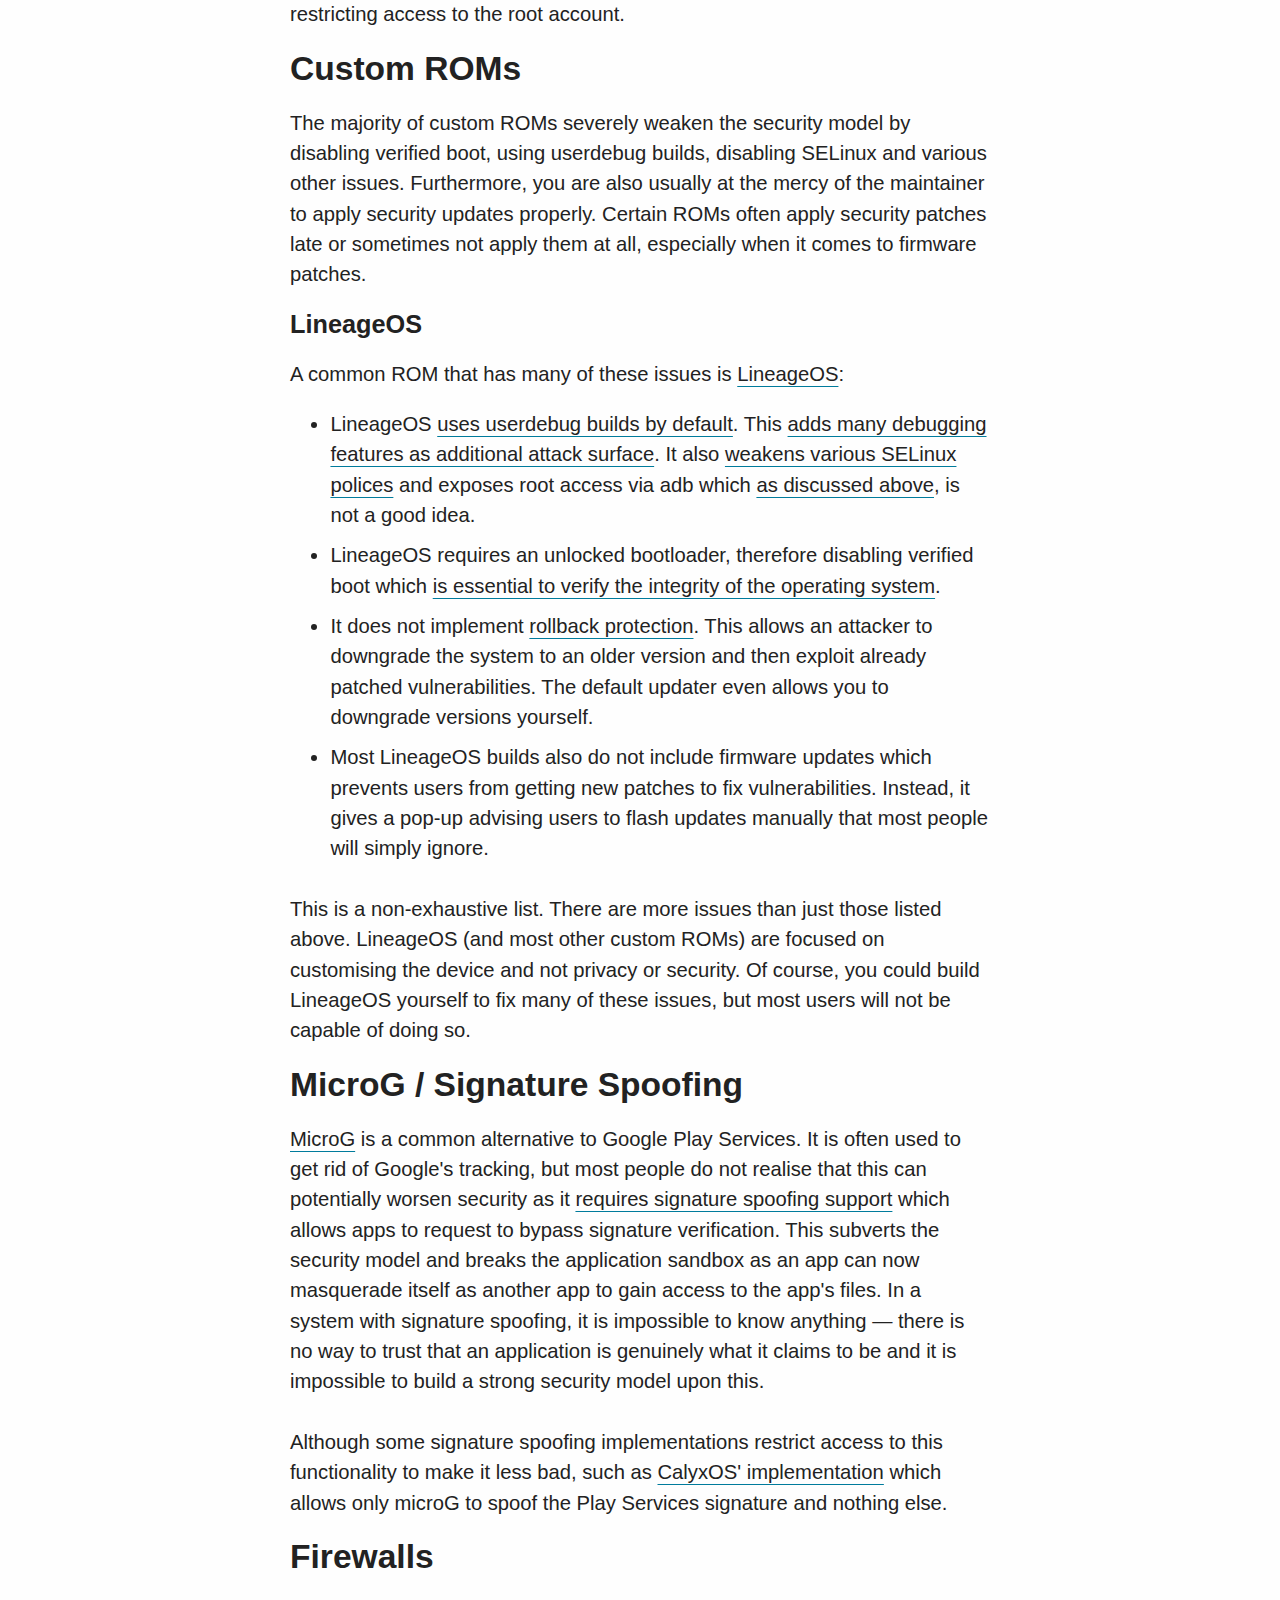
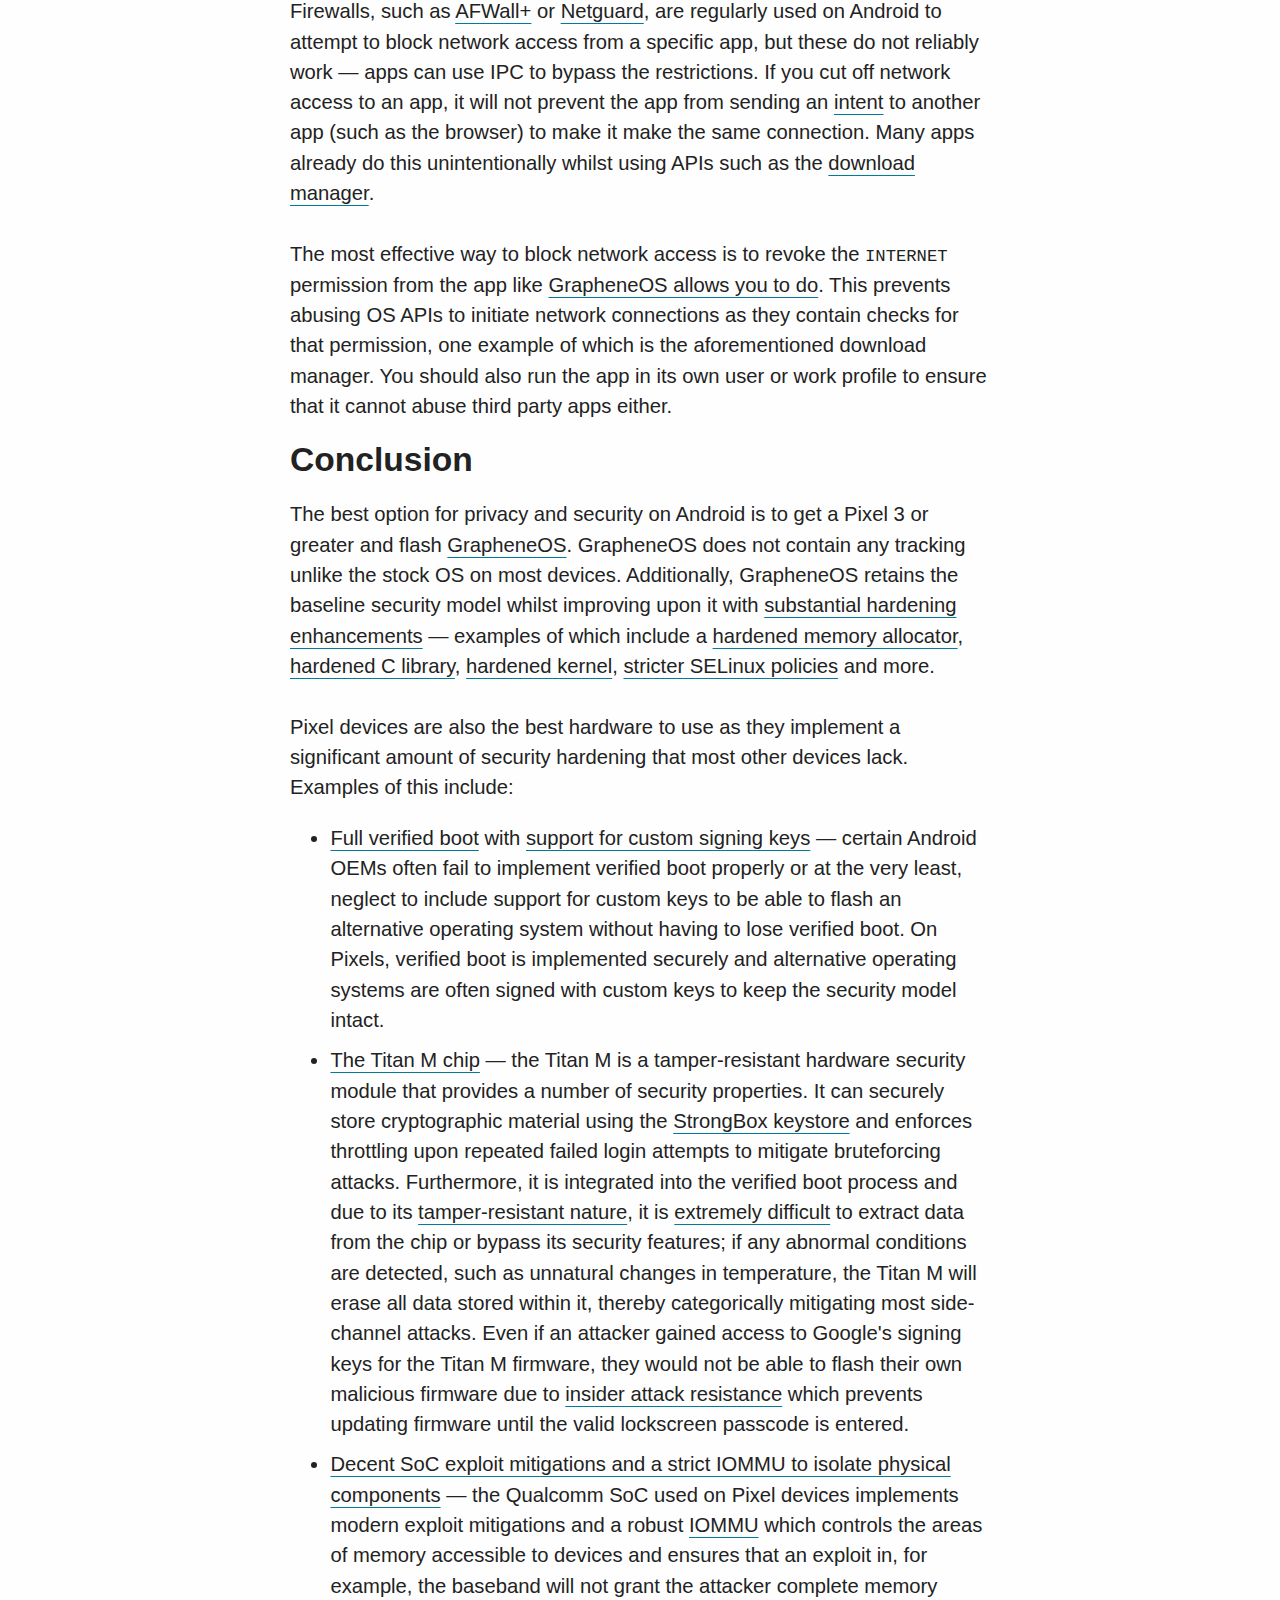
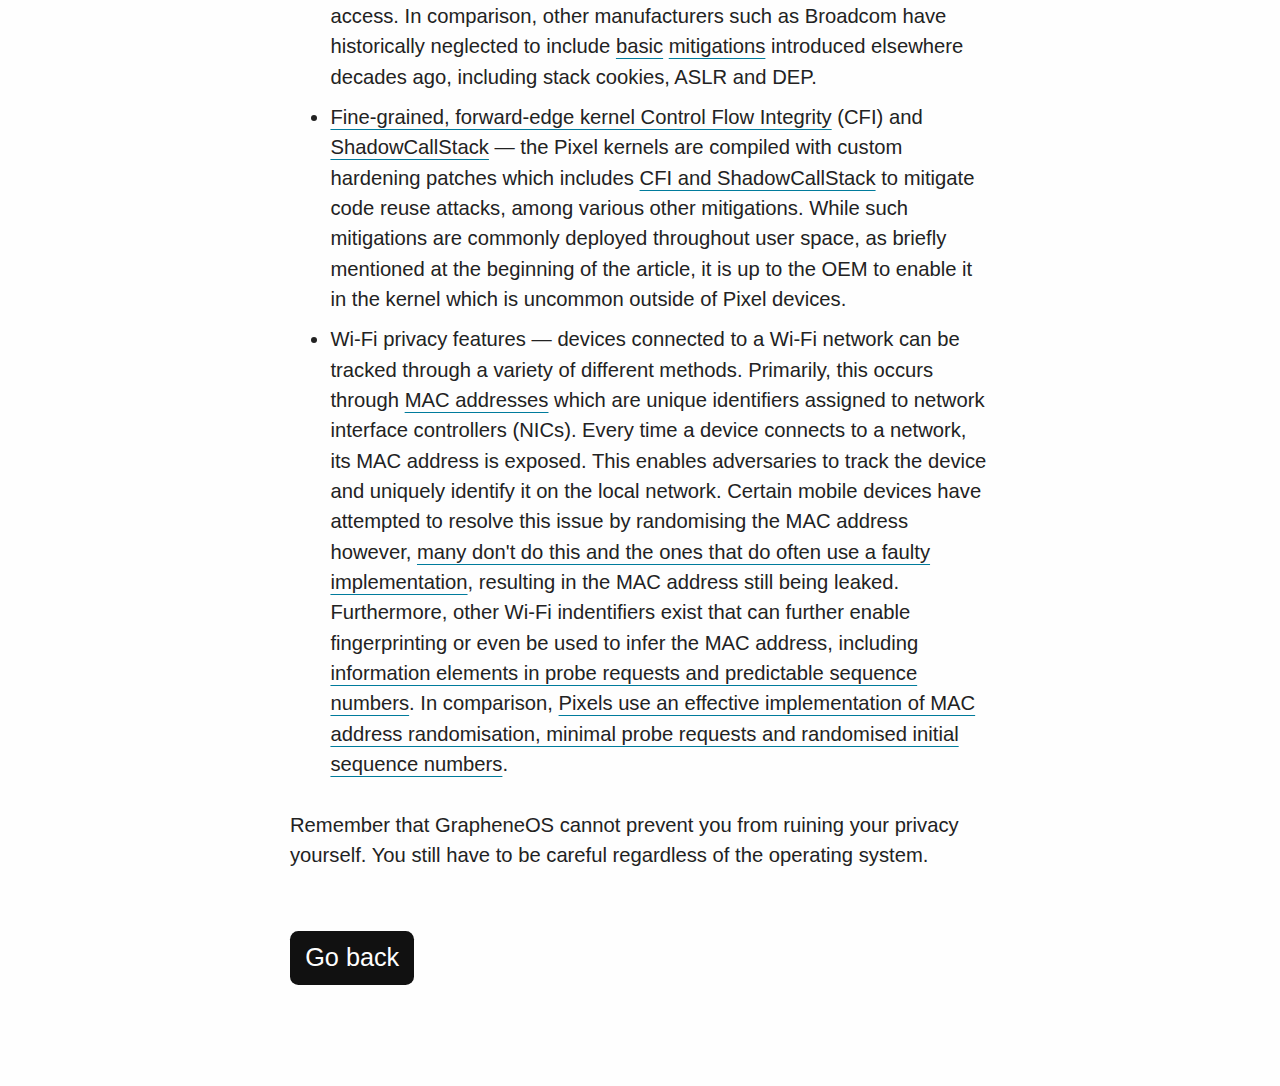
==== commit 9135e677: "Fix validator errors" ====
--- a/android.html
+++ b/android.html
@@ -1,237 +1,227 @@
 <!DOCTYPE html>
 <html lang=en>
-
-<head>
-  <meta charset="utf-8">
-  <meta name="viewport" content="width=device-width, initial-scale=1.0">
-  <meta http-equiv="Content-Type" content="text/html; charset=UTF-8">
-  <meta http-equiv="Content-Security-Policy" content="default-src 'none'; style-src 'self' 'sha256-BHF2wjYzuFl1eF3qjlsAq+xvWjfztG2awREfjczVAIQ='; script-src 'self' 'sha256-6GFZjgP8rd6OHbLQAdEHCPBmNWb5aZRO1LA9AiwCdHI='; form-action 'none'; upgrade-insecure-requests; block-all-mixed-content; base-uri 'none'">
-  <meta name="referrer" content="no-referrer">
-  <link rel="stylesheet" type="text/css" href="styles.css">
-  <script type="text/javascript" src="dark.js"></script>
-  <title>Android | Madaidan's Insecurities</title>
-</head>
-
-<body>
-  <h1>Android</h1>
-
-  <p class="date"><em><time datetime="2021-06-14">Last edited: June 14th, 2021</time></em></p>
-
-  <p>
-    By default, Android has a <a href="https://arxiv.org/abs/1904.05572">strong security model</a> and incorporates
-    <a href="https://source.android.com/security/selinux/">full system SELinux policies</a>, <a
-    href="https://source.android.com/security/app-sandbox">strong app sandboxing</a>,
-    <a href="https://source.android.com/security/verifiedboot">full verified boot</a>, modern exploit mitigations like
-    <a href="https://source.android.com/devices/tech/debug/cfi">fine-grained, forward-edge Control Flow Integrity</a> and
-    <a href="https://source.android.com/devices/tech/debug/shadow-call-stack">ShadowCallStack</a>, widespread use of
-    memory-safe languages (Java / Kotlin) and more. As such, this article explains common ways in which people worsen the
-    security model rather than criticisms of the security model itself.
-  </p>
-
-  <h2 id="unlocking-the-bootloader"><a href="#unlocking-the-bootloader">Unlocking the bootloader</a></h2>
-
-  <p>
-    Unlocking the bootloader in Android is a large security risk. It disables <a
-    href="https://source.android.com/security/verifiedboot/">verified boot</a>, a fundamental part of the security
-    model. Verified boot ensures the integrity of the base system and boot chain to prevent <a href="https://en.wikipedia.org/wiki/Evil_maid_attack">
-    evil maid attacks</a> and malware persistence. <br>
-    <br>
-    Contrary to common assumptions, verified boot is not just important for physical security — it prevents the persistence
-    of <strong>any</strong> tampering with your system, be it from a physical attacker or a malicious application that has managed to
-    hook itself into the operating system. For example, if a remote attacker has managed to exploit the system and gain high
-    privileges, verified boot would revert their changes upon reboot and ensure that they cannot persist.
-  </p>
-
-  <h2 id="rooting"><a href="#rooting">Rooting your device</a></h2>
-
-  <p>
-    Rooting your device allows an attacker to easily gain extremely high privileges. Android's architecture is built
-    upon <a href="https://en.wikipedia.org/wiki/Principle_of_least_privilege">principle of least privilege</a>. By default,
-    <a href="https://source.android.com/security/overview/implement#root-processes">only around 6 processes run as the root
-    user on a typical Android device</a> and even those are still heavily constrained via the <a
-    href="https://source.android.com/security/selinux">full system SELinux policy</a>. Completely unrestricted root is found
-    nowhere in the operating system; even the init system does not have unrestricted root access. Exposing privileges far
-    greater than any other part of the OS to the application layer is not a good idea. <br>
-    <br>
-    It does not matter if you have to whitelist apps that have root — an attacker can fake user input by for example,
-    <a href="https://en.wikipedia.org/wiki/Clickjacking">clickjacking</a> or they can exploit vulnerabilities in apps that
-    you have granted root to. Rooting turns huge portions of the operating system into root attack surface; vulnerabilities
-    in the UI layer — such as in the display server, among other things — can now be abused to gain complete root access. In
-    addition, root fundamentally breaks verified boot and other security features by placing excessive trust in persistent
-    state. By rooting your device, you are breaking Android's security model and adding further layers
-    of trust where it is inappropriate. <br>
-    <br>
-    A common argument for rooting is that Linux allows root, but this does not account for the fact that the average
-    desktop Linux system does not have a security model like Android does. On the usual Linux system, <a
-    href="linux.html#root">gaining root is extremely easy</a>. This is why Linux hardening procedures often involve
-    restricting access to the root account.
-  </p>
-
-  <h2 id="custom-roms"><a href="#custom-roms">Custom ROMs</a></h2>
-
-  <p>
-    The majority of custom ROMs severely weaken the security model by disabling verified boot, using userdebug builds,
-    disabling SELinux and various other issues. Furthermore, you are also usually at the mercy of the maintainer to
-    apply security updates properly. Certain ROMs often apply security patches late or sometimes not apply them at all,
-    especially when it comes to firmware patches.
-  </p>
-
-  <h3 id="lineageos"><a href="#lineageos">LineageOS</a></h3>
-
-  <p>
-    A common ROM that has many of these issues is <a href="https://lineageos.org/">LineageOS</a>:
-  </p>
-
-  <ul>
-    <li class="lilist">
-      LineageOS <a href="https://github.com/LineageOS/hudson/blob/master/lineage-build-targets">uses
-      userdebug builds by default</a>. This <a href="https://source.android.com/setup/build/building#choose-a-target">
-      adds many debugging features as additional attack surface</a>. It also <a
-      href="https://github.com/LineageOS/android_system_sepolicy/search?q=userdebug&type=code">weakens various SELinux
-      polices</a> and exposes root access via adb which <a href="#rooting">as discussed above</a>, is not a good idea.
-    </li>
-
-    <li class="lilist">
-      LineageOS requires an unlocked bootloader, therefore disabling verified boot which <a href="#unlocking-the-bootloader">
-      is essential to verify the integrity of the operating system</a>.
-    </li>
-
-    <li class="lilist">
-      It does not implement <a href="https://source.android.com/security/verifiedboot/verified-boot#rollback-protection">
-      rollback protection</a>. This allows an attacker to downgrade the system to an older version and then exploit already
-      patched vulnerabilities. The default updater even allows you to downgrade versions yourself.
-    </li>
-
-    <li class="lilist">
-      Most LineageOS builds also do not include firmware updates which prevents users from getting new patches to fix
-      vulnerabilities. Instead, it gives a pop-up advising users to flash updates manually that most people will simply
-      ignore.
-    </li>
-  </ul>
-
-  <p>
-    This is a non-exhaustive list. There are more issues than just those listed above. LineageOS (and most other custom
-    ROMs) are focused on customising the device and not privacy or security. Of course, you could build LineageOS yourself
-    to fix many of these issues, but most users will not be capable of doing so.
-  </p>
-
-  <h2 id="microg-signature-spoofing"><a href="#microg-signature-spoofing">MicroG / Signature Spoofing</a></h2>
-
-  <p>
-    <a href="https://microg.org/">MicroG</a> is a common alternative to Google Play Services. It is often used to get rid
-    of Google's tracking, but most people do not realise that this can potentially worsen security as it
-    <a href="https://github.com/microg/android_packages_apps_GmsCore/wiki/Signature-Spoofing">requires signature spoofing
-    support</a> which allows apps to request to bypass signature verification. This subverts the security model and
-    breaks the application sandbox as an app can now masquerade itself as another app to gain access to the app's files.
-    In a system with signature spoofing, it is impossible to know anything — there is no way to trust that an application
-    is genuinely what it claims to be and it is impossible to build a strong security model upon this. <br>
-    <br>
-    Although some signature spoofing implementations restrict access to this functionality to make it less bad, such as <a
-    href="https://gitlab.com/CalyxOS/platform_frameworks_base/-/commit/bfeee22ba01b6fddb795c6c9b2d93565bb6a4965">CalyxOS'
-    implementation</a> which allows only microG to spoof the Play Services signature and nothing else.
-  </p>
-
-  <h2 id="firewalls"><a href="#firewalls">Firewalls</a></h2>
-
-  <p>
-    Firewalls, such as <a href="https://github.com/ukanth/afwall/">AFWall+</a> or <a href="https://www.netguard.me/">
-    Netguard</a>, are regularly used on Android to attempt to block network access from a specific app, but these
-    do not reliably work — apps can use IPC to bypass the restrictions. If you cut off network access to an app, it
-    will not prevent the app from sending an <a href="https://developer.android.com/reference/android/content/Intent">
-    intent</a> to another app (such as the browser) to make it make the same connection. Many apps already do this
-    unintentionally whilst using APIs such as the <a
-    href="https://developer.android.com/reference/android/app/DownloadManager">download manager</a>. <br>
-    <br>
-    The most effective way to block network access is to revoke the <code>INTERNET</code> permission from the app
-    like <a href="https://github.com/GrapheneOS/platform_frameworks_base/commit/5e2898e9d21dd6802bb0b0139e7e496c41e1cd80">
-    GrapheneOS allows you to do</a>. This prevents abusing OS APIs to initiate network connections as they contain checks
-    for that permission, one example of which is the aforementioned download manager. You should also run the app in its
-    own user or work profile to ensure that it cannot abuse third party apps either.
-  </p>
-
-  <h2 id="conclusion"><a href="#conclusion">Conclusion</a></h2>
-
-  <p>
-    The best option for privacy and security on Android is to get a Pixel 3 or greater and flash <a href="https://grapheneos.org/">
-    GrapheneOS</a>. GrapheneOS does not contain any tracking unlike the stock OS on most devices. Additionally, GrapheneOS
-    retains the baseline security model whilst improving upon it with <a href="https://grapheneos.org/features">substantial
-    hardening enhancements</a> — examples of which include a <a href="https://github.com/GrapheneOS/hardened_malloc">hardened
-    memory allocator</a>, <a href="https://github.com/GrapheneOS/platform_bionic">hardened C library</a>, <a
-    href="https://github.com/GrapheneOS/kernel_google_coral">hardened kernel</a>, <a
-    href="https://github.com/GrapheneOS/platform_system_sepolicy">stricter SELinux policies</a> and more. <br>
-    <br>
-    Pixel devices are also the best hardware to use as they implement a significant amount of security hardening that most
-    other devices lack. Examples of this include:
-  </p>
-
-  <ul>
-    <li class="lilist">
-      <a href="https://source.android.com/security/verifiedboot/">Full verified boot</a> with <a
-      href="https://android.googlesource.com/platform/external/avb/+/master/README.md#pixel-2-and-later">support for custom
-      signing keys</a> — certain Android OEMs often fail to implement verified boot properly or at the very least, neglect
-      to include support for custom keys to be able to flash an alternative operating system without having to lose verified
-      boot. On Pixels, verified boot is implemented securely and alternative operating systems are often signed with custom
-      keys to keep the security model intact.
-    </li>
-
-    <li class="lilist">
-      <a href="https://www.blog.google/products/pixel/titan-m-makes-pixel-3-our-most-secure-phone-yet/">The Titan M chip</a> —
-      the Titan M is a tamper-resistant hardware security module that provides a number of security properties. It can securely
-      store cryptographic material using the <a href="https://developer.android.com/training/articles/keystore#HardwareSecurityModule">
-      StrongBox keystore</a> and enforces throttling upon repeated failed login attempts to mitigate bruteforcing attacks.
-      Furthermore, it is integrated into the verified boot process and due to its <a
-      href="https://android-developers.googleblog.com/2018/10/building-titan-better-security-through.html">tamper-resistant nature</a>,
-      it is <a href="https://www.google.com/about/appsecurity/android-rewards/">extremely difficult</a> to extract data from the chip
-      or bypass its security features; if any abnormal conditions are detected, such as unnatural changes in temperature, the Titan M
-      will erase all data stored within it, thereby categorically mitigating most side-channel attacks. Even if an attacker gained
-      access to Google's signing keys for the Titan M firmware, they would not be able to flash their own malicious firmware due to
-      <a href="https://android-developers.googleblog.com/2018/05/insider-attack-resistance.html">insider attack resistance</a> which
-      prevents updating firmware until the valid lockscreen passcode is entered.
-    </li>
-
-    <li class="lilist">
-      <a href="https://i.blackhat.com/USA-19/Thursday/us-19-Pi-Exploiting-Qualcomm-WLAN-And-Modem-Over-The-Air-wp.pdf">
-      Decent SoC exploit mitigations and a strict IOMMU to isolate physical components</a> — the Qualcomm SoC used on Pixel devices
-      implements modern exploit mitigations and a robust <a href="https://en.wikipedia.org/wiki/Input%E2%80%93output_memory_management_unit">
-      IOMMU</a> which controls the areas of memory accessible to devices and ensures that an exploit in, for example, the baseband will
-      not grant the attacker complete memory access. In comparison, other manufacturers such as Broadcom have historically neglected to
-      include <a href="https://googleprojectzero.blogspot.com/2017/04/over-air-exploiting-broadcoms-wi-fi_4.html">basic</a> <a
-      href="https://www.youtube.com/watch?v=TDk2RId8LFo">mitigations</a> introduced elsewhere decades ago, including stack cookies, ASLR
-      and DEP.
-    </li>
-
-    <li class="lilist">
-      <a href="https://android-developers.googleblog.com/2018/10/control-flow-integrity-in-android-kernel.html">
-      Fine-grained, forward-edge kernel Control Flow Integrity</a> (CFI) and <a
-      href="https://security.googleblog.com/2019/10/protecting-against-code-reuse-in-linux_30.html">ShadowCallStack</a> — the Pixel kernels
-      are compiled with custom hardening patches which includes <a href="linux.html#cfi">CFI and ShadowCallStack</a> to mitigate code reuse
-      attacks, among various other mitigations. While such mitigations are commonly deployed throughout user space, as briefly mentioned at
-      the beginning of the article, it is up to the OEM to enable it in the kernel which is uncommon outside of Pixel devices.
-    </li>
-    
-    <li class="lilist">
-      Wi-Fi privacy features — devices connected to a Wi-Fi network can be tracked through a variety of different methods. Primarily, this occurs
-      through <a href="https://en.wikipedia.org/wiki/MAC_address">MAC addresses</a> which are unique identifiers assigned to network interface
-      controllers (NICs). Every time a device connects to a network, its MAC address is exposed. This enables adversaries to track the device and
-      uniquely identify it on the local network. Certain mobile devices have attempted to resolve this issue by randomising the MAC address however, <a
-      href="https://arxiv.org/pdf/1703.02874.pdf">many don't do this and the ones that do often use a faulty implementation</a>, resulting in the MAC
-      address still being leaked. Furthermore, other Wi-Fi indentifiers exist that can further enable fingerprinting or even be used to infer the MAC
-      address, including <a href="https://papers.mathyvanhoef.com/asiaccs2016.pdf">information elements in probe requests and predictable sequence
-      numbers</a>. In comparison, <a href="https://android-developers.googleblog.com/2017/04/changes-to-device-identifiers-in.html">Pixels use an
-      effective implementation of MAC address randomisation, minimal probe requests and randomised initial sequence numbers</a>.
-    </li>
-  </ul>
-
-  <p>
-    Remember that GrapheneOS cannot prevent you from ruining your privacy yourself. You still have to be
-    careful regardless of the operating system.
-  </p>
-
-  <p class="p-final">
-    <a href="index.html" class="back">Go back</a>
-  </p>
-
-  <button class="dark-mode-toggle">🌓</button>
-  <script type="text/javascript" src="toggle.js"></script>
-</body>
+  <head>
+    <meta name="viewport" content="width=device-width, initial-scale=1.0">
+    <meta http-equiv="Content-Type" content="text/html; charset=UTF-8">
+    <meta http-equiv="Content-Security-Policy" content="default-src 'none'; style-src 'self' 'sha256-BHF2wjYzuFl1eF3qjlsAq+xvWjfztG2awREfjczVAIQ='; script-src 'self' 'sha256-6GFZjgP8rd6OHbLQAdEHCPBmNWb5aZRO1LA9AiwCdHI='; form-action 'none'; upgrade-insecure-requests; block-all-mixed-content; base-uri 'none'">
+    <meta name="referrer" content="no-referrer">
+    <link rel="stylesheet" type="text/css" href="/stylesheets/styles.css">
+    <script type="module" src="/js/theme.min.js"></script>
+    <title>Android | Madaidan's Insecurities</title>
+  </head>
+
+  <body>
+    <button class="theme-toggle">🌓</button>
+    <h1>Android</h1>
+
+    <p class="date"><em><time datetime="2021-06-14">Last edited: June 14th, 2021</time></em></p>
+
+    <p>
+      By default, Android has a <a href="https://arxiv.org/abs/1904.05572">strong security model</a> and incorporates
+      <a href="https://source.android.com/security/selinux/">full system SELinux policies</a>, <a
+      href="https://source.android.com/security/app-sandbox">strong app sandboxing</a>,
+      <a href="https://source.android.com/security/verifiedboot">full verified boot</a>, modern exploit mitigations like
+      <a href="https://source.android.com/devices/tech/debug/cfi">fine-grained, forward-edge Control Flow Integrity</a> and
+      <a href="https://source.android.com/devices/tech/debug/shadow-call-stack">ShadowCallStack</a>, widespread use of
+      memory-safe languages (Java / Kotlin) and more. As such, this article explains common ways in which people worsen the
+      security model rather than criticisms of the security model itself.
+    </p>
+
+    <h2 id="unlocking-the-bootloader"><a href="#unlocking-the-bootloader">Unlocking the bootloader</a></h2>
+
+    <p>
+      Unlocking the bootloader in Android is a large security risk. It disables <a
+      href="https://source.android.com/security/verifiedboot/">verified boot</a>, a fundamental part of the security
+      model. Verified boot ensures the integrity of the base system and boot chain to prevent <a href="https://en.wikipedia.org/wiki/Evil_maid_attack">
+      evil maid attacks</a> and malware persistence. <br>
+      <br>
+      Contrary to common assumptions, verified boot is not just important for physical security — it prevents the persistence
+      of <strong>any</strong> tampering with your system, be it from a physical attacker or a malicious application that has managed to
+      hook itself into the operating system. For example, if a remote attacker has managed to exploit the system and gain high
+      privileges, verified boot would revert their changes upon reboot and ensure that they cannot persist.
+    </p>
+
+    <h2 id="rooting"><a href="#rooting">Rooting your device</a></h2>
+
+    <p>
+      Rooting your device allows an attacker to easily gain extremely high privileges. Android's architecture is built
+      upon <a href="https://en.wikipedia.org/wiki/Principle_of_least_privilege">principle of least privilege</a>. By default,
+      <a href="https://source.android.com/security/overview/implement#root-processes">only around 6 processes run as the root
+      user on a typical Android device</a> and even those are still heavily constrained via the <a
+      href="https://source.android.com/security/selinux">full system SELinux policy</a>. Completely unrestricted root is found
+      nowhere in the operating system; even the init system does not have unrestricted root access. Exposing privileges far
+      greater than any other part of the OS to the application layer is not a good idea. <br>
+      <br>
+      It does not matter if you have to whitelist apps that have root — an attacker can fake user input by for example,
+      <a href="https://en.wikipedia.org/wiki/Clickjacking">clickjacking</a> or they can exploit vulnerabilities in apps that
+      you have granted root to. Rooting turns huge portions of the operating system into root attack surface; vulnerabilities
+      in the UI layer — such as in the display server, among other things — can now be abused to gain complete root access. In
+      addition, root fundamentally breaks verified boot and other security features by placing excessive trust in persistent
+      state. By rooting your device, you are breaking Android's security model and adding further layers
+      of trust where it is inappropriate. <br>
+      <br>
+      A common argument for rooting is that Linux allows root, but this does not account for the fact that the average
+      desktop Linux system does not have a security model like Android does. On the usual Linux system, <a
+      href="linux.html#root">gaining root is extremely easy</a>. This is why Linux hardening procedures often involve
+      restricting access to the root account.
+    </p>
+
+    <h2 id="custom-roms"><a href="#custom-roms">Custom ROMs</a></h2>
+
+    <p>
+      The majority of custom ROMs severely weaken the security model by disabling verified boot, using userdebug builds,
+      disabling SELinux and various other issues. Furthermore, you are also usually at the mercy of the maintainer to
+      apply security updates properly. Certain ROMs often apply security patches late or sometimes not apply them at all,
+      especially when it comes to firmware patches.
+    </p>
+
+    <h3 id="lineageos"><a href="#lineageos">LineageOS</a></h3>
+
+    <p>
+      A common ROM that has many of these issues is <a href="https://lineageos.org/">LineageOS</a>:
+    </p>
+
+    <ul>
+      <li>
+        LineageOS <a href="https://github.com/LineageOS/hudson/blob/master/lineage-build-targets">uses
+        userdebug builds by default</a>. This <a href="https://source.android.com/setup/build/building#choose-a-target">
+        adds many debugging features as additional attack surface</a>. It also <a
+        href="https://github.com/LineageOS/android_system_sepolicy/search?q=userdebug&type=code">weakens various SELinux
+        polices</a> and exposes root access via adb which <a href="#rooting">as discussed above</a>, is not a good idea.
+      </li>
+
+      <li>
+        LineageOS requires an unlocked bootloader, therefore disabling verified boot which <a href="#unlocking-the-bootloader">
+        is essential to verify the integrity of the operating system</a>.
+      </li>
+
+      <li>
+        It does not implement <a href="https://source.android.com/security/verifiedboot/verified-boot#rollback-protection">
+        rollback protection</a>. This allows an attacker to downgrade the system to an older version and then exploit already
+        patched vulnerabilities. The default updater even allows you to downgrade versions yourself.
+      </li>
+
+      <li>
+        Most LineageOS builds also do not include firmware updates which prevents users from getting new patches to fix
+        vulnerabilities. Instead, it gives a pop-up advising users to flash updates manually that most people will simply
+        ignore.
+      </li>
+    </ul>
+
+    <p>
+      This is a non-exhaustive list. There are more issues than just those listed above. LineageOS (and most other custom
+      ROMs) are focused on customising the device and not privacy or security. Of course, you could build LineageOS yourself
+      to fix many of these issues, but most users will not be capable of doing so.
+    </p>
+
+    <h2 id="microg-signature-spoofing"><a href="#microg-signature-spoofing">MicroG / Signature Spoofing</a></h2>
+
+    <p>
+      <a href="https://microg.org/">MicroG</a> is a common alternative to Google Play Services. It is often used to get rid
+      of Google's tracking, but most people do not realise that this can potentially worsen security as it
+      <a href="https://github.com/microg/android_packages_apps_GmsCore/wiki/Signature-Spoofing">requires signature spoofing
+      support</a> which allows apps to request to bypass signature verification. This subverts the security model and
+      breaks the application sandbox as an app can now masquerade itself as another app to gain access to the app's files.
+      In a system with signature spoofing, it is impossible to know anything — there is no way to trust that an application
+      is genuinely what it claims to be and it is impossible to build a strong security model upon this. <br>
+      <br>
+      Although some signature spoofing implementations restrict access to this functionality to make it less bad, such as <a
+      href="https://gitlab.com/CalyxOS/platform_frameworks_base/-/commit/bfeee22ba01b6fddb795c6c9b2d93565bb6a4965">CalyxOS'
+      implementation</a> which allows only microG to spoof the Play Services signature and nothing else.
+    </p>
+
+    <h2 id="firewalls"><a href="#firewalls">Firewalls</a></h2>
+
+    <p>
+      Firewalls, such as <a href="https://github.com/ukanth/afwall/">AFWall+</a> or <a href="https://www.netguard.me/">
+      Netguard</a>, are regularly used on Android to attempt to block network access from a specific app, but these
+      do not reliably work — apps can use IPC to bypass the restrictions. If you cut off network access to an app, it
+      will not prevent the app from sending an <a href="https://developer.android.com/reference/android/content/Intent">
+      intent</a> to another app (such as the browser) to make it make the same connection. Many apps already do this
+      unintentionally whilst using APIs such as the <a
+      href="https://developer.android.com/reference/android/app/DownloadManager">download manager</a>. <br>
+      <br>
+      The most effective way to block network access is to revoke the <code>INTERNET</code> permission from the app
+      like <a href="https://github.com/GrapheneOS/platform_frameworks_base/commit/5e2898e9d21dd6802bb0b0139e7e496c41e1cd80">
+      GrapheneOS allows you to do</a>. This prevents abusing OS APIs to initiate network connections as they contain checks
+      for that permission, one example of which is the aforementioned download manager. You should also run the app in its
+      own user or work profile to ensure that it cannot abuse third party apps either.
+    </p>
+
+    <h2 id="conclusion"><a href="#conclusion">Conclusion</a></h2>
+
+    <p>
+      The best option for privacy and security on Android is to get a Pixel 3 or greater and flash <a href="https://grapheneos.org/">
+      GrapheneOS</a>. GrapheneOS does not contain any tracking unlike the stock OS on most devices. Additionally, GrapheneOS
+      retains the baseline security model whilst improving upon it with <a href="https://grapheneos.org/features">substantial
+      hardening enhancements</a> — examples of which include a <a href="https://github.com/GrapheneOS/hardened_malloc">hardened
+      memory allocator</a>, <a href="https://github.com/GrapheneOS/platform_bionic">hardened C library</a>, <a
+      href="https://github.com/GrapheneOS/kernel_google_coral">hardened kernel</a>, <a
+      href="https://github.com/GrapheneOS/platform_system_sepolicy">stricter SELinux policies</a> and more. <br>
+      <br>
+      Pixel devices are also the best hardware to use as they implement a significant amount of security hardening that most
+      other devices lack. Examples of this include:
+    </p>
+
+    <ul>
+      <li>
+        <a href="https://source.android.com/security/verifiedboot/">Full verified boot</a> with <a
+        href="https://android.googlesource.com/platform/external/avb/+/master/README.md#pixel-2-and-later">support for custom
+        signing keys</a> — certain Android OEMs often fail to implement verified boot properly or at the very least, neglect
+        to include support for custom keys to be able to flash an alternative operating system without having to lose verified
+        boot. On Pixels, verified boot is implemented securely and alternative operating systems are often signed with custom
+        keys to keep the security model intact.
+      </li>
+
+      <li>
+        <a href="https://www.blog.google/products/pixel/titan-m-makes-pixel-3-our-most-secure-phone-yet/">The Titan M chip</a> —
+        the Titan M is a tamper-resistant hardware security module that provides a number of security properties. It can securely
+        store cryptographic material using the <a href="https://developer.android.com/training/articles/keystore#HardwareSecurityModule">
+        StrongBox keystore</a> and enforces throttling upon repeated failed login attempts to mitigate bruteforcing attacks.
+        Furthermore, it is integrated into the verified boot process and due to its <a
+        href="https://android-developers.googleblog.com/2018/10/building-titan-better-security-through.html">tamper-resistant nature</a>,
+        it is <a href="https://www.google.com/about/appsecurity/android-rewards/">extremely difficult</a> to extract data from the chip
+        or bypass its security features; if any abnormal conditions are detected, such as unnatural changes in temperature, the Titan M
+        will erase all data stored within it, thereby categorically mitigating most side-channel attacks. Even if an attacker gained
+        access to Google's signing keys for the Titan M firmware, they would not be able to flash their own malicious firmware due to
+        <a href="https://android-developers.googleblog.com/2018/05/insider-attack-resistance.html">insider attack resistance</a> which
+        prevents updating firmware until the valid lockscreen passcode is entered.
+      </li>
+
+      <li>
+        <a href="https://i.blackhat.com/USA-19/Thursday/us-19-Pi-Exploiting-Qualcomm-WLAN-And-Modem-Over-The-Air-wp.pdf">
+        Decent SoC exploit mitigations and a strict IOMMU to isolate physical components</a> — the Qualcomm SoC used on Pixel devices
+        implements modern exploit mitigations and a robust <a href="https://en.wikipedia.org/wiki/Input%E2%80%93output_memory_management_unit">
+        IOMMU</a> which controls the areas of memory accessible to devices and ensures that an exploit in, for example, the baseband will
+        not grant the attacker complete memory access. In comparison, other manufacturers such as Broadcom have historically neglected to
+        include <a href="https://googleprojectzero.blogspot.com/2017/04/over-air-exploiting-broadcoms-wi-fi_4.html">basic</a> <a
+        href="https://www.youtube.com/watch?v=TDk2RId8LFo">mitigations</a> introduced elsewhere decades ago, including stack cookies, ASLR
+        and DEP.
+      </li>
+
+      <li>
+        <a href="https://android-developers.googleblog.com/2018/10/control-flow-integrity-in-android-kernel.html">
+        Fine-grained, forward-edge kernel Control Flow Integrity</a> (CFI) and <a
+        href="https://security.googleblog.com/2019/10/protecting-against-code-reuse-in-linux_30.html">ShadowCallStack</a> — the Pixel kernels
+        are compiled with custom hardening patches which includes <a href="linux.html#cfi">CFI and ShadowCallStack</a> to mitigate code reuse
+        attacks, among various other mitigations. While such mitigations are commonly deployed throughout user space, as briefly mentioned at
+        the beginning of the article, it is up to the OEM to enable it in the kernel which is uncommon outside of Pixel devices.
+      </li>
+      
+      <li>
+        Wi-Fi privacy features — devices connected to a Wi-Fi network can be tracked through a variety of different methods. Primarily, this occurs
+        through <a href="https://en.wikipedia.org/wiki/MAC_address">MAC addresses</a> which are unique identifiers assigned to network interface
+        controllers (NICs). Every time a device connects to a network, its MAC address is exposed. This enables adversaries to track the device and
+        uniquely identify it on the local network. Certain mobile devices have attempted to resolve this issue by randomising the MAC address however, <a
+        href="https://arxiv.org/pdf/1703.02874.pdf">many don't do this and the ones that do often use a faulty implementation</a>, resulting in the MAC
+        address still being leaked. Furthermore, other Wi-Fi indentifiers exist that can further enable fingerprinting or even be used to infer the MAC
+        address, including <a href="https://papers.mathyvanhoef.com/asiaccs2016.pdf">information elements in probe requests and predictable sequence
+        numbers</a>. In comparison, <a href="https://android-developers.googleblog.com/2017/04/changes-to-device-identifiers-in.html">Pixels use an
+        effective implementation of MAC address randomisation, minimal probe requests and randomised initial sequence numbers</a>.
+      </li>
+    </ul>
+
+    <p>Remember that GrapheneOS cannot prevent you from ruining your privacy yourself. You still have to be careful regardless of the operating system.</p>
+    <a class="back" href="/index.html">Go back</a>
+  </body>
 </html>
--- a/stylesheets/styles.css
+++ b/stylesheets/styles.css
@@ -0,0 +1,261 @@
+:root {
+    --background-color-dark: #252627;
+    --background-color-light: #fefefe;
+    --color-dark: #a9a9b3;
+    --color-light: #222;
+}
+
+* {
+    box-sizing: border-box;
+    background-color: inherit;
+    font-family: inherit;
+    margin: 0;
+    padding: 0;
+}
+
+html {
+    font-size: calc(1em + .33vw);
+}
+
+body {
+    background-color: var(--background-color-light);
+    color: var(--color-light);
+    font-family: Arial, "Helvetica Neue", sans-serif;
+    line-height: 1.5;
+    /* need to add top margin */
+    margin: 0 auto;
+    max-width: 700px;
+}
+
+h1,
+h2,
+h3, 
+h4 {
+    line-height: 1.125;
+}
+
+h1, 
+h2,
+h3,
+h4,
+h5,
+h6 {
+    margin: 0 auto 1rem;
+}
+
+h1 {
+    font-size: 2rem;
+}
+
+h2 {
+    font-size: 1.66rem;
+}
+
+h3 {
+    font-size: 1.25rem;
+}
+
+h2 a, 
+h3 a, 
+h4 a,
+h5 a,
+h6 a {
+    text-decoration: none;
+}
+
+h2 a:hover, 
+h3 a:hover, 
+h4 a:hover,
+h5 a:hover,
+h6 a:hover {
+    text-decoration: underline solid #007b9c 1px;
+}
+
+p {
+    margin-bottom: 1rem;
+}
+
+a {
+    color: inherit;
+    text-decoration: underline solid #007b9c 1px;
+    text-underline-position: under;
+}
+
+pre {
+    overflow-x: auto;
+    padding: 1rem;
+    border: 1px solid;
+    margin-bottom: 1rem;
+}
+
+code {
+    font-family: Consolas, Monaco, 'Andale Mono', 'Ubuntu Mono', monospace;
+    font-size: .85em;
+    background-color: transparent;
+}
+
+ul {
+    overflow: hidden;
+    padding-left: 2em;
+    margin-bottom: 1rem;
+}
+
+li {
+    margin-bottom: 10px;
+}
+
+table,
+td {
+    border: 1px solid #333;
+}
+
+table {
+    margin-bottom: 1rem;
+}
+
+td {
+    padding: 5px 10px;
+    text-align: center;
+}
+
+thead,
+tfoot {
+    background-color: #333;
+    color: #fff;
+}
+
+ol {
+    counter-reset: item;
+    list-style-type: none;
+    margin-top: .6em;
+    margin-bottom: 1rem;
+}
+
+ol > li {
+  counter-increment: item;
+  margin-bottom: .6em;
+  margin-left: 1em;
+}
+
+ol > li:before {
+  content: counters(item, ".") ". ";
+  padding-right: .2em;    
+}
+
+li > ol {
+    margin-bottom: 0;
+}
+
+.anchor {
+    border-bottom: initial;
+}
+
+.anchor:hover {
+    border-bottom: 1px solid #007b9c;
+}
+
+.identifier-column, .identifier-row {
+    text-align: left;
+}
+
+.identifier-row {
+    font-weight: bold;
+}
+
+blockquote {
+    border: 1px solid;
+    font-style: italic;
+    margin-bottom: 1rem;
+    overflow-x: auto;
+    padding: 1rem;
+}
+
+.italic {
+    font-style: italic;
+}
+
+.index-column {
+    margin-bottom: 1rem;
+}
+
+.index-column-list {
+    margin-left: -1rem;
+}
+
+.index-row {
+    columns: 2;
+    margin-bottom: 5%;
+}
+
+.back {
+    background: #111;
+    border-radius: .33em;
+    color: #fefefe;
+    display: inline-block;
+    font-size: 1.25rem;
+    margin: 2rem 0 5rem;
+    padding: .4rem .75rem;
+    text-decoration: none;
+    border: 0;
+}
+
+.theme-toggle {
+    background: transparent;
+    border: none;
+    display: block;
+    font-size: 2rem;
+    margin: 30px 0 0 auto;
+    outline: none;
+    padding-right: 32px;
+    padding-bottom: 5px;
+    text-align: right;
+    text-decoration: none;
+    visibility: hidden;
+}
+
+.date {
+    margin-top: -1rem;
+    margin-bottom: 2rem;
+}
+
+/* Makes the index columns stack on top of each other at low screen width */
+@media screen and (max-width: 360px) {
+    .index-row {
+        width: 100%;
+    }
+}
+
+@media screen and (max-width: 45em) {
+    body {
+        padding: 25px;
+    }
+    body a {
+        hyphens: auto;
+    }
+    h1 {
+        margin-left: 0;
+        max-width: 75%;
+    }
+    code {
+        word-break: break-all;
+    }
+    .theme-toggle {
+        margin-top: 5px;
+    }
+}
+
+@media print {
+    a {
+        border: 0;
+    }
+    pre code {
+        white-space: pre-wrap !important;
+    }
+}
+
+@media (prefers-color-scheme: dark) {
+    body {
+        background-color: var(--background-color-dark);
+        color: var(--color-dark);
+    }
+}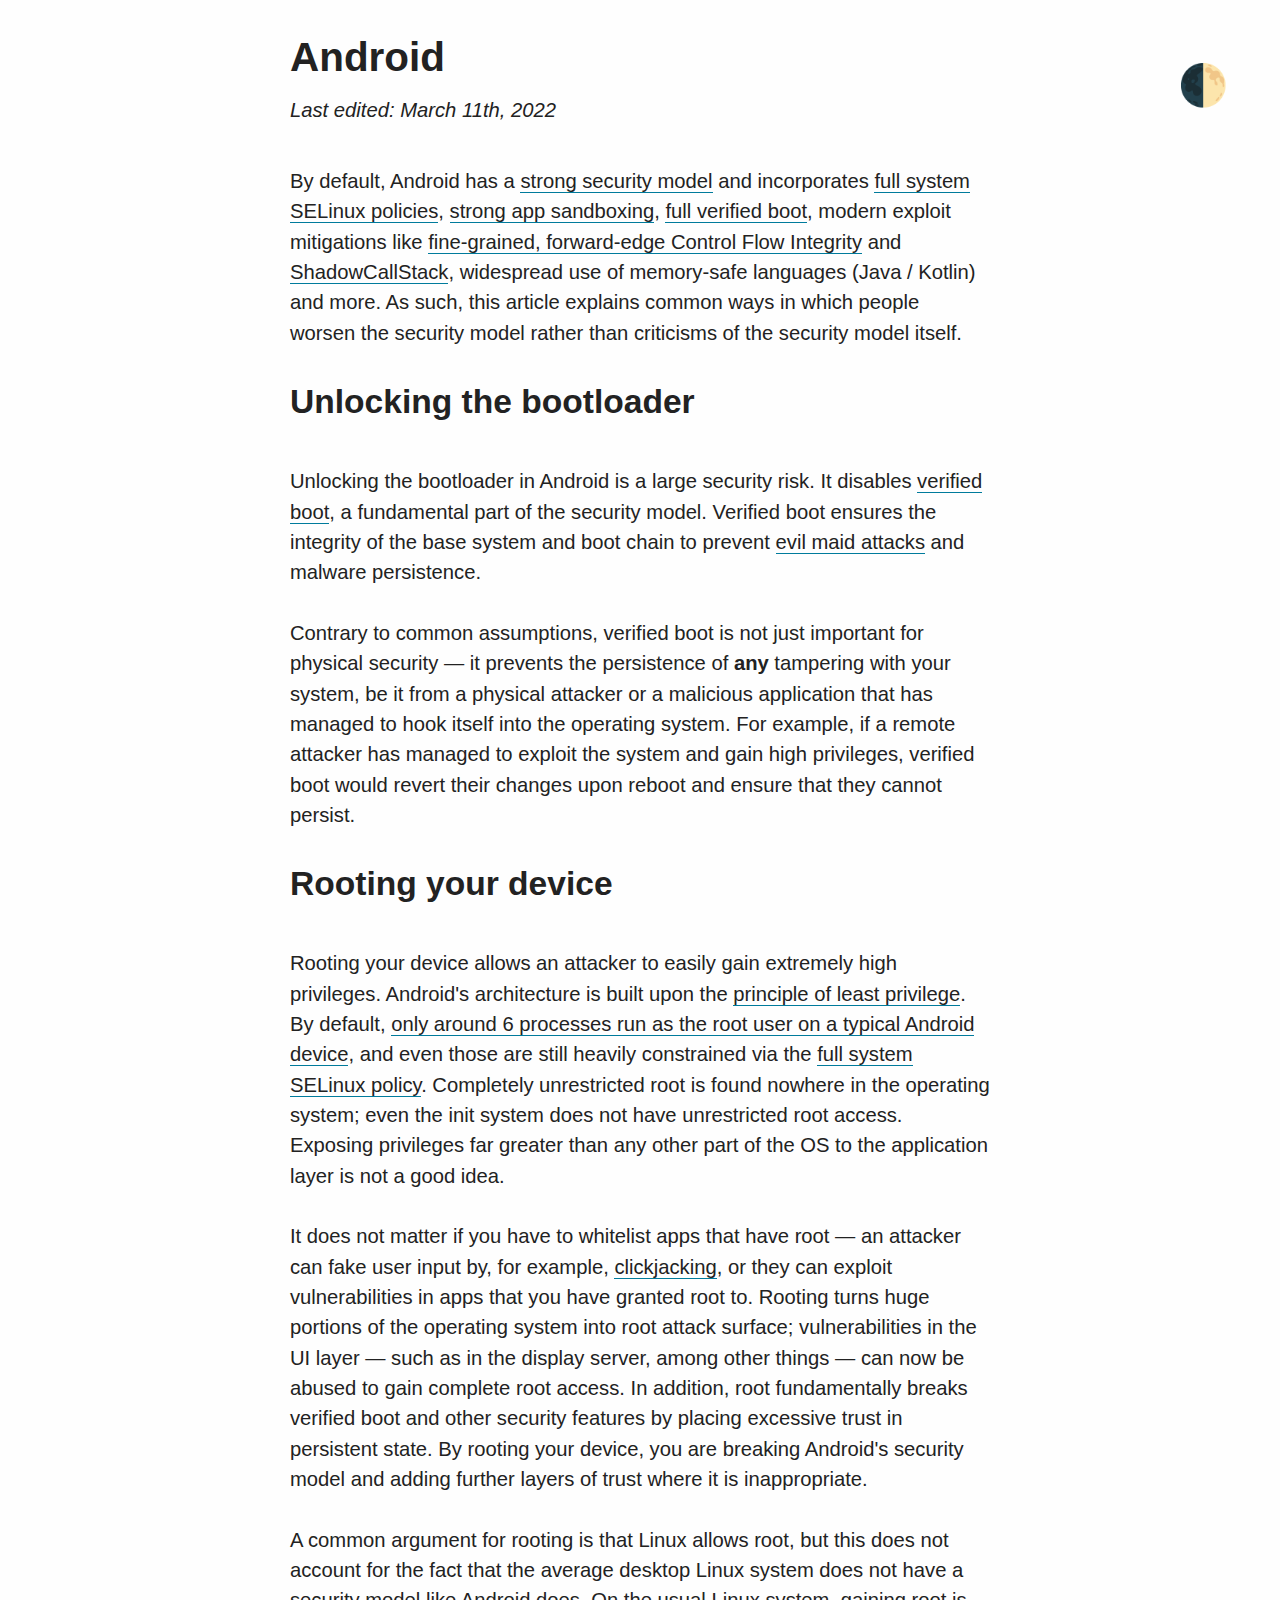
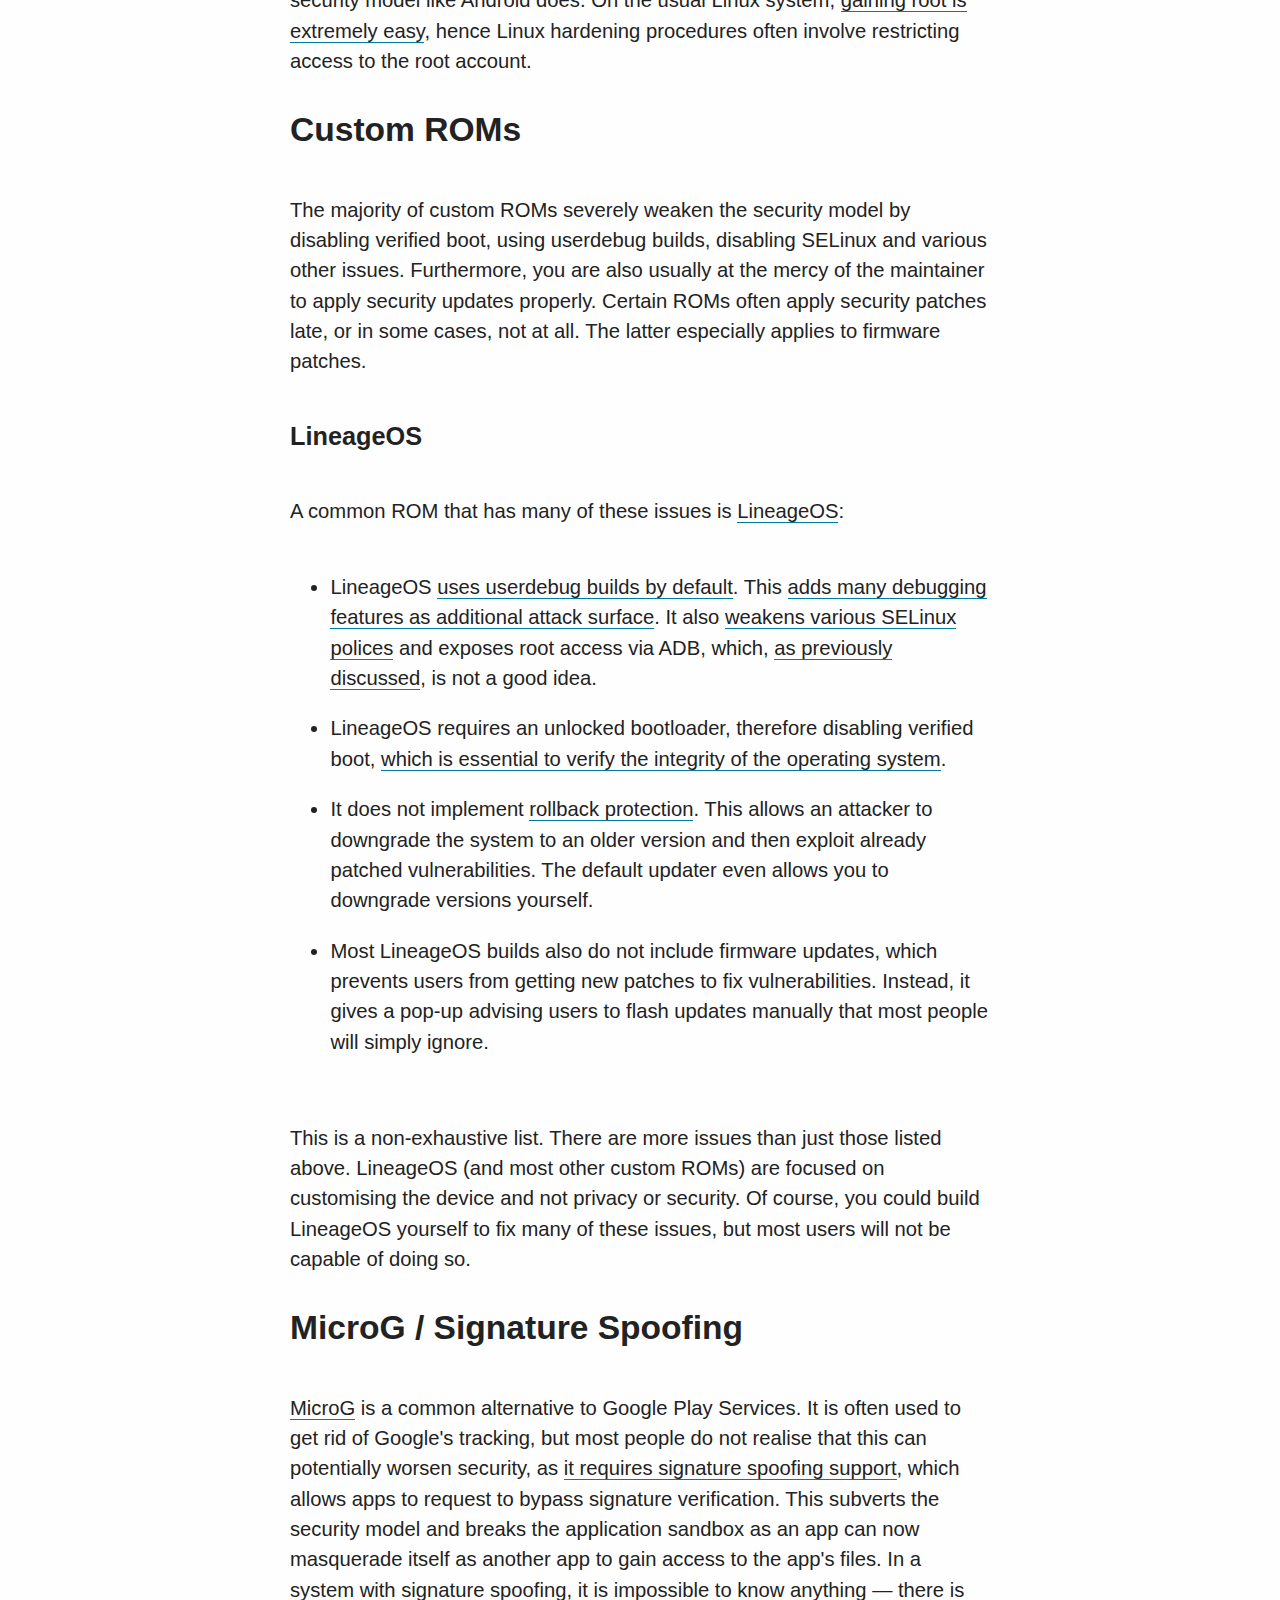
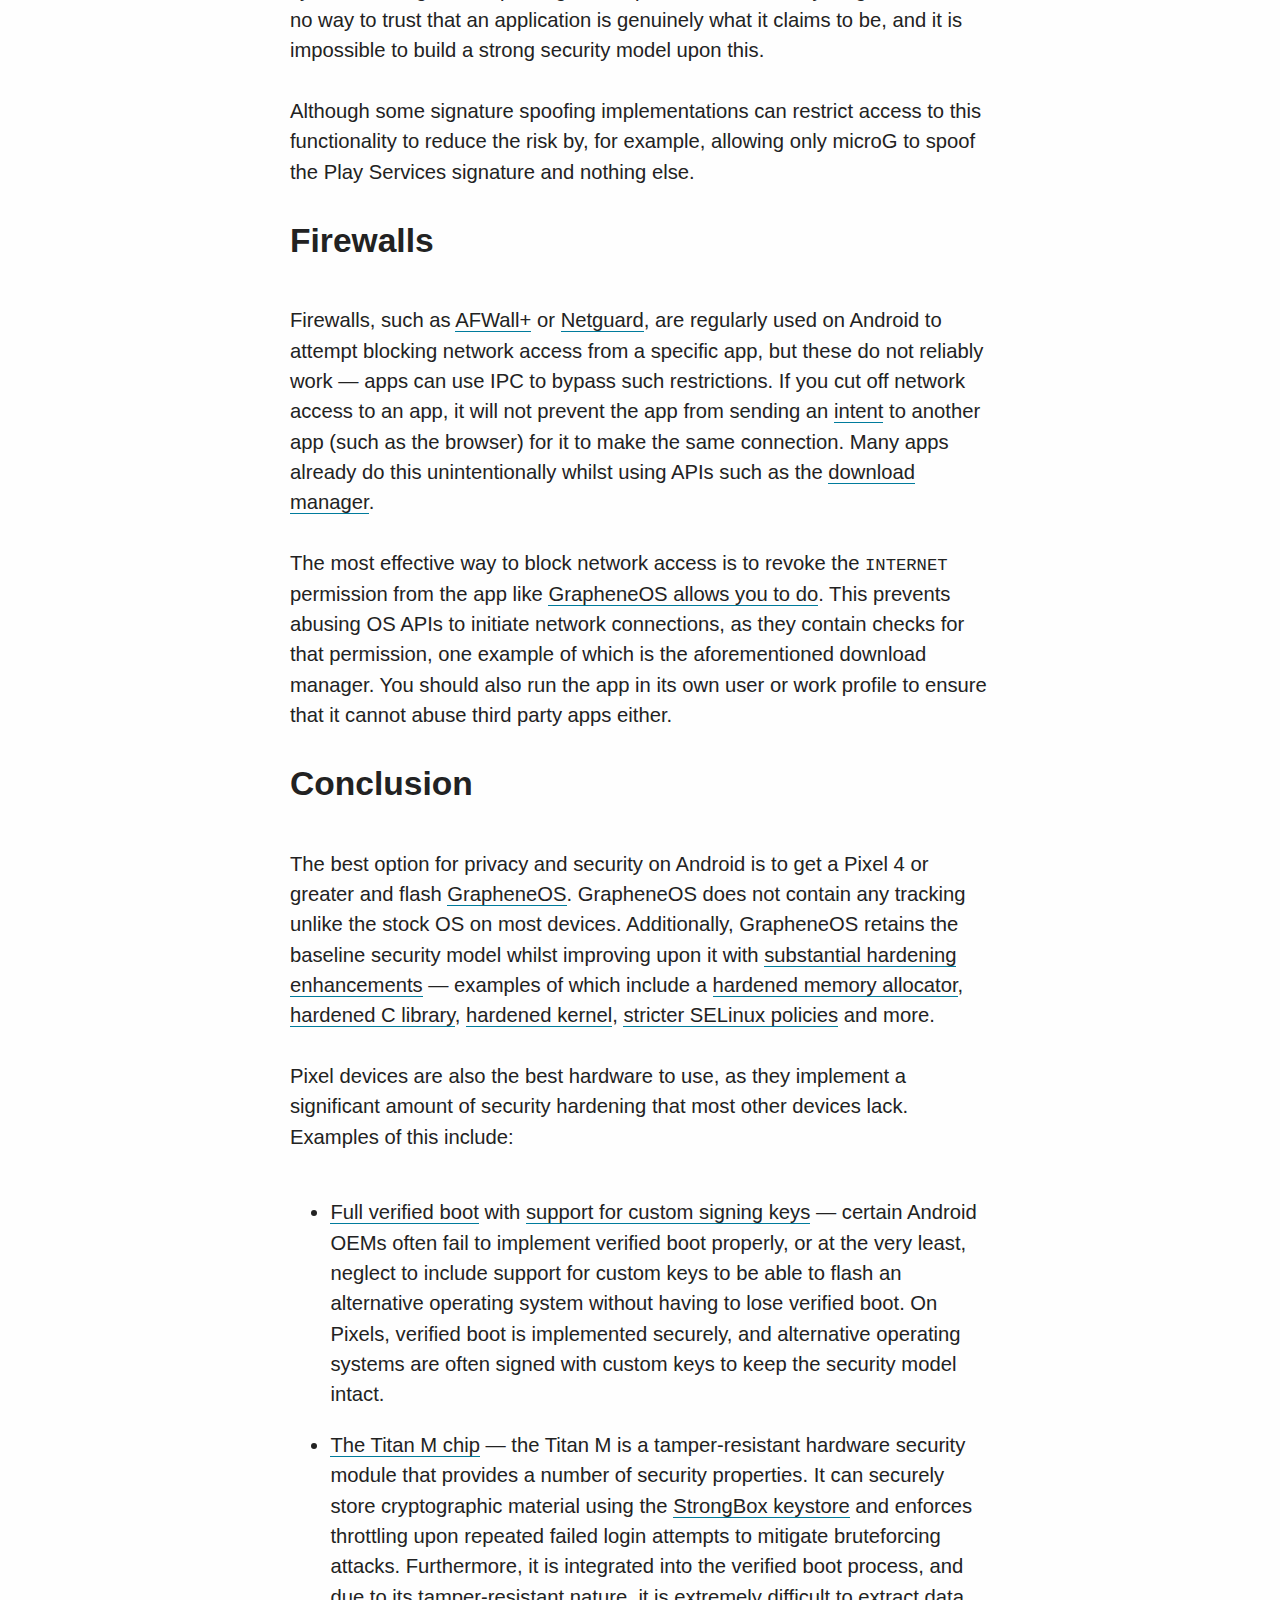
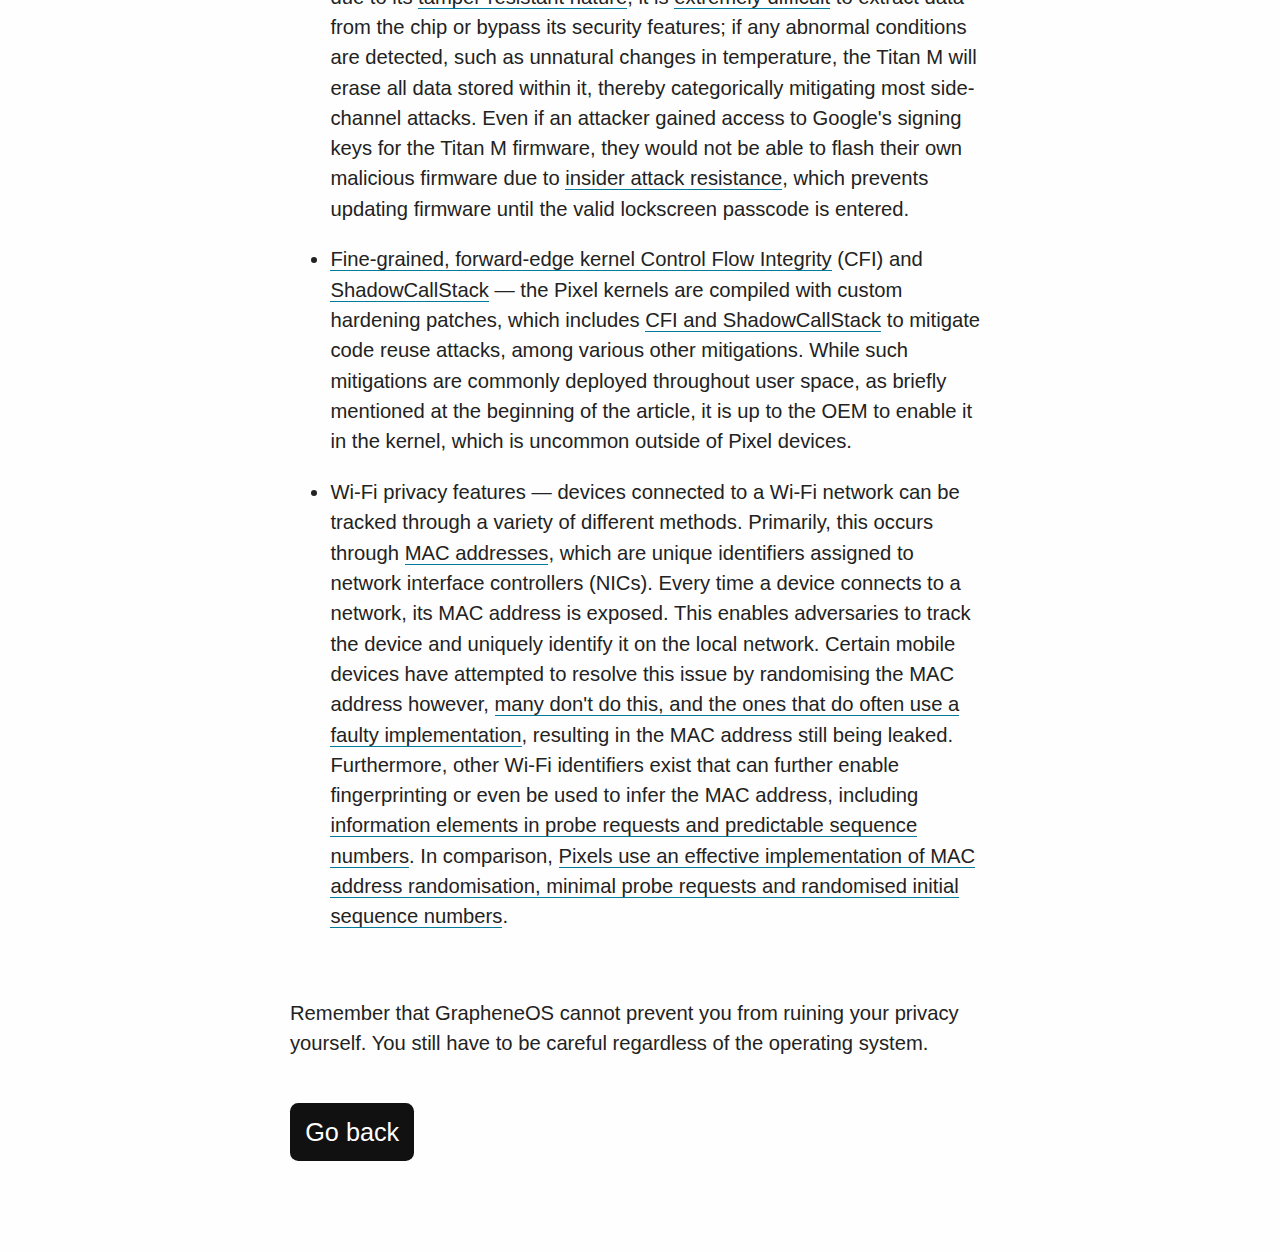
==== commit bd6ea21f: "Grammar and wording" ====
--- a/android.html
+++ b/android.html
@@ -1,227 +1,225 @@
 <!DOCTYPE html>
 <html lang=en>
-  <head>
-    <meta name="viewport" content="width=device-width, initial-scale=1.0">
-    <meta http-equiv="Content-Type" content="text/html; charset=UTF-8">
-    <meta http-equiv="Content-Security-Policy" content="default-src 'none'; style-src 'self' 'sha256-BHF2wjYzuFl1eF3qjlsAq+xvWjfztG2awREfjczVAIQ='; script-src 'self' 'sha256-6GFZjgP8rd6OHbLQAdEHCPBmNWb5aZRO1LA9AiwCdHI='; form-action 'none'; upgrade-insecure-requests; block-all-mixed-content; base-uri 'none'">
-    <meta name="referrer" content="no-referrer">
-    <link rel="stylesheet" type="text/css" href="/stylesheets/styles.css">
-    <script type="module" src="/js/theme.min.js"></script>
-    <title>Android | Madaidan's Insecurities</title>
-  </head>
-
-  <body>
-    <button class="theme-toggle">🌓</button>
-    <h1>Android</h1>
-
-    <p class="date"><em><time datetime="2021-06-14">Last edited: June 14th, 2021</time></em></p>
-
-    <p>
-      By default, Android has a <a href="https://arxiv.org/abs/1904.05572">strong security model</a> and incorporates
-      <a href="https://source.android.com/security/selinux/">full system SELinux policies</a>, <a
-      href="https://source.android.com/security/app-sandbox">strong app sandboxing</a>,
-      <a href="https://source.android.com/security/verifiedboot">full verified boot</a>, modern exploit mitigations like
-      <a href="https://source.android.com/devices/tech/debug/cfi">fine-grained, forward-edge Control Flow Integrity</a> and
-      <a href="https://source.android.com/devices/tech/debug/shadow-call-stack">ShadowCallStack</a>, widespread use of
-      memory-safe languages (Java / Kotlin) and more. As such, this article explains common ways in which people worsen the
-      security model rather than criticisms of the security model itself.
-    </p>
-
-    <h2 id="unlocking-the-bootloader"><a href="#unlocking-the-bootloader">Unlocking the bootloader</a></h2>
-
-    <p>
-      Unlocking the bootloader in Android is a large security risk. It disables <a
-      href="https://source.android.com/security/verifiedboot/">verified boot</a>, a fundamental part of the security
-      model. Verified boot ensures the integrity of the base system and boot chain to prevent <a href="https://en.wikipedia.org/wiki/Evil_maid_attack">
-      evil maid attacks</a> and malware persistence. <br>
-      <br>
-      Contrary to common assumptions, verified boot is not just important for physical security — it prevents the persistence
-      of <strong>any</strong> tampering with your system, be it from a physical attacker or a malicious application that has managed to
-      hook itself into the operating system. For example, if a remote attacker has managed to exploit the system and gain high
-      privileges, verified boot would revert their changes upon reboot and ensure that they cannot persist.
-    </p>
-
-    <h2 id="rooting"><a href="#rooting">Rooting your device</a></h2>
-
-    <p>
-      Rooting your device allows an attacker to easily gain extremely high privileges. Android's architecture is built
-      upon <a href="https://en.wikipedia.org/wiki/Principle_of_least_privilege">principle of least privilege</a>. By default,
-      <a href="https://source.android.com/security/overview/implement#root-processes">only around 6 processes run as the root
-      user on a typical Android device</a> and even those are still heavily constrained via the <a
-      href="https://source.android.com/security/selinux">full system SELinux policy</a>. Completely unrestricted root is found
-      nowhere in the operating system; even the init system does not have unrestricted root access. Exposing privileges far
-      greater than any other part of the OS to the application layer is not a good idea. <br>
-      <br>
-      It does not matter if you have to whitelist apps that have root — an attacker can fake user input by for example,
-      <a href="https://en.wikipedia.org/wiki/Clickjacking">clickjacking</a> or they can exploit vulnerabilities in apps that
-      you have granted root to. Rooting turns huge portions of the operating system into root attack surface; vulnerabilities
-      in the UI layer — such as in the display server, among other things — can now be abused to gain complete root access. In
-      addition, root fundamentally breaks verified boot and other security features by placing excessive trust in persistent
-      state. By rooting your device, you are breaking Android's security model and adding further layers
-      of trust where it is inappropriate. <br>
-      <br>
-      A common argument for rooting is that Linux allows root, but this does not account for the fact that the average
-      desktop Linux system does not have a security model like Android does. On the usual Linux system, <a
-      href="linux.html#root">gaining root is extremely easy</a>. This is why Linux hardening procedures often involve
-      restricting access to the root account.
-    </p>
-
-    <h2 id="custom-roms"><a href="#custom-roms">Custom ROMs</a></h2>
-
-    <p>
-      The majority of custom ROMs severely weaken the security model by disabling verified boot, using userdebug builds,
-      disabling SELinux and various other issues. Furthermore, you are also usually at the mercy of the maintainer to
-      apply security updates properly. Certain ROMs often apply security patches late or sometimes not apply them at all,
-      especially when it comes to firmware patches.
-    </p>
-
-    <h3 id="lineageos"><a href="#lineageos">LineageOS</a></h3>
-
-    <p>
-      A common ROM that has many of these issues is <a href="https://lineageos.org/">LineageOS</a>:
-    </p>
-
-    <ul>
-      <li>
-        LineageOS <a href="https://github.com/LineageOS/hudson/blob/master/lineage-build-targets">uses
-        userdebug builds by default</a>. This <a href="https://source.android.com/setup/build/building#choose-a-target">
-        adds many debugging features as additional attack surface</a>. It also <a
-        href="https://github.com/LineageOS/android_system_sepolicy/search?q=userdebug&type=code">weakens various SELinux
-        polices</a> and exposes root access via adb which <a href="#rooting">as discussed above</a>, is not a good idea.
-      </li>
-
-      <li>
-        LineageOS requires an unlocked bootloader, therefore disabling verified boot which <a href="#unlocking-the-bootloader">
-        is essential to verify the integrity of the operating system</a>.
-      </li>
-
-      <li>
-        It does not implement <a href="https://source.android.com/security/verifiedboot/verified-boot#rollback-protection">
-        rollback protection</a>. This allows an attacker to downgrade the system to an older version and then exploit already
-        patched vulnerabilities. The default updater even allows you to downgrade versions yourself.
-      </li>
-
-      <li>
-        Most LineageOS builds also do not include firmware updates which prevents users from getting new patches to fix
-        vulnerabilities. Instead, it gives a pop-up advising users to flash updates manually that most people will simply
-        ignore.
-      </li>
-    </ul>
-
-    <p>
-      This is a non-exhaustive list. There are more issues than just those listed above. LineageOS (and most other custom
-      ROMs) are focused on customising the device and not privacy or security. Of course, you could build LineageOS yourself
-      to fix many of these issues, but most users will not be capable of doing so.
-    </p>
-
-    <h2 id="microg-signature-spoofing"><a href="#microg-signature-spoofing">MicroG / Signature Spoofing</a></h2>
-
-    <p>
-      <a href="https://microg.org/">MicroG</a> is a common alternative to Google Play Services. It is often used to get rid
-      of Google's tracking, but most people do not realise that this can potentially worsen security as it
-      <a href="https://github.com/microg/android_packages_apps_GmsCore/wiki/Signature-Spoofing">requires signature spoofing
-      support</a> which allows apps to request to bypass signature verification. This subverts the security model and
-      breaks the application sandbox as an app can now masquerade itself as another app to gain access to the app's files.
-      In a system with signature spoofing, it is impossible to know anything — there is no way to trust that an application
-      is genuinely what it claims to be and it is impossible to build a strong security model upon this. <br>
-      <br>
-      Although some signature spoofing implementations restrict access to this functionality to make it less bad, such as <a
-      href="https://gitlab.com/CalyxOS/platform_frameworks_base/-/commit/bfeee22ba01b6fddb795c6c9b2d93565bb6a4965">CalyxOS'
-      implementation</a> which allows only microG to spoof the Play Services signature and nothing else.
-    </p>
-
-    <h2 id="firewalls"><a href="#firewalls">Firewalls</a></h2>
-
-    <p>
-      Firewalls, such as <a href="https://github.com/ukanth/afwall/">AFWall+</a> or <a href="https://www.netguard.me/">
-      Netguard</a>, are regularly used on Android to attempt to block network access from a specific app, but these
-      do not reliably work — apps can use IPC to bypass the restrictions. If you cut off network access to an app, it
-      will not prevent the app from sending an <a href="https://developer.android.com/reference/android/content/Intent">
-      intent</a> to another app (such as the browser) to make it make the same connection. Many apps already do this
-      unintentionally whilst using APIs such as the <a
-      href="https://developer.android.com/reference/android/app/DownloadManager">download manager</a>. <br>
-      <br>
-      The most effective way to block network access is to revoke the <code>INTERNET</code> permission from the app
-      like <a href="https://github.com/GrapheneOS/platform_frameworks_base/commit/5e2898e9d21dd6802bb0b0139e7e496c41e1cd80">
-      GrapheneOS allows you to do</a>. This prevents abusing OS APIs to initiate network connections as they contain checks
-      for that permission, one example of which is the aforementioned download manager. You should also run the app in its
-      own user or work profile to ensure that it cannot abuse third party apps either.
-    </p>
-
-    <h2 id="conclusion"><a href="#conclusion">Conclusion</a></h2>
-
-    <p>
-      The best option for privacy and security on Android is to get a Pixel 3 or greater and flash <a href="https://grapheneos.org/">
-      GrapheneOS</a>. GrapheneOS does not contain any tracking unlike the stock OS on most devices. Additionally, GrapheneOS
-      retains the baseline security model whilst improving upon it with <a href="https://grapheneos.org/features">substantial
-      hardening enhancements</a> — examples of which include a <a href="https://github.com/GrapheneOS/hardened_malloc">hardened
-      memory allocator</a>, <a href="https://github.com/GrapheneOS/platform_bionic">hardened C library</a>, <a
-      href="https://github.com/GrapheneOS/kernel_google_coral">hardened kernel</a>, <a
-      href="https://github.com/GrapheneOS/platform_system_sepolicy">stricter SELinux policies</a> and more. <br>
-      <br>
-      Pixel devices are also the best hardware to use as they implement a significant amount of security hardening that most
-      other devices lack. Examples of this include:
-    </p>
-
-    <ul>
-      <li>
-        <a href="https://source.android.com/security/verifiedboot/">Full verified boot</a> with <a
-        href="https://android.googlesource.com/platform/external/avb/+/master/README.md#pixel-2-and-later">support for custom
-        signing keys</a> — certain Android OEMs often fail to implement verified boot properly or at the very least, neglect
-        to include support for custom keys to be able to flash an alternative operating system without having to lose verified
-        boot. On Pixels, verified boot is implemented securely and alternative operating systems are often signed with custom
-        keys to keep the security model intact.
-      </li>
-
-      <li>
-        <a href="https://www.blog.google/products/pixel/titan-m-makes-pixel-3-our-most-secure-phone-yet/">The Titan M chip</a> —
-        the Titan M is a tamper-resistant hardware security module that provides a number of security properties. It can securely
-        store cryptographic material using the <a href="https://developer.android.com/training/articles/keystore#HardwareSecurityModule">
-        StrongBox keystore</a> and enforces throttling upon repeated failed login attempts to mitigate bruteforcing attacks.
-        Furthermore, it is integrated into the verified boot process and due to its <a
-        href="https://android-developers.googleblog.com/2018/10/building-titan-better-security-through.html">tamper-resistant nature</a>,
-        it is <a href="https://www.google.com/about/appsecurity/android-rewards/">extremely difficult</a> to extract data from the chip
-        or bypass its security features; if any abnormal conditions are detected, such as unnatural changes in temperature, the Titan M
-        will erase all data stored within it, thereby categorically mitigating most side-channel attacks. Even if an attacker gained
-        access to Google's signing keys for the Titan M firmware, they would not be able to flash their own malicious firmware due to
-        <a href="https://android-developers.googleblog.com/2018/05/insider-attack-resistance.html">insider attack resistance</a> which
-        prevents updating firmware until the valid lockscreen passcode is entered.
-      </li>
-
-      <li>
-        <a href="https://i.blackhat.com/USA-19/Thursday/us-19-Pi-Exploiting-Qualcomm-WLAN-And-Modem-Over-The-Air-wp.pdf">
-        Decent SoC exploit mitigations and a strict IOMMU to isolate physical components</a> — the Qualcomm SoC used on Pixel devices
-        implements modern exploit mitigations and a robust <a href="https://en.wikipedia.org/wiki/Input%E2%80%93output_memory_management_unit">
-        IOMMU</a> which controls the areas of memory accessible to devices and ensures that an exploit in, for example, the baseband will
-        not grant the attacker complete memory access. In comparison, other manufacturers such as Broadcom have historically neglected to
-        include <a href="https://googleprojectzero.blogspot.com/2017/04/over-air-exploiting-broadcoms-wi-fi_4.html">basic</a> <a
-        href="https://www.youtube.com/watch?v=TDk2RId8LFo">mitigations</a> introduced elsewhere decades ago, including stack cookies, ASLR
-        and DEP.
-      </li>
-
-      <li>
-        <a href="https://android-developers.googleblog.com/2018/10/control-flow-integrity-in-android-kernel.html">
-        Fine-grained, forward-edge kernel Control Flow Integrity</a> (CFI) and <a
-        href="https://security.googleblog.com/2019/10/protecting-against-code-reuse-in-linux_30.html">ShadowCallStack</a> — the Pixel kernels
-        are compiled with custom hardening patches which includes <a href="linux.html#cfi">CFI and ShadowCallStack</a> to mitigate code reuse
-        attacks, among various other mitigations. While such mitigations are commonly deployed throughout user space, as briefly mentioned at
-        the beginning of the article, it is up to the OEM to enable it in the kernel which is uncommon outside of Pixel devices.
-      </li>
-      
-      <li>
-        Wi-Fi privacy features — devices connected to a Wi-Fi network can be tracked through a variety of different methods. Primarily, this occurs
-        through <a href="https://en.wikipedia.org/wiki/MAC_address">MAC addresses</a> which are unique identifiers assigned to network interface
-        controllers (NICs). Every time a device connects to a network, its MAC address is exposed. This enables adversaries to track the device and
-        uniquely identify it on the local network. Certain mobile devices have attempted to resolve this issue by randomising the MAC address however, <a
-        href="https://arxiv.org/pdf/1703.02874.pdf">many don't do this and the ones that do often use a faulty implementation</a>, resulting in the MAC
-        address still being leaked. Furthermore, other Wi-Fi indentifiers exist that can further enable fingerprinting or even be used to infer the MAC
-        address, including <a href="https://papers.mathyvanhoef.com/asiaccs2016.pdf">information elements in probe requests and predictable sequence
-        numbers</a>. In comparison, <a href="https://android-developers.googleblog.com/2017/04/changes-to-device-identifiers-in.html">Pixels use an
-        effective implementation of MAC address randomisation, minimal probe requests and randomised initial sequence numbers</a>.
-      </li>
-    </ul>
-
-    <p>Remember that GrapheneOS cannot prevent you from ruining your privacy yourself. You still have to be careful regardless of the operating system.</p>
-    <a class="back" href="/index.html">Go back</a>
-  </body>
+
+<head>
+  <meta charset="utf-8">
+  <meta name="viewport" content="width=device-width, initial-scale=1.0">
+  <meta http-equiv="Content-Type" content="text/html; charset=UTF-8">
+  <meta http-equiv="Content-Security-Policy" content="default-src 'none'; style-src 'self'; script-src 'self'; form-action 'none'; upgrade-insecure-requests; block-all-mixed-content; base-uri 'none'">
+  <meta name="referrer" content="no-referrer">
+  <link rel="stylesheet" type="text/css" href="styles.css">
+  <title>Android | Madaidan's Insecurities</title>
+</head>
+
+<body>
+  <h1>Android</h1>
+
+  <p class="date"><em><time datetime="2022-03-11">Last edited: March 11th, 2022</time></em></p>
+
+  <p>
+    By default, Android has a <a href="https://arxiv.org/abs/1904.05572">strong security model</a> and incorporates
+    <a href="https://source.android.com/security/selinux/">full system SELinux policies</a>, <a
+    href="https://source.android.com/security/app-sandbox">strong app sandboxing</a>,
+    <a href="https://source.android.com/security/verifiedboot">full verified boot</a>, modern exploit mitigations like
+    <a href="https://source.android.com/devices/tech/debug/cfi">fine-grained, forward-edge Control Flow Integrity</a> and
+    <a href="https://source.android.com/devices/tech/debug/shadow-call-stack">ShadowCallStack</a>, widespread use of
+    memory-safe languages (Java / Kotlin) and more. As such, this article explains common ways in which people worsen the
+    security model rather than criticisms of the security model itself.
+  </p>
+
+  <h2 id="unlocking-the-bootloader"><a href="#unlocking-the-bootloader">Unlocking the bootloader</a></h2>
+
+  <p>
+    Unlocking the bootloader in Android is a large security risk. It disables <a
+    href="https://source.android.com/security/verifiedboot/">verified boot</a>, a fundamental part of the security
+    model. Verified boot ensures the integrity of the base system and boot chain to prevent <a href="https://en.wikipedia.org/wiki/Evil_maid_attack">
+    evil maid attacks</a> and malware persistence. <br>
+    <br>
+    Contrary to common assumptions, verified boot is not just important for physical security — it prevents the persistence
+    of <strong>any</strong> tampering with your system, be it from a physical attacker or a malicious application that has managed to
+    hook itself into the operating system. For example, if a remote attacker has managed to exploit the system and gain high
+    privileges, verified boot would revert their changes upon reboot and ensure that they cannot persist.
+  </p>
+
+  <h2 id="rooting"><a href="#rooting">Rooting your device</a></h2>
+
+  <p>
+    Rooting your device allows an attacker to easily gain extremely high privileges. Android's architecture is built
+    upon the <a href="https://en.wikipedia.org/wiki/Principle_of_least_privilege">principle of least privilege</a>. By default,
+    <a href="https://source.android.com/security/overview/implement#root-processes">only around 6 processes run as the root
+    user on a typical Android device</a>, and even those are still heavily constrained via the <a
+    href="https://source.android.com/security/selinux">full system SELinux policy</a>. Completely unrestricted root is found
+    nowhere in the operating system; even the init system does not have unrestricted root access. Exposing privileges far
+    greater than any other part of the OS to the application layer is not a good idea. <br>
+    <br>
+    It does not matter if you have to whitelist apps that have root — an attacker can fake user input by, for example,
+    <a href="https://en.wikipedia.org/wiki/Clickjacking">clickjacking</a>, or they can exploit vulnerabilities in apps that
+    you have granted root to. Rooting turns huge portions of the operating system into root attack surface; vulnerabilities
+    in the UI layer — such as in the display server, among other things — can now be abused to gain complete root access. In
+    addition, root fundamentally breaks verified boot and other security features by placing excessive trust in persistent
+    state. By rooting your device, you are breaking Android's security model and adding further layers
+    of trust where it is inappropriate. <br>
+    <br>
+    A common argument for rooting is that Linux allows root, but this does not account for the fact that the average
+    desktop Linux system does not have a security model like Android does. On the usual Linux system, <a
+    href="linux.html#root">gaining root is extremely easy</a>, hence Linux hardening procedures often involve
+    restricting access to the root account.
+  </p>
+
+  <h2 id="custom-roms"><a href="#custom-roms">Custom ROMs</a></h2>
+
+  <p>
+    The majority of custom ROMs severely weaken the security model by disabling verified boot, using userdebug builds,
+    disabling SELinux and various other issues. Furthermore, you are also usually at the mercy of the maintainer to
+    apply security updates properly. Certain ROMs often apply security patches late, or in some cases, not at all. The
+    latter especially applies to firmware patches.
+  </p>
+
+  <h3 id="lineageos"><a href="#lineageos">LineageOS</a></h3>
+
+  <p>
+    A common ROM that has many of these issues is <a href="https://lineageos.org/">LineageOS</a>:
+  </p>
+
+  <ul>
+    <li class="lilist">
+      LineageOS <a href="https://github.com/LineageOS/hudson/blob/master/lineage-build-targets">uses
+      userdebug builds by default</a>. This <a href="https://source.android.com/setup/build/building#choose-a-target">
+      adds many debugging features as additional attack surface</a>. It also <a
+      href="https://github.com/LineageOS/android_system_sepolicy/search?q=userdebug&type=code">weakens various SELinux
+      polices</a> and exposes root access via ADB, which, <a href="#rooting">as previously discussed</a>, is not a good
+      idea.
+    </li>
+
+    <li class="lilist">
+      LineageOS requires an unlocked bootloader, therefore disabling verified boot, <a href="#unlocking-the-bootloader">
+      which is essential to verify the integrity of the operating system</a>.
+    </li>
+
+    <li class="lilist">
+      It does not implement <a href="https://source.android.com/security/verifiedboot/verified-boot#rollback-protection">
+      rollback protection</a>. This allows an attacker to downgrade the system to an older version and then exploit already
+      patched vulnerabilities. The default updater even allows you to downgrade versions yourself.
+    </li>
+
+    <li class="lilist">
+      Most LineageOS builds also do not include firmware updates, which prevents users from getting new patches to fix
+      vulnerabilities. Instead, it gives a pop-up advising users to flash updates manually that most people will simply
+      ignore.
+    </li>
+  </ul>
+
+  <p>
+    This is a non-exhaustive list. There are more issues than just those listed above. LineageOS (and most other custom
+    ROMs) are focused on customising the device and not privacy or security. Of course, you could build LineageOS yourself
+    to fix many of these issues, but most users will not be capable of doing so.
+  </p>
+
+  <h2 id="microg-signature-spoofing"><a href="#microg-signature-spoofing">MicroG / Signature Spoofing</a></h2>
+
+  <p>
+    <a href="https://microg.org/">MicroG</a> is a common alternative to Google Play Services. It is often used to get rid
+    of Google's tracking, but most people do not realise that this can potentially worsen security, as
+    <a href="https://github.com/microg/android_packages_apps_GmsCore/wiki/Signature-Spoofing">it requires signature spoofing
+    support</a>, which allows apps to request to bypass signature verification. This subverts the security model and
+    breaks the application sandbox as an app can now masquerade itself as another app to gain access to the app's files.
+    In a system with signature spoofing, it is impossible to know anything — there is no way to trust that an application
+    is genuinely what it claims to be, and it is impossible to build a strong security model upon this. <br>
+    <br>
+    Although some signature spoofing implementations can restrict access to this functionality to reduce the risk by, for
+    example, allowing only microG to spoof the Play Services signature and nothing else.
+  </p>
+
+  <h2 id="firewalls"><a href="#firewalls">Firewalls</a></h2>
+
+  <p>
+    Firewalls, such as <a href="https://github.com/ukanth/afwall/">AFWall+</a> or <a href="https://www.netguard.me/">
+    Netguard</a>, are regularly used on Android to attempt blocking network access from a specific app, but these
+    do not reliably work — apps can use IPC to bypass such restrictions. If you cut off network access to an app, it
+    will not prevent the app from sending an <a href="https://developer.android.com/reference/android/content/Intent">
+    intent</a> to another app (such as the browser) for it to make the same connection. Many apps already do this
+    unintentionally whilst using APIs such as the <a
+    href="https://developer.android.com/reference/android/app/DownloadManager">download manager</a>. <br>
+    <br>
+    The most effective way to block network access is to revoke the <code>INTERNET</code> permission from the app
+    like <a href="https://github.com/GrapheneOS/platform_frameworks_base/commit/5e2898e9d21dd6802bb0b0139e7e496c41e1cd80">
+    GrapheneOS allows you to do</a>. This prevents abusing OS APIs to initiate network connections, as they contain checks
+    for that permission, one example of which is the aforementioned download manager. You should also run the app in its
+    own user or work profile to ensure that it cannot abuse third party apps either.
+  </p>
+
+  <h2 id="conclusion"><a href="#conclusion">Conclusion</a></h2>
+
+  <p>
+    The best option for privacy and security on Android is to get a Pixel 4 or greater and flash <a href="https://grapheneos.org/">
+    GrapheneOS</a>. GrapheneOS does not contain any tracking unlike the stock OS on most devices. Additionally, GrapheneOS
+    retains the baseline security model whilst improving upon it with <a href="https://grapheneos.org/features">substantial
+    hardening enhancements</a> — examples of which include a <a href="https://github.com/GrapheneOS/hardened_malloc">hardened
+    memory allocator</a>, <a href="https://github.com/GrapheneOS/platform_bionic">hardened C library</a>, <a
+    href="https://github.com/GrapheneOS/kernel_google_raviole">hardened kernel</a>, <a
+    href="https://github.com/GrapheneOS/platform_system_sepolicy">stricter SELinux policies</a> and more. <br>
+    <br>
+    Pixel devices are also the best hardware to use, as they implement a significant amount of security hardening that most
+    other devices lack. Examples of this include:
+  </p>
+
+  <ul>
+    <li class="lilist">
+      <a href="https://source.android.com/security/verifiedboot/">Full verified boot</a> with <a
+      href="https://android.googlesource.com/platform/external/avb/+/master/README.md#pixel-2-and-later">support for custom
+      signing keys</a> — certain Android OEMs often fail to implement verified boot properly, or at the very least, neglect
+      to include support for custom keys to be able to flash an alternative operating system without having to lose verified
+      boot. On Pixels, verified boot is implemented securely, and alternative operating systems are often signed with custom
+      keys to keep the security model intact.
+    </li>
+    
+    <li class="lilist">
+      <a href="https://www.blog.google/products/pixel/titan-m-makes-pixel-3-our-most-secure-phone-yet/">The Titan M chip</a> —
+      the Titan M is a tamper-resistant hardware security module that provides a number of security properties. It can securely
+      store cryptographic material using the <a href="https://developer.android.com/training/articles/keystore#HardwareSecurityModule">
+      StrongBox keystore</a> and enforces throttling upon repeated failed login attempts to mitigate bruteforcing attacks.
+      Furthermore, it is integrated into the verified boot process, and due to its <a
+      href="https://android-developers.googleblog.com/2018/10/building-titan-better-security-through.html">tamper-resistant nature</a>,
+      it is <a href="https://www.google.com/about/appsecurity/android-rewards/">extremely difficult</a> to extract data from the chip
+      or bypass its security features; if any abnormal conditions are detected, such as unnatural changes in temperature, the Titan M
+      will erase all data stored within it, thereby categorically mitigating most side-channel attacks. Even if an attacker gained
+      access to Google's signing keys for the Titan M firmware, they would not be able to flash their own malicious firmware due to
+      <a href="https://android-developers.googleblog.com/2018/05/insider-attack-resistance.html">insider attack resistance</a>, which
+      prevents updating firmware until the valid lockscreen passcode is entered.
+    </li>
+
+    <li class="lilist">
+      <a href="https://android-developers.googleblog.com/2018/10/control-flow-integrity-in-android-kernel.html">
+      Fine-grained, forward-edge kernel Control Flow Integrity</a> (CFI) and <a
+      href="https://security.googleblog.com/2019/10/protecting-against-code-reuse-in-linux_30.html">ShadowCallStack</a> — the Pixel kernels
+      are compiled with custom hardening patches, which includes <a href="linux.html#cfi">CFI and ShadowCallStack</a> to mitigate code reuse
+      attacks, among various other mitigations. While such mitigations are commonly deployed throughout user space, as briefly mentioned at
+      the beginning of the article, it is up to the OEM to enable it in the kernel, which is uncommon outside of Pixel devices.
+    </li>
+    
+    <li class="lilist">
+      Wi-Fi privacy features — devices connected to a Wi-Fi network can be tracked through a variety of different methods. Primarily, this occurs
+      through <a href="https://en.wikipedia.org/wiki/MAC_address">MAC addresses</a>, which are unique identifiers assigned to network interface
+      controllers (NICs). Every time a device connects to a network, its MAC address is exposed. This enables adversaries to track the device and
+      uniquely identify it on the local network. Certain mobile devices have attempted to resolve this issue by randomising the MAC address however, <a
+      href="https://arxiv.org/pdf/1703.02874.pdf">many don't do this, and the ones that do often use a faulty implementation</a>, resulting in the MAC
+      address still being leaked. Furthermore, other Wi-Fi identifiers exist that can further enable fingerprinting or even be used to infer the MAC
+      address, including <a href="https://papers.mathyvanhoef.com/asiaccs2016.pdf">information elements in probe requests and predictable sequence
+      numbers</a>. In comparison, <a href="https://android-developers.googleblog.com/2017/04/changes-to-device-identifiers-in.html">Pixels use an
+      effective implementation of MAC address randomisation, minimal probe requests and randomised initial sequence numbers</a>.
+    </li>
+  </ul>
+
+  <p>
+    Remember that GrapheneOS cannot prevent you from ruining your privacy yourself. You still have to be
+    careful regardless of the operating system.
+  </p>
+
+  <p class="p-final">
+    <a href="index.html" class="back">Go back</a>
+  </p>
+
+  <button class="dark-mode-toggle">🌓</button>
+  <script type="text/javascript" src="toggle.js"></script>
+</body>
 </html>
--- a/styles.css
+++ b/styles.css
@@ -0,0 +1,245 @@
+* {
+    font-family: inherit;
+    background-color: inherit;
+    margin: 0;
+    padding: 0;
+    box-sizing: border-box;
+}
+
+html {
+    font-size: calc(1em + 0.33vw);
+}
+
+body {
+    font-family: Arial, Helvetica Neue, sans-serif;
+    line-height: 1.5;
+    background-color: #fefefe;
+    color: #222;
+    max-width: 700px;
+    margin: auto;
+}
+
+ul {
+    overflow: hidden;
+    padding-left: 2em;
+}
+
+*+* {
+    margin-top: 2.25rem;
+}
+
+br, li+li, body {
+    margin-top: 0;
+}
+
+p+p {
+    margin-top: 0.75rem;
+}
+
+a {
+    text-decoration: none;
+    border-bottom: 1px solid #007b9c;
+    color: inherit;
+    outline-offset: 2px;
+}
+
+h1, h2, h3, h4 {
+    line-height: 1.125;
+    max-width: 800px;
+}
+
+h2 a, h3 a, h4 a {
+    border-bottom: 0;
+}
+
+h2 a:hover, h3 a:hover, h4 a:hover {
+    border-bottom: 1px solid #007b9c;
+}
+
+h1 {
+    font-size: 2rem;
+    margin: 5% auto;
+}
+
+h2 {
+    font-size: 1.66rem;
+    margin: 5% auto;
+}
+
+h3 {
+    font-size: 1.25rem;
+}
+
+pre {
+    overflow-x: auto;
+    padding: 1rem;
+    border: 1px solid;
+}
+
+code {
+    font-family: Consolas, Monaco, 'Andale Mono', 'Ubuntu Mono', monospace;
+    font-size: 0.85em;
+    background-color: transparent;
+}
+
+table, td {
+    border: 1px solid #333;
+}
+
+td {
+    padding: 5px 10px;
+    text-align: center;
+}
+
+thead, tfoot {
+    background-color: #333;
+    color: #fff;
+}
+
+.identifier-column, .identifier-row {
+    text-align: left;
+}
+
+.identifier-row {
+    font-weight: bold;
+}
+
+.quote {
+    overflow-x: auto;
+    padding: 1rem;
+    border: 1px solid;
+    font-style: italic;
+}
+
+.index-column {
+    float: left;
+    width: 50%;
+    margin-bottom: 1rem;
+}
+
+.index-column-list {
+    margin-left: -1rem;
+}
+
+#right-index-column {
+    margin-top: 0rem;
+}
+
+.index-row {
+    margin-top: 1rem;
+}
+
+.index-row:after {
+    content: "";
+    display: table;
+    clear: both;
+}
+
+.lilist {
+    padding-bottom: 1em;
+}
+
+.back {
+    font-size: 1.25rem;
+    border-radius: 0.33em;
+    background: #111;
+    color: #fefefe;
+    padding: 0.75rem;
+    border: 0;
+}
+
+.dark-mode>.dark-mode-toggle {
+    color: white;
+}
+
+.dark-mode {
+    background-color: #252627;
+    color: #a9a9b3;
+}
+
+.dark-mode-toggle {
+    border: none;
+    padding: 15px 32px;
+    text-align: center;
+    text-decoration: none;
+    display: inline-block;
+    position: absolute;
+    top: 0;
+    right: 20px;
+    outline: none;
+    font-size: 2rem;
+    background: transparent;
+}
+
+.p-final {
+    padding-top: 2rem;
+    padding-bottom: 5rem;
+}
+
+.date {
+    margin-top: -1rem;
+    margin-bottom: 2rem;
+}
+
+details {
+    margin: 0;
+    line-height: 2;
+}
+
+a.nodropdown {
+    font-size: 1.33rem;
+    line-height: 2;
+    margin: 1em;    
+}
+
+summary {
+    font-size: 1.33rem;
+}
+
+details[open] > details {
+    margin-left: 2.5em;
+    font-size: calc(.75em);
+}
+
+details[open] > details > summary {
+    font-size: calc(1.33em);
+}
+
+details[open] > a {
+    margin-left: 3em;
+}
+
+/* Makes the index columns stack on top of each other at low screen width */
+@media screen and (max-width: 360px) {
+    .index-column {
+        width: 100%;
+    }
+}
+
+@media screen and (max-width: 45em) {
+    body {
+        padding: 25px;
+    }
+    body a {
+        hyphens: auto;
+    }
+    h1 {
+        margin-left: 0;
+        max-width: 75%;
+    }
+    code {
+        word-break: break-all;
+    }
+    .dark-mode-toggle {
+        margin-top: 5px;
+    }
+}
+
+@media print {
+    a {
+        border: 0;
+    }
+    pre code {
+        white-space: pre-wrap !important;
+    }
+}
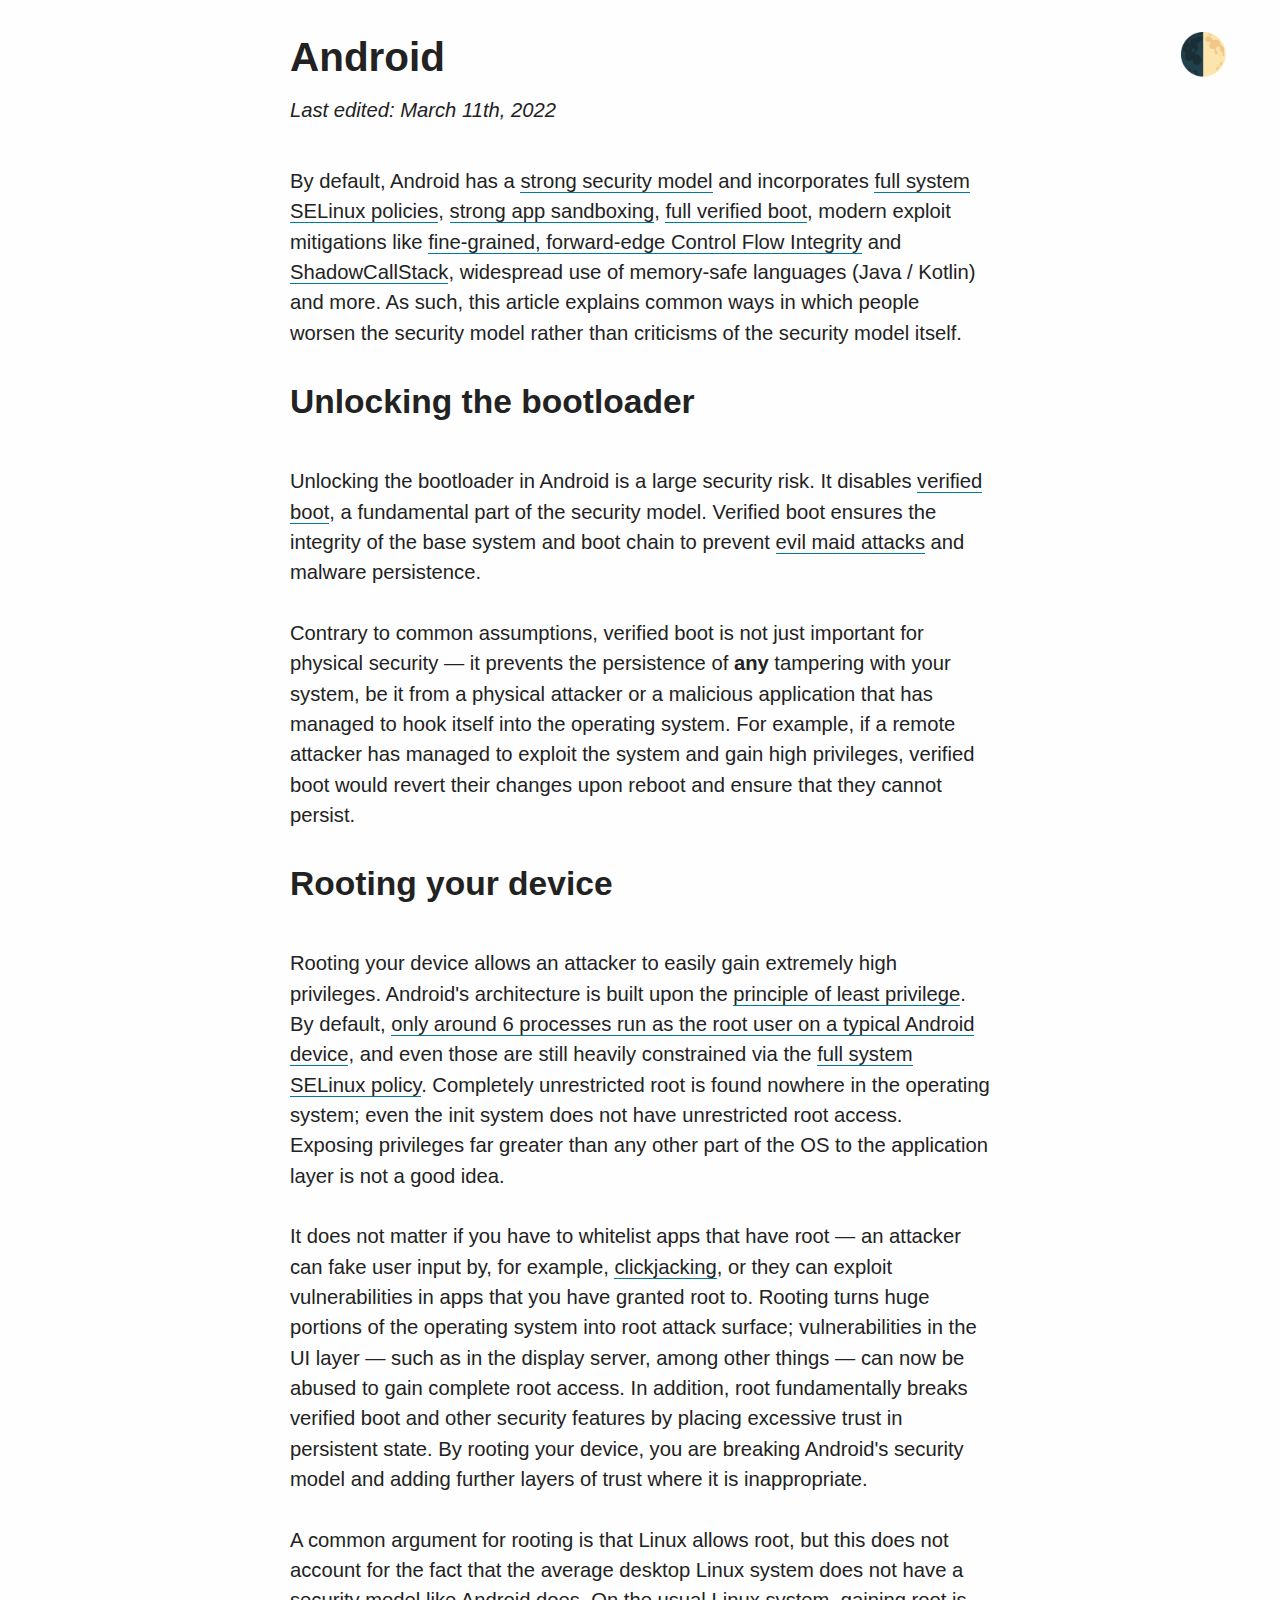
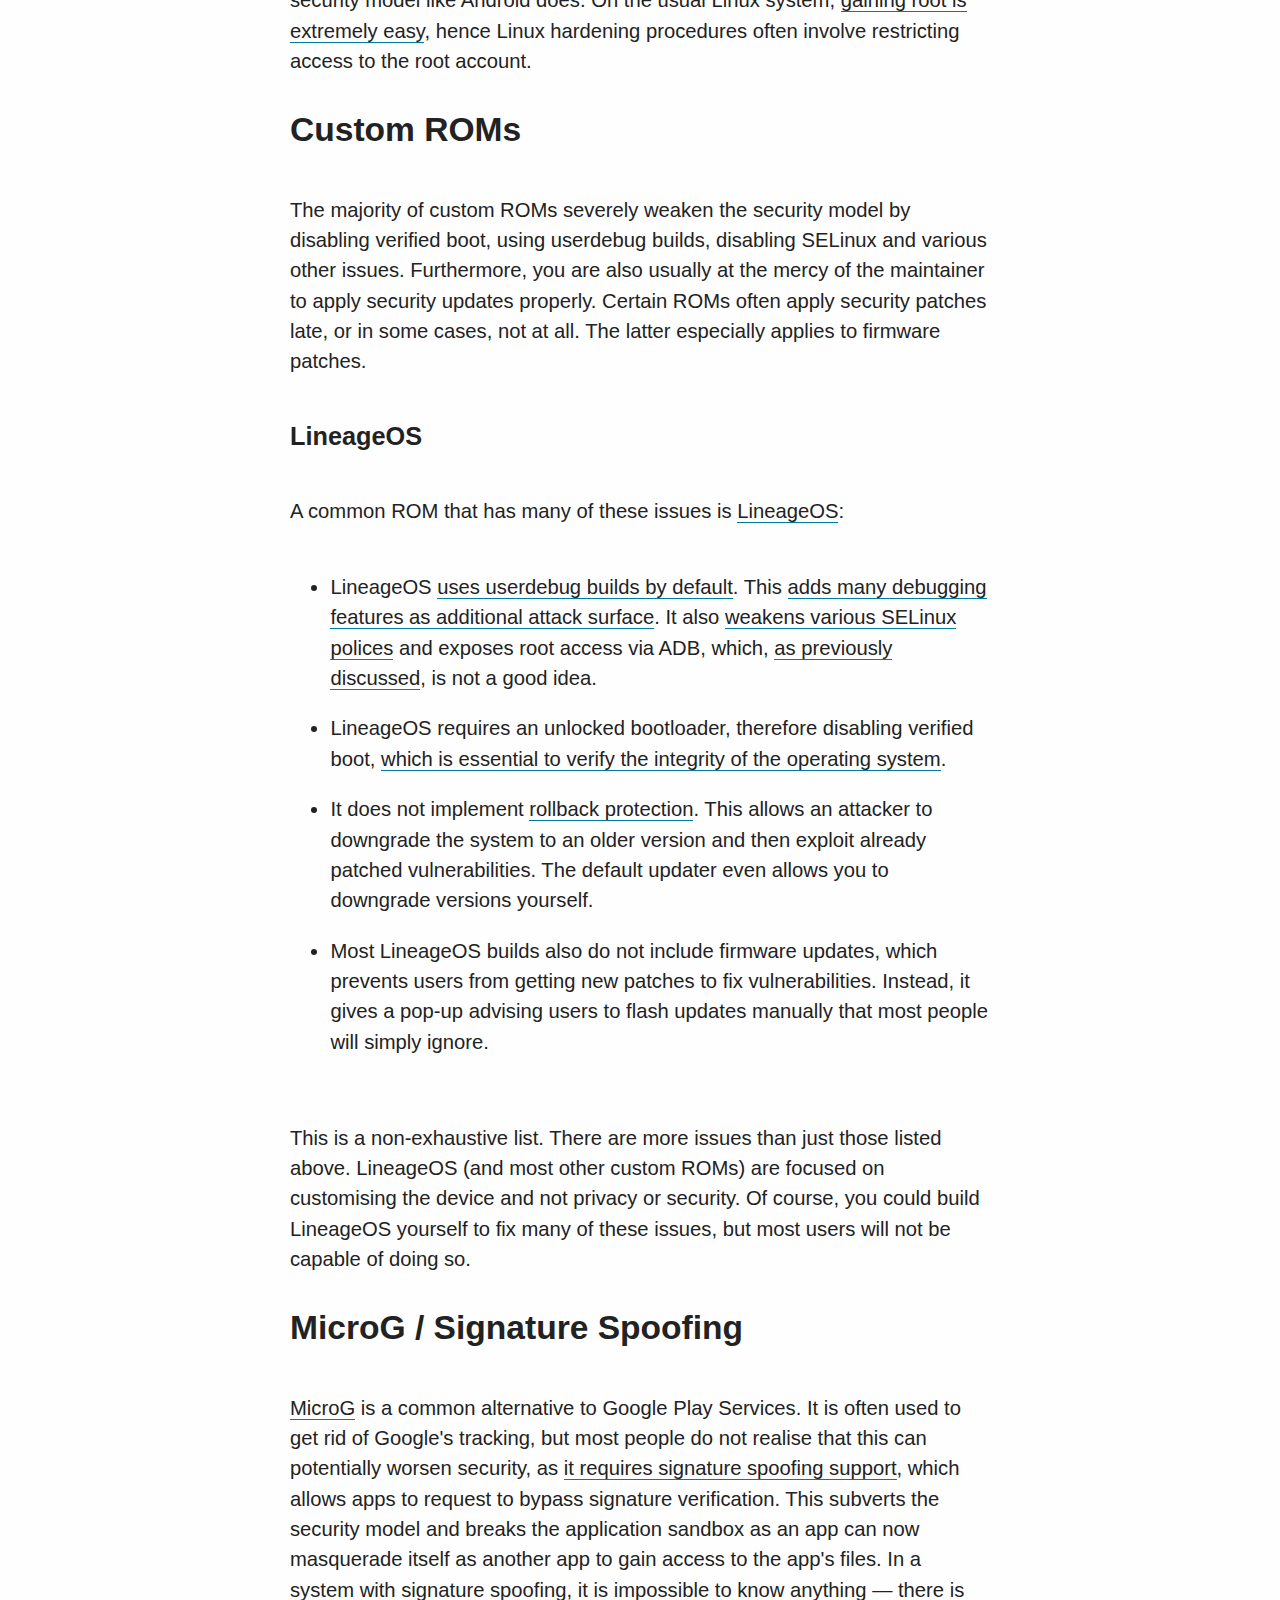
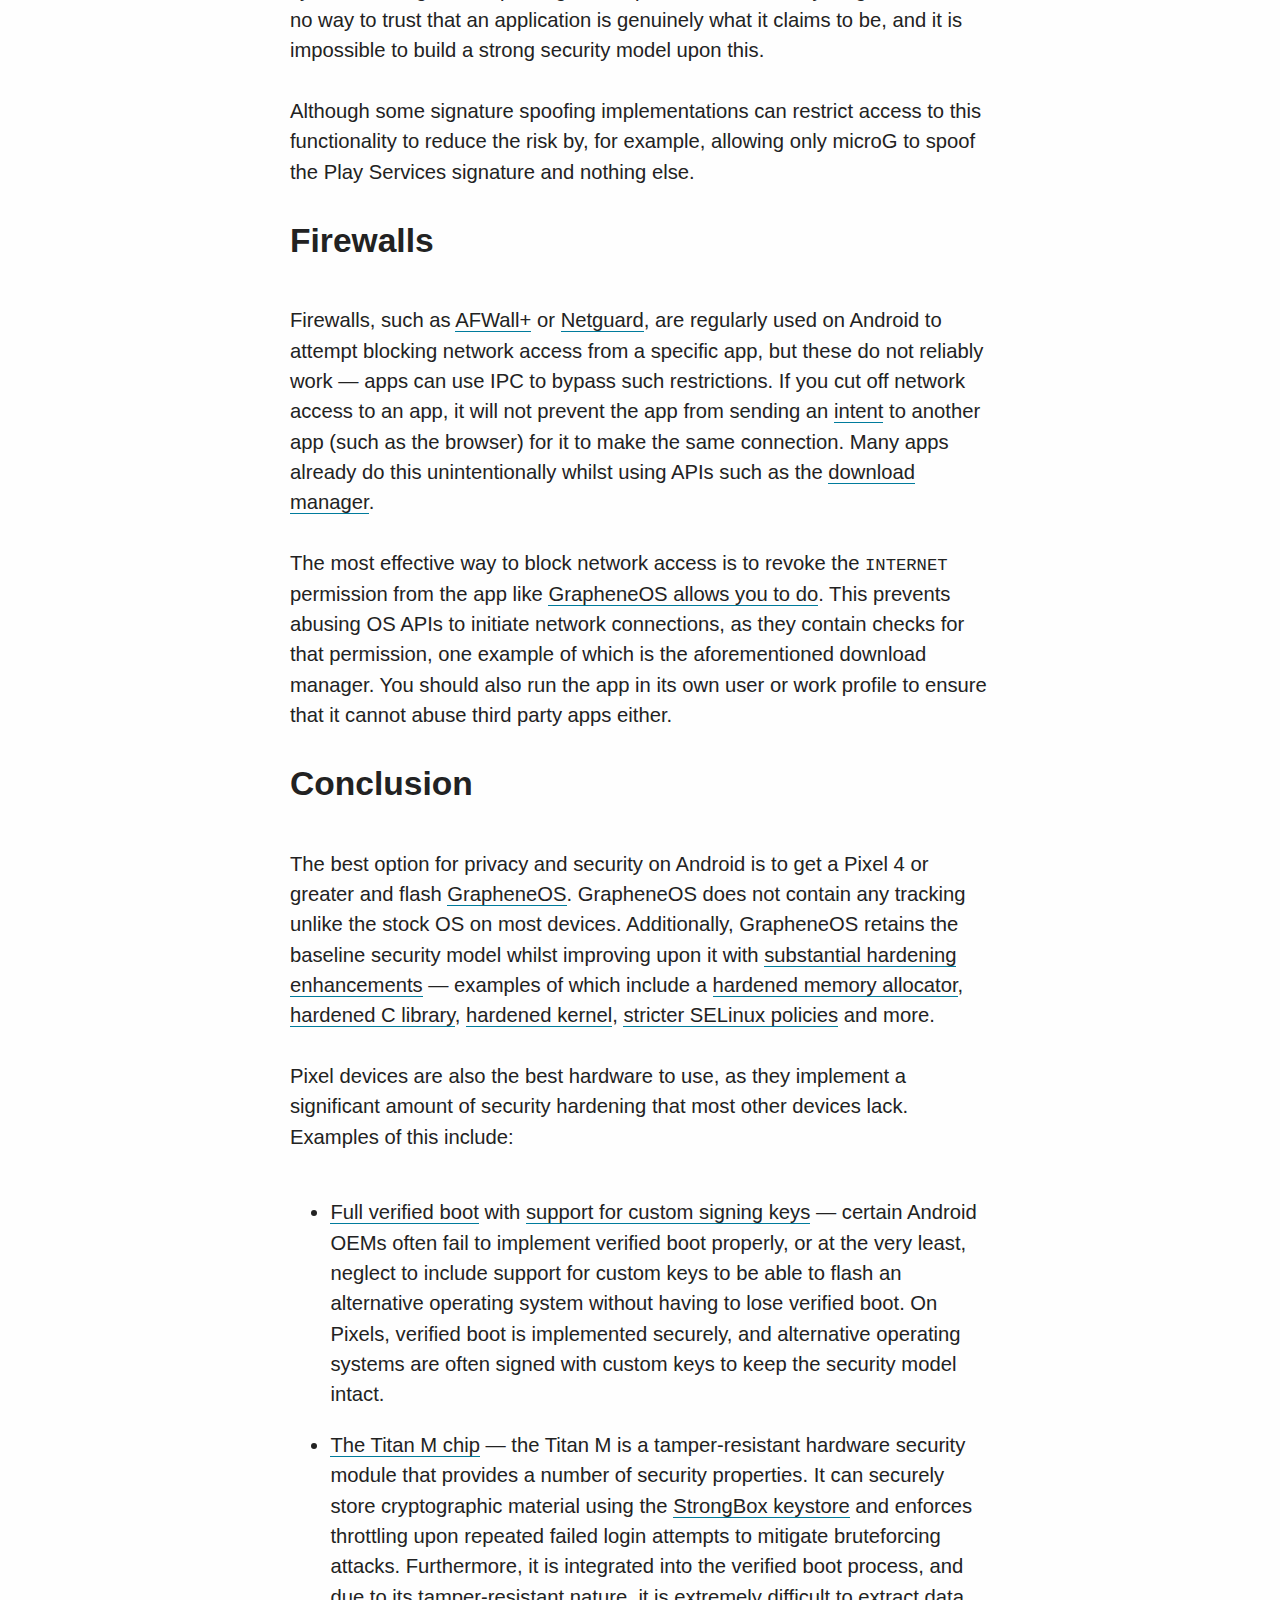
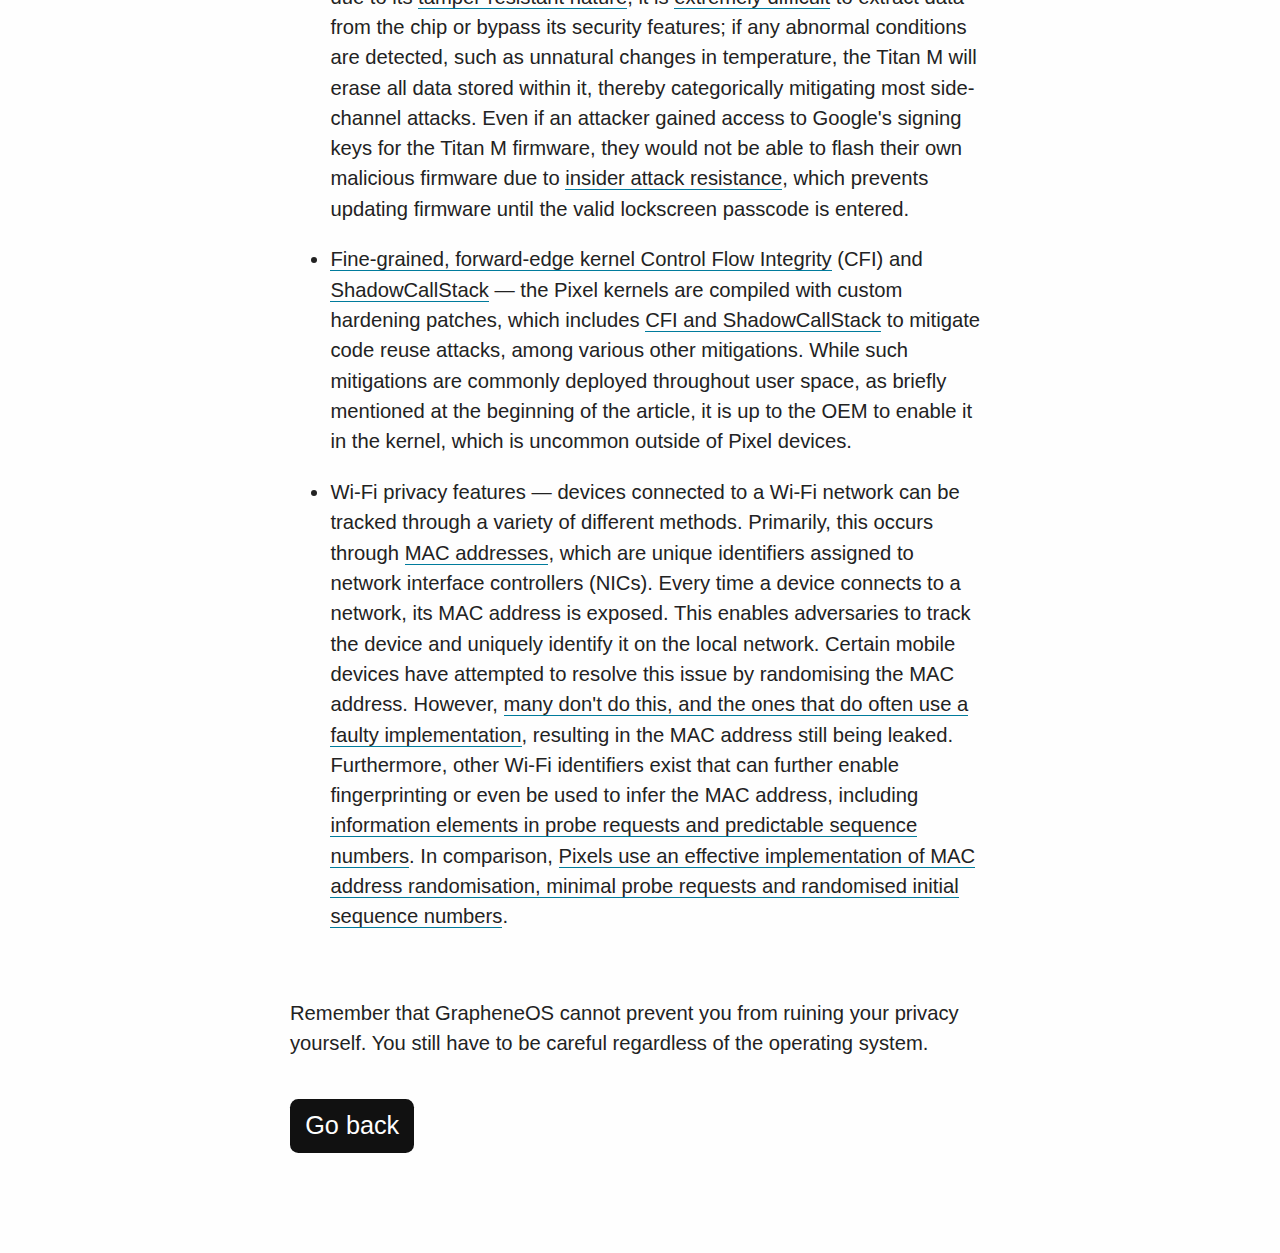
==== commit 966445ed: "Merge 83f94c58cbf693bec7196a318bda2c7e1338383d into 2507c625aa7386b6a4882248d239166ab356b127" ====
--- a/android.html
+++ b/android.html
@@ -1,17 +1,23 @@
+<!--
+Copyright (C) 2020 - 2021 madaidan
+SPDX-License-Identifier: CC-BY-SA-4.0 
+-->
 <!DOCTYPE html>
 <html lang=en>
 
 <head>
   <meta charset="utf-8">
   <meta name="viewport" content="width=device-width, initial-scale=1.0">
-  <meta http-equiv="Content-Type" content="text/html; charset=UTF-8">
-  <meta http-equiv="Content-Security-Policy" content="default-src 'none'; style-src 'self'; script-src 'self'; form-action 'none'; upgrade-insecure-requests; block-all-mixed-content; base-uri 'none'">
   <meta name="referrer" content="no-referrer">
-  <link rel="stylesheet" type="text/css" href="styles.css">
+  <meta name="color-scheme" content="light dark">
+  <link rel="stylesheet" type="text/css" href="/styles.css">
+  <script src="/theme.js"></script>
+  <script type="module" src="/button.js"></script>
   <title>Android | Madaidan's Insecurities</title>
 </head>
 
 <body>
+  <button class="theme-toggle">🌓</button>
   <h1>Android</h1>
 
   <p class="date"><em><time datetime="2022-03-11">Last edited: March 11th, 2022</time></em></p>
@@ -172,7 +178,7 @@
       boot. On Pixels, verified boot is implemented securely, and alternative operating systems are often signed with custom
       keys to keep the security model intact.
     </li>
-    
+
     <li class="lilist">
       <a href="https://www.blog.google/products/pixel/titan-m-makes-pixel-3-our-most-secure-phone-yet/">The Titan M chip</a> —
       the Titan M is a tamper-resistant hardware security module that provides a number of security properties. It can securely
@@ -196,12 +202,12 @@
       attacks, among various other mitigations. While such mitigations are commonly deployed throughout user space, as briefly mentioned at
       the beginning of the article, it is up to the OEM to enable it in the kernel, which is uncommon outside of Pixel devices.
     </li>
-    
+
     <li class="lilist">
       Wi-Fi privacy features — devices connected to a Wi-Fi network can be tracked through a variety of different methods. Primarily, this occurs
       through <a href="https://en.wikipedia.org/wiki/MAC_address">MAC addresses</a>, which are unique identifiers assigned to network interface
       controllers (NICs). Every time a device connects to a network, its MAC address is exposed. This enables adversaries to track the device and
-      uniquely identify it on the local network. Certain mobile devices have attempted to resolve this issue by randomising the MAC address however, <a
+      uniquely identify it on the local network. Certain mobile devices have attempted to resolve this issue by randomising the MAC address. However, <a
       href="https://arxiv.org/pdf/1703.02874.pdf">many don't do this, and the ones that do often use a faulty implementation</a>, resulting in the MAC
       address still being leaked. Furthermore, other Wi-Fi identifiers exist that can further enable fingerprinting or even be used to infer the MAC
       address, including <a href="https://papers.mathyvanhoef.com/asiaccs2016.pdf">information elements in probe requests and predictable sequence
@@ -215,11 +221,7 @@
     careful regardless of the operating system.
   </p>
 
-  <p class="p-final">
-    <a href="index.html" class="back">Go back</a>
-  </p>
-
-  <button class="dark-mode-toggle">🌓</button>
-  <script type="text/javascript" src="toggle.js"></script>
+  <a class="back" href="/index.html">Go back</a>
+
 </body>
 </html>
--- a/styles.css
+++ b/styles.css
@@ -7,11 +7,11 @@
 }
 
 html {
-    font-size: calc(1em + 0.33vw);
+    font-size: calc(1em + .33vw);
 }
 
 body {
-    font-family: Arial, Helvetica Neue, sans-serif;
+    font-family: Arial, 'Helvetica Neue', sans-serif;
     line-height: 1.5;
     background-color: #fefefe;
     color: #222;
@@ -33,7 +33,7 @@
 }
 
 p+p {
-    margin-top: 0.75rem;
+    margin-top: .75rem;
 }
 
 a {
@@ -78,7 +78,7 @@
 
 code {
     font-family: Consolas, Monaco, 'Andale Mono', 'Ubuntu Mono', monospace;
-    font-size: 0.85em;
+    font-size: .85em;
     background-color: transparent;
 }
 
@@ -130,7 +130,7 @@
 }
 
 .index-row:after {
-    content: "";
+    content: '';
     display: table;
     clear: both;
 }
@@ -140,35 +140,32 @@
 }
 
 .back {
+    background: #111;
+    border-radius: .33em;
+    color: #fefefe;
+    display: inline-block;
     font-size: 1.25rem;
-    border-radius: 0.33em;
-    background: #111;
-    color: #fefefe;
-    padding: 0.75rem;
+    margin: 2rem 0 5rem;
+    padding: .4rem .75rem;
+    text-decoration: none;
     border: 0;
 }
 
-.dark-mode>.dark-mode-toggle {
-    color: white;
-}
-
-.dark-mode {
-    background-color: #252627;
-    color: #a9a9b3;
-}
-
-.dark-mode-toggle {
+.theme-toggle {
+    background: transparent;
     border: none;
-    padding: 15px 32px;
-    text-align: center;
+    display: block;
+    font-size: 2rem;
+    margin: 30px 0 0 auto;
+    outline: none;
+    padding-right: 32px;
+    padding-bottom: 5px;
+    text-align: right;
     text-decoration: none;
-    display: inline-block;
+    visibility: hidden;
     position: absolute;
     top: 0;
     right: 20px;
-    outline: none;
-    font-size: 2rem;
-    background: transparent;
 }
 
 .p-final {
@@ -194,6 +191,7 @@
 
 summary {
     font-size: 1.33rem;
+    margin-left: .2rem;
 }
 
 details[open] > details {
@@ -208,6 +206,7 @@
 details[open] > a {
     margin-left: 3em;
 }
+
 
 /* Makes the index columns stack on top of each other at low screen width */
 @media screen and (max-width: 360px) {
@@ -230,7 +229,7 @@
     code {
         word-break: break-all;
     }
-    .dark-mode-toggle {
+    .theme-toggle {
         margin-top: 5px;
     }
 }
@@ -243,3 +242,10 @@
         white-space: pre-wrap !important;
     }
 }
+
+@media (prefers-color-scheme: dark) {
+    body {
+        background-color: #252627;
+        color: #a9a9b3;
+    }
+}
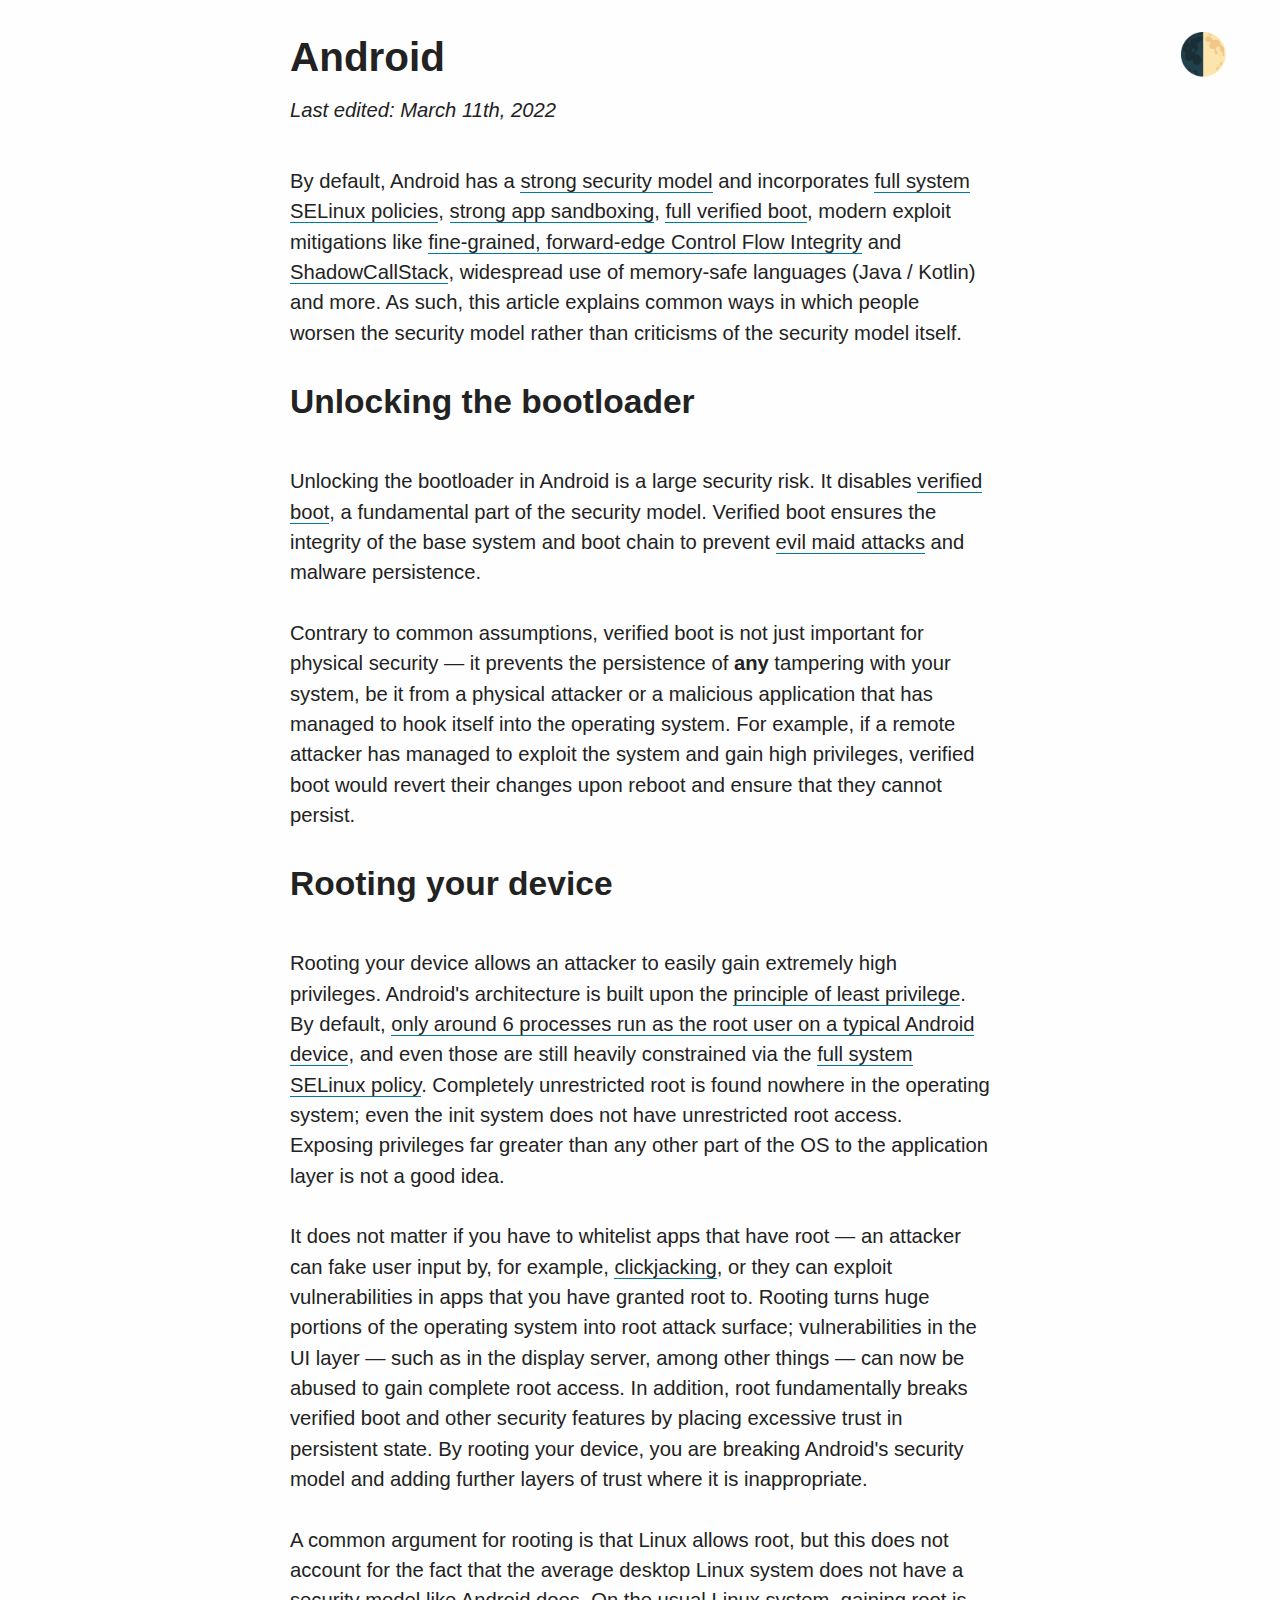
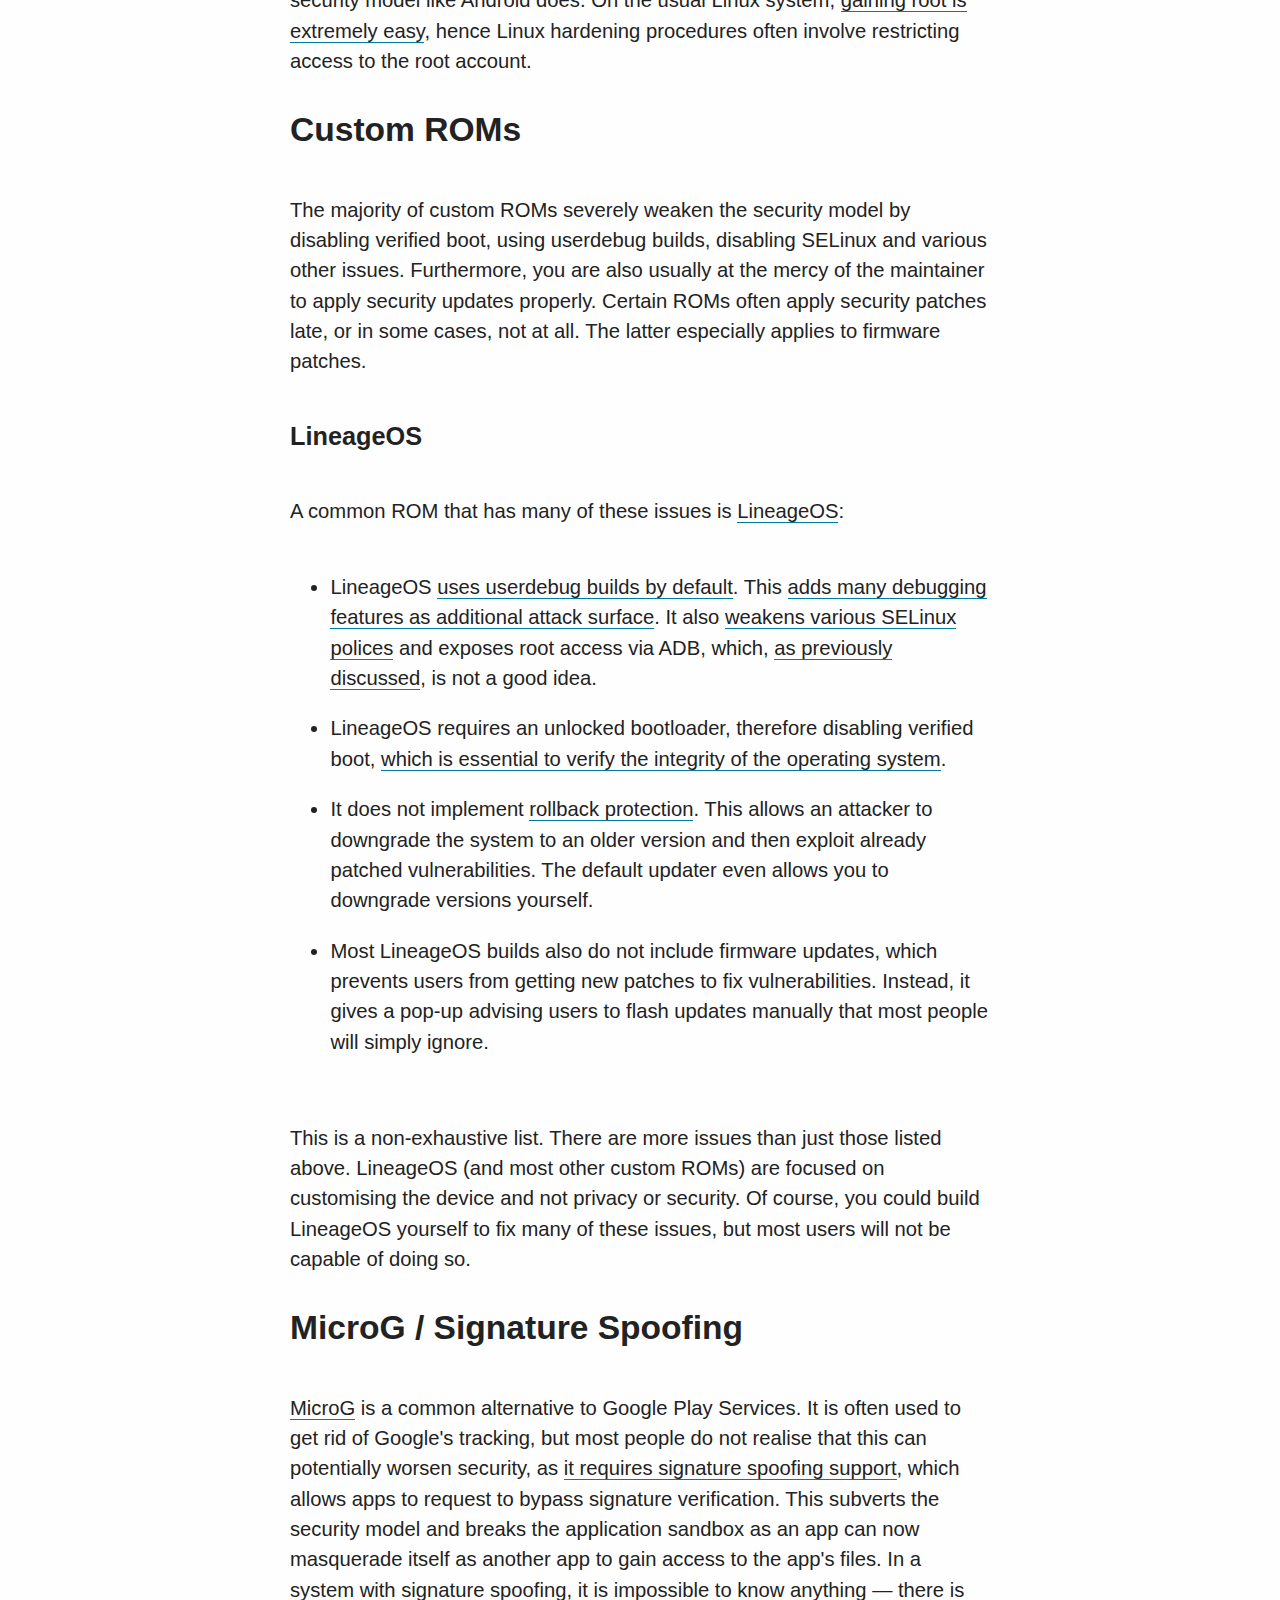
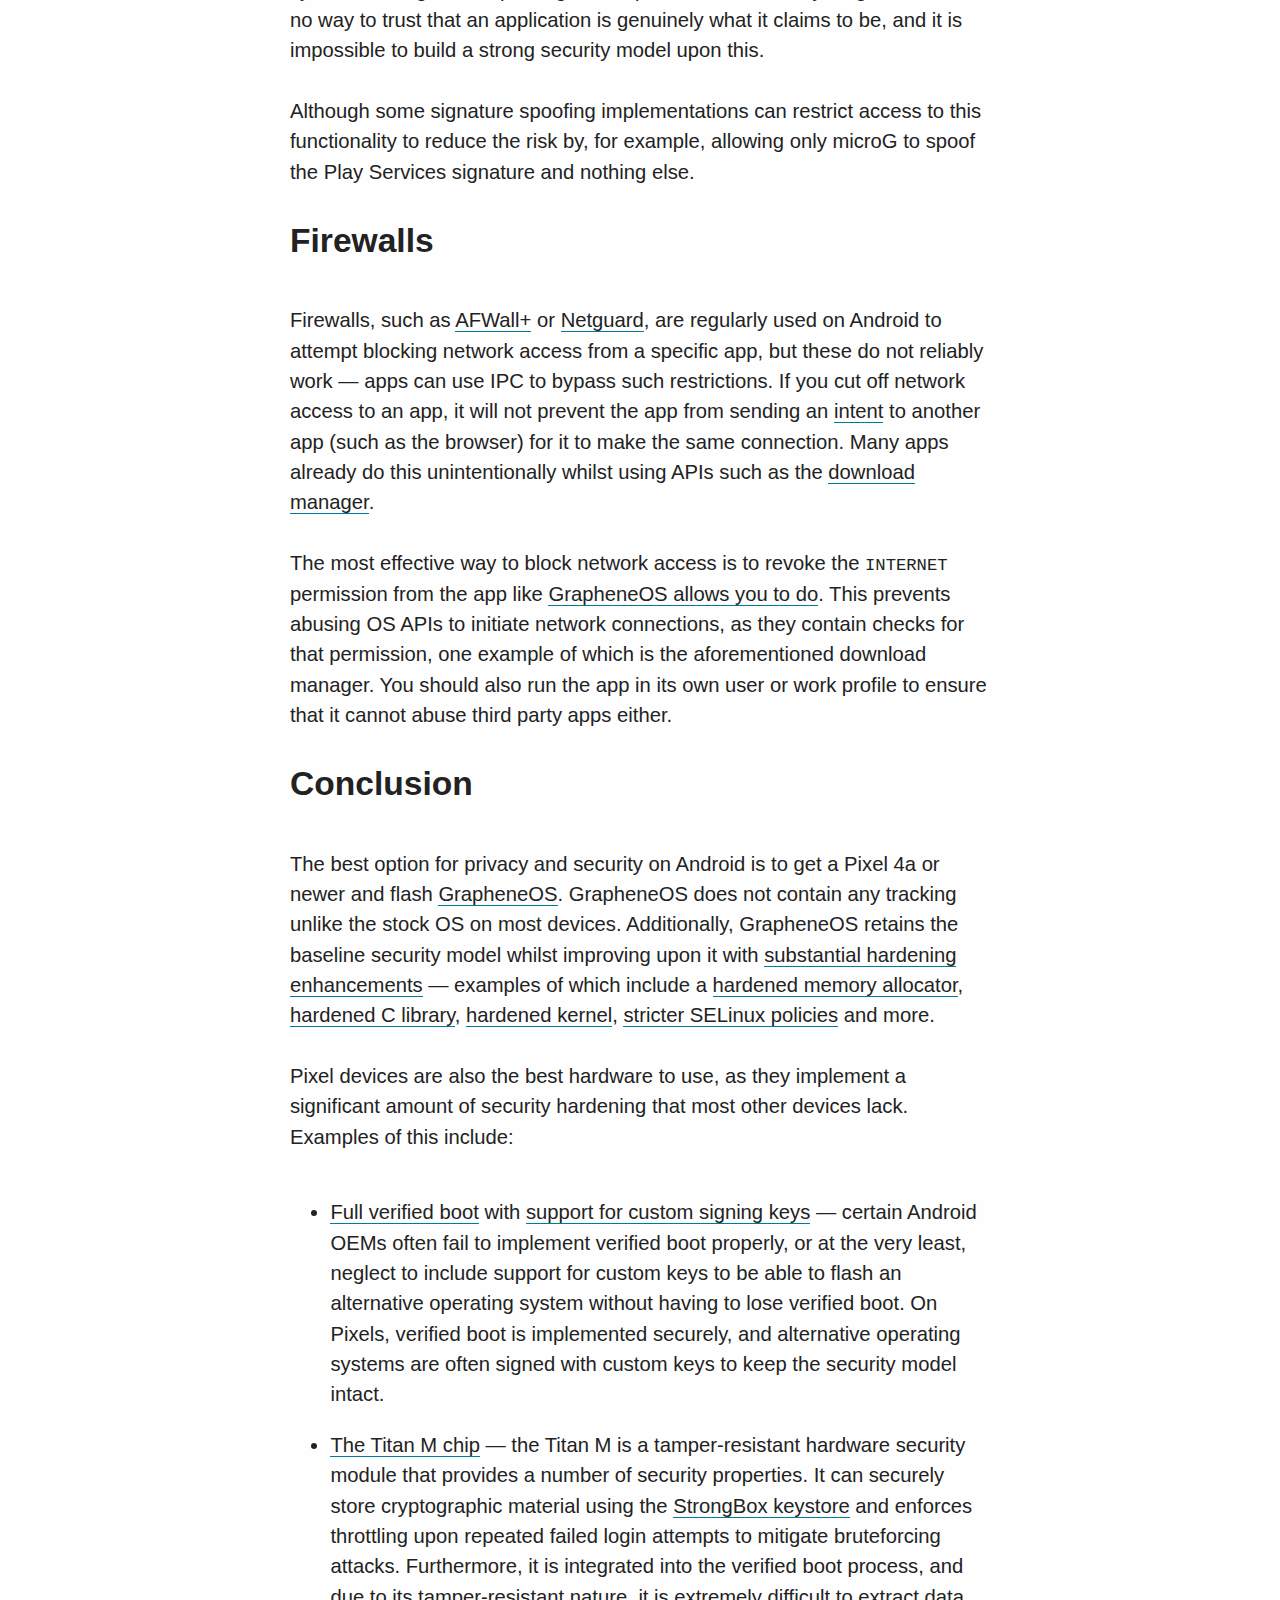
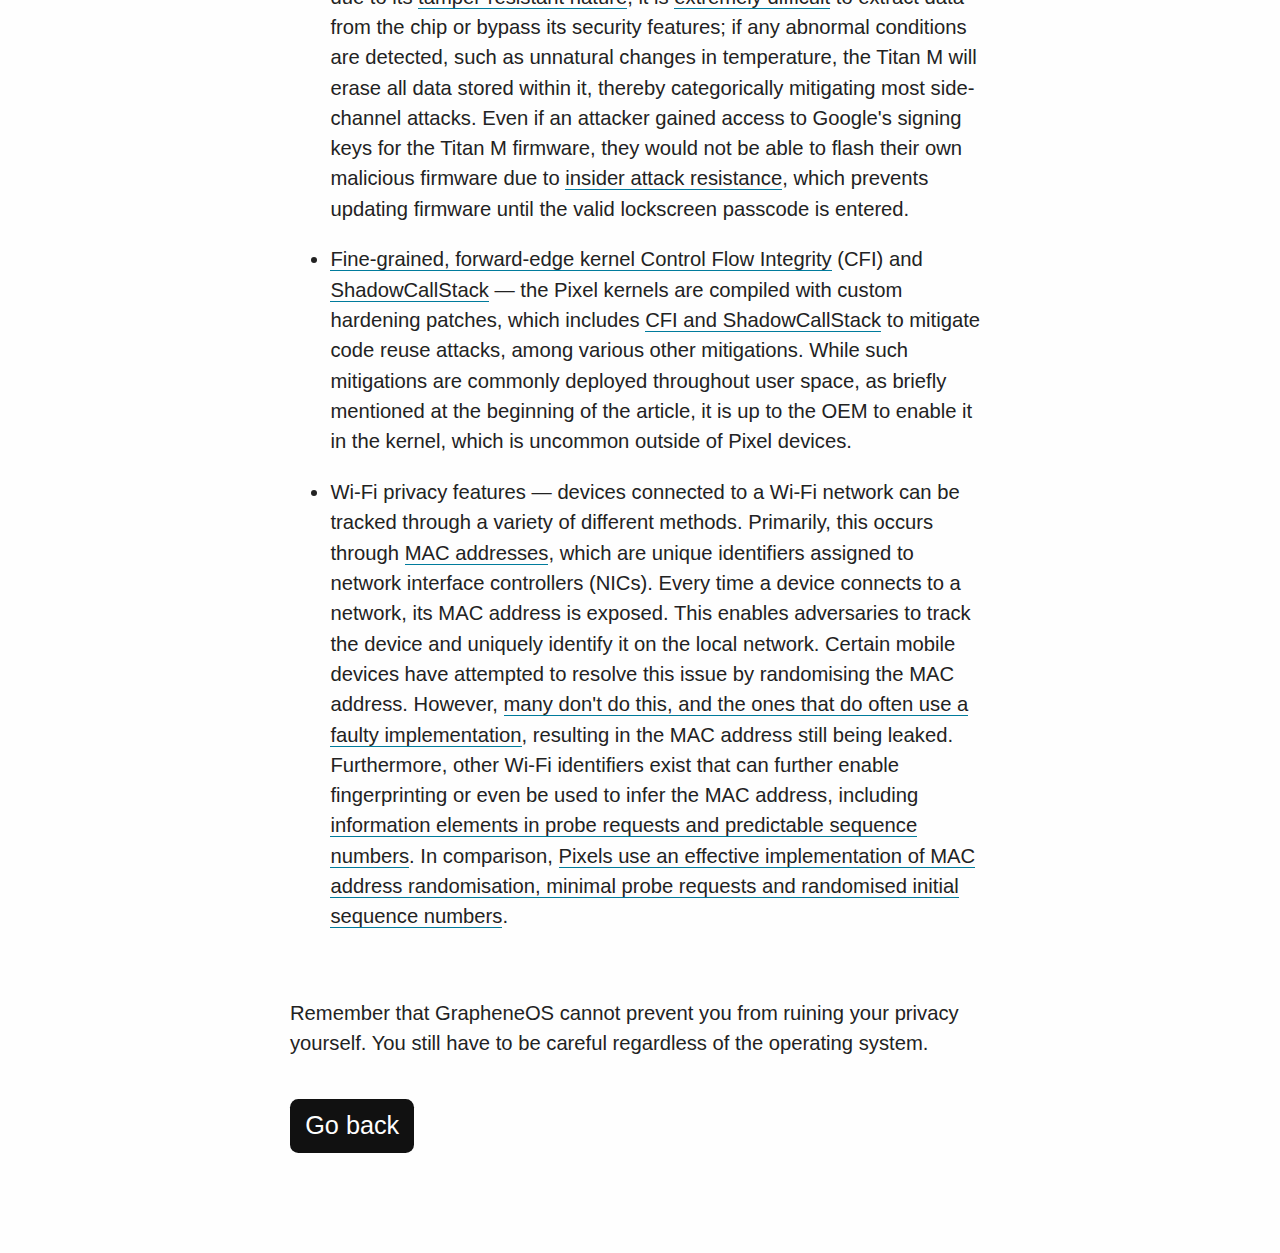
==== commit 929e1b93: "Update Google Pixel Minimum Model" ====
--- a/android.html
+++ b/android.html
@@ -1,7 +1,3 @@
-<!--
-Copyright (C) 2020 - 2021 madaidan
-SPDX-License-Identifier: CC-BY-SA-4.0 
--->
 <!DOCTYPE html>
 <html lang=en>
 
@@ -157,7 +153,7 @@
   <h2 id="conclusion"><a href="#conclusion">Conclusion</a></h2>
 
   <p>
-    The best option for privacy and security on Android is to get a Pixel 4 or greater and flash <a href="https://grapheneos.org/">
+    The best option for privacy and security on Android is to get a Pixel 4a or newer and flash <a href="https://grapheneos.org/">
     GrapheneOS</a>. GrapheneOS does not contain any tracking unlike the stock OS on most devices. Additionally, GrapheneOS
     retains the baseline security model whilst improving upon it with <a href="https://grapheneos.org/features">substantial
     hardening enhancements</a> — examples of which include a <a href="https://github.com/GrapheneOS/hardened_malloc">hardened
